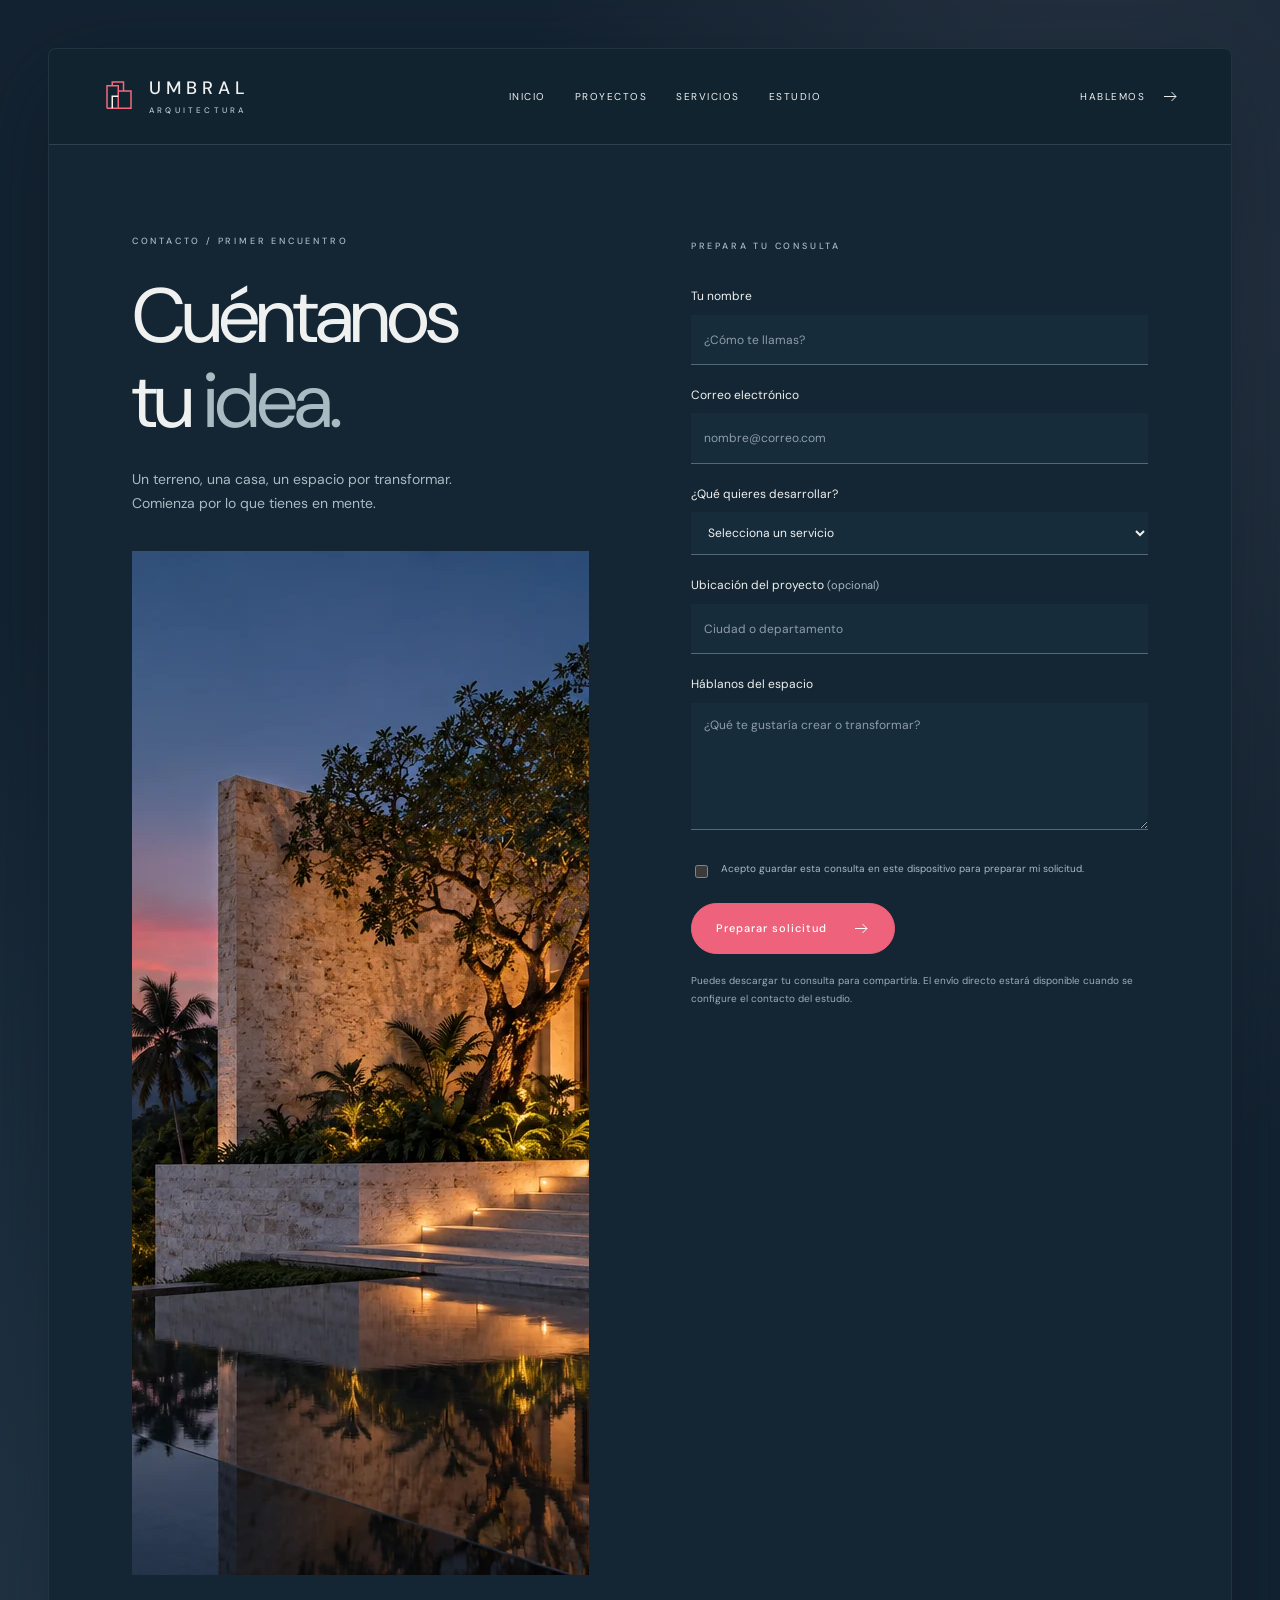
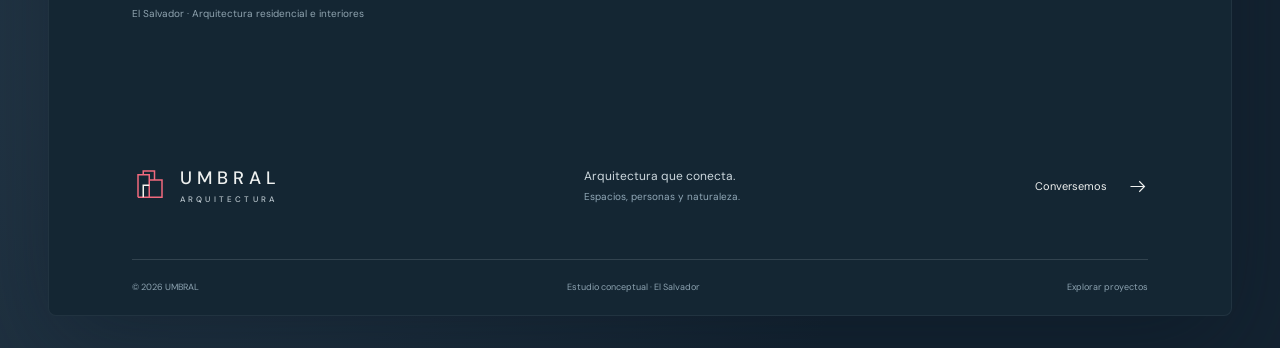
==== contacto.html @ 280de827 "Build cinematic UMBRAL architecture website" ====
<!doctype html>
<html lang="es">
<head>
<meta charset="utf-8">
<meta name="viewport" content="width=device-width,initial-scale=1">
<meta name="theme-color" content="#142633">
<meta name="description" content="Prepara una consulta para tu próximo proyecto de arquitectura.">
<title>Contacto — UMBRAL</title>
<link rel="icon" type="image/svg+xml" href="assets/logo.svg">
<link rel="preconnect" href="https://fonts.googleapis.com">
<link rel="preconnect" href="https://fonts.gstatic.com" crossorigin>
<link rel="stylesheet" href="assets/styles.css">

<script src="assets/app.js" defer></script>
</head>
<body data-page="contacto"><div id="app"></div><noscript><main style="padding:40px"><h1>UMBRAL — Arquitectura</h1><p>Activa JavaScript para explorar el sitio y sus proyectos.</p><nav><a href="index.html">Inicio</a> · <a href="proyectos.html">Proyectos</a> · <a href="servicios.html">Servicios</a> · <a href="estudio.html">Estudio</a> · <a href="contacto.html">Contacto</a></nav></main></noscript></body>
</html>
---- assets/styles.css ----
@import url('https://fonts.googleapis.com/css2?family=Barlow+Condensed:wght@400;500;600&family=DM+Sans:wght@300;400;500;600;700&display=swap');
:root{--bg:#142331;--panel:#192c3b;--paper:#f3f2ee;--ink:#eff1f0;--muted:#a9bac3;--accent:#ee637b;--line:rgba(218,231,237,.15);--font:'DM Sans',Arial,sans-serif;--display:'Barlow Condensed','Arial Narrow',sans-serif;color-scheme:dark}*{box-sizing:border-box}html{scroll-behavior:smooth;scroll-padding-top:100px}body{margin:0;background:radial-gradient(ellipse at 85% 15%,#283443 0,transparent 38%),radial-gradient(ellipse at 8% 85%,#243747 0,transparent 45%),var(--bg);font-family:var(--font);color:var(--ink);font-size:15px;line-height:1.7;-webkit-font-smoothing:antialiased}button,input,select,textarea{font:inherit}a{color:inherit;text-decoration:none}button{color:inherit;cursor:pointer}button,a,input,textarea,select{-webkit-tap-highlight-color:transparent}button{border:0;background:none}button:focus-visible,a:focus-visible,input:focus-visible,select:focus-visible,textarea:focus-visible{outline:2px solid var(--accent);outline-offset:5px}img{max-width:100%;display:block;object-fit:cover}svg{width:21px;height:21px;fill:none;stroke:currentColor;stroke-width:1.3;flex-shrink:0}h1,h2,h3,p{margin:0}h1,h2,h3{font-weight:400}h2{font-size:clamp(30px,3.6vw,52px);line-height:1.2;letter-spacing:-1.7px}h3{font-size:24px;line-height:1.4}em{font-style:normal;color:var(--muted)}[hidden]{display:none!important}.site-shell{max-width:1480px;width:calc(100% - 96px);margin:48px auto 32px;background:#142633;border:1px solid rgba(184,205,216,.08);border-radius:8px;box-shadow:0 30px 100px #07132066;position:relative;overflow:clip}.home-shell{background:#142633}.header{height:96px;display:flex;align-items:center;justify-content:space-between;padding:0 52px;gap:24px;position:relative;z-index:20;border-bottom:1px solid var(--line);background:rgba(18,35,48,.95)}.home-shell .header{position:absolute;top:0;left:0;right:0;background:linear-gradient(#17263866,transparent);border-bottom:0}.brand{display:flex;align-items:center;gap:12px;flex-shrink:0}.brand img{object-fit:contain}.brand>span{font-size:18px;letter-spacing:5px;line-height:1.2;font-weight:500}.brand small{display:block;font-size:8px;letter-spacing:3.2px;margin-top:6px;color:#b9c5cc}.desktop-nav{display:flex;gap:29px;align-items:center}.desktop-nav a,.header-contact{font-size:10px;letter-spacing:1.5px;text-transform:uppercase}.desktop-nav a{position:relative;padding:12px 0}.desktop-nav a:after{content:'';position:absolute;height:1px;background:var(--accent);bottom:5px;left:0;width:0;transition:width .25s}.desktop-nav a:hover:after,.desktop-nav a[aria-current]:after{width:100%}.header-contact{display:flex;align-items:center;gap:16px}.header-contact:hover{color:var(--accent)}.header-contact svg{width:18px}.menu-toggle{display:none;padding:12px}.menu-toggle span{display:block;width:23px;height:1px;background:white;margin:6px 0}.mobile-menu{position:absolute;left:0;right:0;top:90px;z-index:25;background:#172a39;padding:20px 30px;border-bottom:1px solid var(--line)}.mobile-menu a{display:flex;justify-content:space-between;padding:14px 0;font-size:20px;border-bottom:1px solid var(--line)}.skip{position:absolute;top:-100px;left:20px;z-index:100;background:var(--accent);color:#101d29;padding:10px 15px}.skip:focus{top:10px}.hero{min-height:780px;height:min(850px,calc(100svh - 96px));position:relative;isolation:isolate;background:#1c2d42;overflow:hidden}.hero-images,.hero-image,.hero-shade{position:absolute;inset:0;width:100%;height:100%}.hero-image{opacity:0;object-position:65% 50%;transition:opacity 1.1s ease,transform 9s linear;transform:scale(1.045);z-index:-2}.hero-image.active{opacity:1;transform:scale(1)}.hero-shade{background:linear-gradient(0deg,#112632 0%,#132838cf 11%,transparent 43%),linear-gradient(90deg,#142534d9 0%,#17253785 35%,#18273605 74%),linear-gradient(180deg,#17273960,transparent 40%);z-index:-1}.hero-copy{position:relative;padding-top:190px;margin-left:8.5%;width:43%;max-width:530px;z-index:2}.eyebrow{display:block;font-size:9px;letter-spacing:2.8px;font-weight:500;text-transform:uppercase;line-height:1.8;color:var(--muted)}.hero-eyebrow{font-size:8px;color:#e2c1cb;letter-spacing:2.7px}.hero h1{font-family:var(--display);font-weight:500;font-size:clamp(80px,9.1vw,144px);line-height:.95;letter-spacing:6px;margin:22px 0 25px}.hero h1 span{display:block;font-family:var(--font);font-size:clamp(22px,2.6vw,38px);font-weight:300;letter-spacing:-1px;line-height:1.6;margin-top:8px}.hero-copy>p{font-size:13px;line-height:1.8;max-width:340px;color:#d0d7de}.hero-credit{display:flex;align-items:center;gap:13px;margin-top:27px;margin-bottom:24px}.credit-line{width:26px;height:1px;background:var(--accent)}.hero-credit strong{font-size:11px;font-weight:500;letter-spacing:1px;display:block}.hero-credit div>span{font-size:7px;letter-spacing:2px;color:#adbcc6}.button{display:inline-flex;align-items:center;justify-content:center;gap:25px;font-size:11px;letter-spacing:1px;font-weight:500;padding:14px 24px;border:1px solid var(--line);transition:background .2s,transform .2s;line-height:1.5}.button svg{width:18px}.button:hover{transform:translateY(-2px)}.coral{background:var(--accent);color:#fff;border:1px solid var(--accent);border-radius:30px}.coral:hover{background:#fa7b91}.hero-side{position:absolute;right:30px;top:48%;transform:translateY(-50%);writing-mode:vertical-rl;display:flex;align-items:center;gap:18px;font-size:7px;letter-spacing:2.2px;color:#bbcbd3}.vertical-line{height:60px;width:1px;background:#abc4d255}.hero-bottom{position:absolute;bottom:30px;left:48px;right:48px;display:grid;grid-template-columns:1fr auto 1fr;align-items:center;gap:16px}.hero-counter{font-size:10px;letter-spacing:2px;display:flex;align-items:center;gap:14px;color:#91aab9}.hero-counter>span:first-child{color:white}.counter-line{height:1px;width:45px;background:#91aab950}.carousel-controls{display:flex;align-items:center;gap:22px}.carousel-arrow{background:#df617780;border:1px solid #f3889e66;width:28px;height:28px;display:grid;place-items:center;border-radius:50%;padding:0}.carousel-arrow:hover{background:var(--accent)}.carousel-arrow svg{width:15px}.carousel-arrow.prev svg{transform:rotate(180deg)}.thumbs{display:flex;gap:16px;align-items:center;height:142px}.thumb{position:relative;width:76px;height:76px;border-radius:50%;padding:5px;border:1px dashed #e1bdce66;transition:width .4s,height .4s,opacity .4s;opacity:.6;flex-shrink:0}.thumb img{width:100%;height:100%;border-radius:50%;object-fit:cover}.thumb span{position:absolute;bottom:8px;left:50%;transform:translateX(-50%);font-size:8px;color:white;text-shadow:0 1px 4px black}.thumb.selected{width:120px;height:120px;border-color:#f2a0b3;opacity:1}.thumb:hover{opacity:1}.pause{justify-self:end;width:30px;height:30px;border-radius:50%;color:#b4c6d0;border:1px solid var(--line);line-height:1}.section{padding:88px 7%}.intro{display:grid;grid-template-columns:1.2fr 1fr;gap:10%;border-bottom:1px solid var(--line)}.intro h2{margin-top:24px}.intro-text{padding-top:40px}.intro-text p{color:#acbdc8;font-size:14px;line-height:1.9}.intro-text p+p{margin-top:18px}.text-link{display:inline-flex;align-items:center;gap:30px;padding:10px 0;border-bottom:1px solid #70899855;font-size:11px;letter-spacing:.7px;transition:color .2s}.text-link:hover{color:var(--accent)}.intro-text .text-link{margin-top:20px}.section-head{display:flex;align-items:end;justify-content:space-between;gap:35px;margin-bottom:44px}.section-head h2{margin-top:17px}.project-grid{display:grid;grid-template-columns:1.4fr 1fr;gap:35px}.project:nth-child(2){padding-top:70px}.project:nth-child(3){grid-column:1/-1;width:65%;margin-left:auto;margin-top:20px}.project-image{display:block;width:100%;padding:0;position:relative;overflow:hidden}.project-image img{width:100%;aspect-ratio:1.45;transition:transform .6s,filter .6s;filter:brightness(.88)}.project-image:hover img{transform:scale(1.035);filter:brightness(1)}.image-arrow{position:absolute;bottom:17px;right:17px;border:1px solid #ffffff60;background:#16273880;border-radius:50%;width:38px;height:38px;display:grid;place-items:center}.project-label{display:flex;justify-content:space-between;align-items:center;padding-top:18px;gap:15px}.project-label h3{font-size:21px;margin-top:5px}.project-label h3 button{padding:0;text-align:left}.project-label .eyebrow{font-size:8px;letter-spacing:1.5px}.concept-label{font-size:9px;color:#9caeb9;border:1px solid var(--line);padding:2px 8px;white-space:nowrap}.disclosure{font-size:10px;color:#90a4b0;line-height:1.8;margin-top:30px}.service-strip{border-top:1px solid var(--line);padding-top:60px}.service-strip>.eyebrow{margin-bottom:25px}.service-strip>a{display:flex;gap:32px;padding:25px 0;border-bottom:1px solid var(--line);align-items:center}.service-strip>a>span{font-size:10px;color:var(--accent)}.service-strip h3{flex:1;font-size:clamp(22px,2.7vw,36px);letter-spacing:-.5px}.service-strip a:hover h3{color:var(--accent)}.closing{background:#1b2f3e;text-align:center;padding:85px 25px}.closing h2{margin:20px 0 30px}.footer{padding:55px 7% 20px;display:grid;grid-template-columns:1fr 1fr auto;align-items:center;gap:30px}.footer p{font-size:12px;color:#ccd7dd}.footer p span{font-size:10px;color:#91a8b7}.footer>a:last-of-type{display:flex;align-items:center;gap:20px;font-size:11px}.footer-bottom{grid-column:1/-1;display:flex;justify-content:space-between;gap:20px;border-top:1px solid var(--line);padding-top:20px;margin-top:22px;color:#8da3b1;font-size:9px}.page-heading{padding-bottom:50px}.page-heading h1{font-size:clamp(48px,6vw,85px);letter-spacing:-3px;line-height:1.1;margin:25px 0}.page-heading p{color:var(--muted);max-width:500px}.portfolio{padding-top:15px}.filters{display:flex;flex-wrap:wrap;gap:15px;margin-bottom:50px}.filters button{padding:8px 18px;border:1px solid var(--line);border-radius:30px;font-size:11px;color:var(--muted)}.filters button[aria-pressed=true]{color:white;background:var(--accent);border-color:var(--accent)}.portfolio-grid .project:nth-child(2){padding-top:0}.portfolio-grid .project:nth-child(3){width:100%;grid-column:auto;margin:0}.portfolio-grid{grid-template-columns:1fr 1fr}.service-detail{display:grid;grid-template-columns:1fr 1fr;gap:8%;align-items:center;border-top:1px solid var(--line);scroll-margin-top:20px}.service-photo img{aspect-ratio:1;object-position:center}.service-detail h2{margin:20px 0;font-size:clamp(30px,3vw,44px)}.service-detail p,.identity p{color:var(--muted);font-size:14px}.service-detail:nth-child(odd) .service-photo{order:2}.detail-list{list-style:none;padding:0;margin:25px 0;color:var(--muted);font-size:12px}.detail-list li{padding:10px 0;border-bottom:1px solid var(--line)}.detail-list li:before{content:'↗';color:var(--accent);margin-right:14px}.process h2{margin-top:20px}.process ol{display:grid;grid-template-columns:repeat(4,1fr);gap:30px;list-style:none;padding:0;margin:45px 0 0}.process li{border-top:1px solid var(--line);padding-top:20px}.process li>span{color:var(--accent);font-size:10px}.process h3{font-size:22px;margin:15px 0 10px}.process p{color:var(--muted);font-size:12px}.studio-cover{height:550px;position:relative;isolation:isolate}.studio-cover>img{position:absolute;width:100%;height:100%;z-index:-2}.studio-cover:after{content:'';position:absolute;inset:0;background:linear-gradient(90deg,#122735ca,#12273530),linear-gradient(0deg,#122735,transparent 60%);z-index:-1}.studio-cover>div{position:absolute;left:7%;right:7%;bottom:70px}.studio-cover h1{font-size:clamp(40px,4.6vw,66px);line-height:1.15;letter-spacing:-2px;margin-top:18px}.studio-cover em{color:#d1d9dd}.values>div{display:grid;grid-template-columns:50px 1fr 1fr;gap:30px;padding:30px 0;border-bottom:1px solid var(--line);align-items:center}.values>.eyebrow{margin-bottom:15px}.values>div>span{color:var(--accent);font-size:10px}.values p{color:var(--muted);font-size:13px}.identity{display:grid;grid-template-columns:180px 1fr;gap:60px;align-items:center;background:#1b2f3e}.identity>img{width:140px;object-fit:contain}.identity h2{margin:18px 0}.identity p{max-width:680px}.contact-layout{display:grid;grid-template-columns:1fr 1fr;gap:10%}.contact-intro h1{font-size:clamp(50px,6vw,85px);line-height:1.1;letter-spacing:-3px;margin:25px 0}.contact-intro>p:not(.disclosure){color:var(--muted);font-size:14px;max-width:320px}.contact-intro>img{margin-top:35px;aspect-ratio:1.2;width:100%}form{padding-top:5px}form>.eyebrow{margin-bottom:32px}form>label{display:block;margin:20px 0 8px;font-size:12px}form label>span{color:var(--muted);font-size:11px}input:not([type=checkbox]),select,textarea{width:100%;border:0;border-bottom:1px solid #526978;background:#172c3b;color:var(--ink);padding:12px 13px;border-radius:0}input::placeholder,textarea::placeholder{color:#8d9da8;font-size:12px}textarea{resize:vertical;min-height:110px;max-height:400px}select{font-size:12px}.consent{display:flex!important;gap:10px;align-items:start;margin:22px 0!important}.consent input{margin-top:5px;accent-color:var(--accent)}.consent span{font-size:10px}.form-note{font-size:10px;color:#99aeba;line-height:1.8;margin-top:18px}.form-result{margin-top:24px;padding:20px;background:#243947;border:1px solid var(--line)}.form-result p{font-size:12px;color:var(--muted)}.clear-draft{display:block;padding:15px 0 0;font-size:10px;color:var(--muted);text-decoration:underline}.project-dialog{border:1px solid var(--line);padding:0;background:#182c3a;color:var(--ink);width:min(800px,90vw);max-height:90svh;overflow:auto;border-radius:7px}.project-dialog::backdrop{background:#071420cf;backdrop-filter:blur(8px)}.dialog-image{width:100%;max-height:380px;object-fit:cover}.dialog-body{padding:35px}.dialog-body h2{margin:12px 0 18px}.dialog-body p{color:var(--muted);font-size:14px}.dialog-close{position:absolute;right:15px;top:15px;z-index:2;background:#132633cc;border:1px solid #ffffff55;border-radius:50%;width:36px;height:36px;font-size:25px;line-height:1}.dialog-open{overflow:hidden}.sr-only{position:absolute;width:1px;height:1px;padding:0;margin:-1px;overflow:hidden;clip:rect(0,0,0,0);white-space:nowrap;border:0}
@media(min-width:1600px){.hero-copy{padding-top:220px}}@media(max-width:1100px){.site-shell{width:calc(100% - 48px);margin-top:24px}.header{padding:0 30px}.desktop-nav{gap:20px}.hero{min-height:760px}.hero-copy{width:53%;padding-top:185px}.hero-bottom{left:30px;right:30px}.carousel-controls{gap:16px}.section{padding:65px 6%}.hero h1{font-size:100px}.project-grid{gap:25px}.identity{gap:30px}}@media(max-width:800px){.site-shell{width:calc(100% - 28px);margin:14px auto;border-radius:6px}.header{height:88px;padding:0 24px;gap:15px}.desktop-nav{display:none}.header-contact{margin-left:auto;font-size:9px;gap:10px}.menu-toggle{display:block;padding:4px}.mobile-menu{top:88px}.brand>span{font-size:16px;letter-spacing:4px}.brand img{width:30px;height:30px}.brand small{font-size:7px}.hero{min-height:760px;height:calc(100svh - 28px);max-height:950px}.hero-copy{margin-left:7%;width:70%;padding-top:180px}.hero h1{font-size:100px;margin-top:18px}.hero h1 span{font-size:30px}.hero-image{object-position:64% center}.hero-shade{background:linear-gradient(0deg,#112632 0%,#132838ce 15%,transparent 50%),linear-gradient(90deg,#142534ce,#17253745 70%),linear-gradient(180deg,#17273975,transparent 40%)}.hero-side{right:20px}.hero-bottom{left:24px;right:24px;bottom:23px;grid-template-columns:1fr auto}.carousel-controls{grid-column:1/-1;grid-row:1;justify-content:center}.hero-counter{grid-row:2;font-size:8px;margin-top:14px}.pause{grid-row:2}.thumbs{height:130px}.thumb{width:70px;height:70px}.thumb.selected{width:108px;height:108px}.intro{gap:30px;grid-template-columns:1fr}.intro-text{padding-top:0;max-width:530px}.section-head{align-items:start;flex-direction:column;gap:20px}.section{padding:55px 7%}.project-grid{gap:25px}.project:nth-child(2){padding-top:50px}.project:nth-child(3){width:85%}.service-detail{gap:30px;grid-template-columns:1fr}.service-photo img{aspect-ratio:1.5}.service-detail:nth-child(odd) .service-photo{order:0}.process ol{grid-template-columns:1fr 1fr}.values>div{grid-template-columns:30px 1fr;gap:10px 20px}.values p{grid-column:2}.identity{grid-template-columns:1fr;gap:25px}.identity img{width:90px;height:90px}.contact-layout{grid-template-columns:1fr;gap:45px}.contact-intro>img{aspect-ratio:1.8}.footer{grid-template-columns:1fr 1fr;padding:40px 7% 20px;gap:25px}.footer>a:last-of-type{grid-column:1/-1}.footer-bottom{flex-wrap:wrap;gap:10px 20px}.page-heading h1{letter-spacing:-2px}.closing{padding:60px 25px}}@media(max-width:480px){.header{padding:0 18px}.header-contact{font-size:8px}.header-contact svg{display:none}.hero{min-height:740px}.hero-copy{padding-top:160px;width:83%;margin-left:8%}.hero h1{font-size:87px;letter-spacing:4px}.hero h1 span{font-size:27px}.hero-eyebrow{font-size:7px;letter-spacing:1.8px}.hero-copy>p{font-size:12px;max-width:275px}.hero-credit{margin-top:23px;margin-bottom:22px}.hero-side{display:none}.hero-bottom{left:20px;right:20px}.carousel-controls{gap:12px}.thumbs{gap:12px;height:116px}.thumb{width:61px;height:61px;padding:4px}.thumb.selected{width:96px;height:96px}.carousel-arrow{width:25px;height:25px}.project-grid{grid-template-columns:1fr}.project:nth-child(2){padding-top:0}.project:nth-child(3){width:100%;grid-column:auto;margin:0}.portfolio-grid{grid-template-columns:1fr}.service-strip>a{gap:18px}.service-strip h3{font-size:21px}.section{padding:45px 7%}.process ol{gap:20px}.process h3{font-size:19px}.footer{grid-template-columns:1fr}.footer>a:last-of-type{grid-column:auto}.footer-bottom{grid-column:auto;flex-direction:column;align-items:start}.studio-cover{height:460px}.studio-cover h1{font-size:37px}.dialog-body{padding:25px}.button{font-size:10px;padding:13px 20px}.page-heading h1{font-size:45px}.filters{gap:8px;margin-bottom:30px}.filters button{font-size:10px;padding:7px 12px}}
@media(prefers-reduced-motion:reduce){html{scroll-behavior:auto}*,*:before,*:after{transition:none!important;animation:none!important}.hero-image{transform:none}.project-image:hover img,.button:hover{transform:none}}
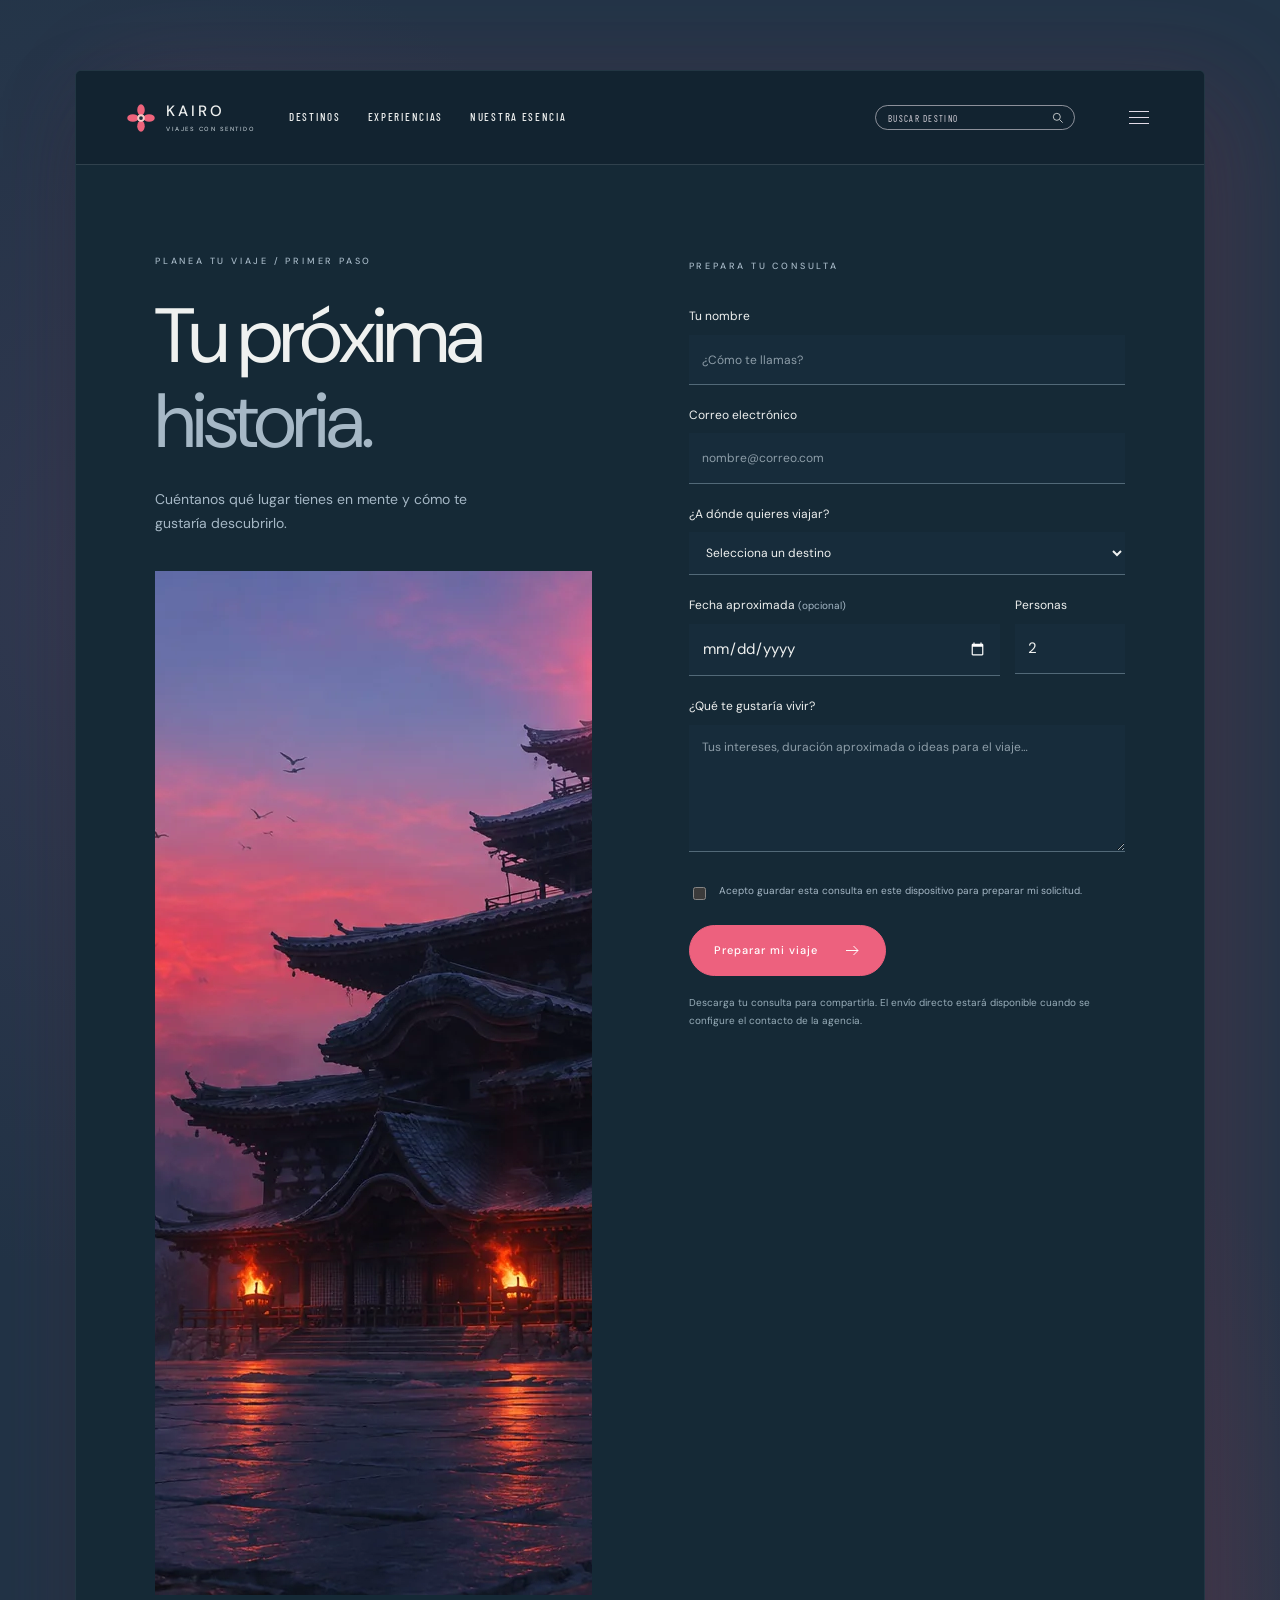
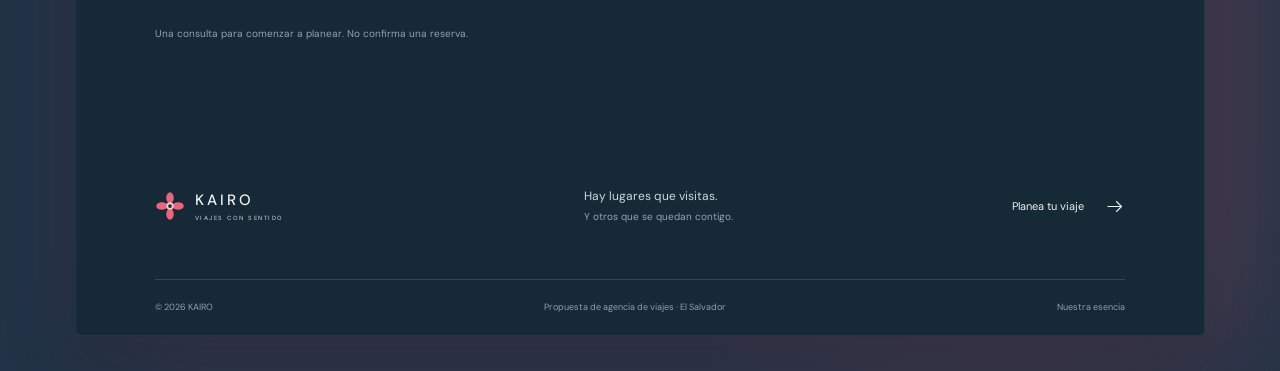
==== commit 168a6bb3: "Convert to KAIRO travel agency with Japan reference composition" ====
--- a/contacto.html
+++ b/contacto.html
@@ -1,17 +1,10 @@
 <!doctype html>
-<html lang="es">
-<head>
-<meta charset="utf-8">
-<meta name="viewport" content="width=device-width,initial-scale=1">
-<meta name="theme-color" content="#142633">
-<meta name="description" content="Prepara una consulta para tu próximo proyecto de arquitectura.">
-<title>Contacto — UMBRAL</title>
-<link rel="icon" type="image/svg+xml" href="assets/logo.svg">
-<link rel="preconnect" href="https://fonts.googleapis.com">
-<link rel="preconnect" href="https://fonts.gstatic.com" crossorigin>
+<html lang="es"><head>
+<meta charset="utf-8"><meta name="viewport" content="width=device-width,initial-scale=1">
+<meta name="theme-color" content="#223447"><meta name="description" content="Prepara una consulta personal para descubrir tu próximo destino.">
+<title>Planea tu viaje — KAIRO</title><link rel="icon" type="image/svg+xml" href="assets/logo.svg">
+<link rel="preconnect" href="https://fonts.googleapis.com"><link rel="preconnect" href="https://fonts.gstatic.com" crossorigin>
 <link rel="stylesheet" href="assets/styles.css">
 
-<script src="assets/app.js" defer></script>
-</head>
-<body data-page="contacto"><div id="app"></div><noscript><main style="padding:40px"><h1>UMBRAL — Arquitectura</h1><p>Activa JavaScript para explorar el sitio y sus proyectos.</p><nav><a href="index.html">Inicio</a> · <a href="proyectos.html">Proyectos</a> · <a href="servicios.html">Servicios</a> · <a href="estudio.html">Estudio</a> · <a href="contacto.html">Contacto</a></nav></main></noscript></body>
-</html>
+<script src="assets/app.js" defer></script></head>
+<body data-page="contacto"><div id="app"></div><noscript><main style="padding:40px"><h1>KAIRO — Viajes con sentido</h1><p>Activa JavaScript para explorar destinos y preparar tu consulta.</p><nav><a href="index.html">Inicio</a> · <a href="destinos.html">Destinos</a> · <a href="experiencias.html">Experiencias</a> · <a href="nosotros.html">Nuestra esencia</a> · <a href="contacto.html">Contacto</a></nav></main></noscript></body></html>
--- a/assets/styles.css
+++ b/assets/styles.css
@@ -2,3 +2,10 @@
 :root{--bg:#142331;--panel:#192c3b;--paper:#f3f2ee;--ink:#eff1f0;--muted:#a9bac3;--accent:#ee637b;--line:rgba(218,231,237,.15);--font:'DM Sans',Arial,sans-serif;--display:'Barlow Condensed','Arial Narrow',sans-serif;color-scheme:dark}*{box-sizing:border-box}html{scroll-behavior:smooth;scroll-padding-top:100px}body{margin:0;background:radial-gradient(ellipse at 85% 15%,#283443 0,transparent 38%),radial-gradient(ellipse at 8% 85%,#243747 0,transparent 45%),var(--bg);font-family:var(--font);color:var(--ink);font-size:15px;line-height:1.7;-webkit-font-smoothing:antialiased}button,input,select,textarea{font:inherit}a{color:inherit;text-decoration:none}button{color:inherit;cursor:pointer}button,a,input,textarea,select{-webkit-tap-highlight-color:transparent}button{border:0;background:none}button:focus-visible,a:focus-visible,input:focus-visible,select:focus-visible,textarea:focus-visible{outline:2px solid var(--accent);outline-offset:5px}img{max-width:100%;display:block;object-fit:cover}svg{width:21px;height:21px;fill:none;stroke:currentColor;stroke-width:1.3;flex-shrink:0}h1,h2,h3,p{margin:0}h1,h2,h3{font-weight:400}h2{font-size:clamp(30px,3.6vw,52px);line-height:1.2;letter-spacing:-1.7px}h3{font-size:24px;line-height:1.4}em{font-style:normal;color:var(--muted)}[hidden]{display:none!important}.site-shell{max-width:1480px;width:calc(100% - 96px);margin:48px auto 32px;background:#142633;border:1px solid rgba(184,205,216,.08);border-radius:8px;box-shadow:0 30px 100px #07132066;position:relative;overflow:clip}.home-shell{background:#142633}.header{height:96px;display:flex;align-items:center;justify-content:space-between;padding:0 52px;gap:24px;position:relative;z-index:20;border-bottom:1px solid var(--line);background:rgba(18,35,48,.95)}.home-shell .header{position:absolute;top:0;left:0;right:0;background:linear-gradient(#17263866,transparent);border-bottom:0}.brand{display:flex;align-items:center;gap:12px;flex-shrink:0}.brand img{object-fit:contain}.brand>span{font-size:18px;letter-spacing:5px;line-height:1.2;font-weight:500}.brand small{display:block;font-size:8px;letter-spacing:3.2px;margin-top:6px;color:#b9c5cc}.desktop-nav{display:flex;gap:29px;align-items:center}.desktop-nav a,.header-contact{font-size:10px;letter-spacing:1.5px;text-transform:uppercase}.desktop-nav a{position:relative;padding:12px 0}.desktop-nav a:after{content:'';position:absolute;height:1px;background:var(--accent);bottom:5px;left:0;width:0;transition:width .25s}.desktop-nav a:hover:after,.desktop-nav a[aria-current]:after{width:100%}.header-contact{display:flex;align-items:center;gap:16px}.header-contact:hover{color:var(--accent)}.header-contact svg{width:18px}.menu-toggle{display:none;padding:12px}.menu-toggle span{display:block;width:23px;height:1px;background:white;margin:6px 0}.mobile-menu{position:absolute;left:0;right:0;top:90px;z-index:25;background:#172a39;padding:20px 30px;border-bottom:1px solid var(--line)}.mobile-menu a{display:flex;justify-content:space-between;padding:14px 0;font-size:20px;border-bottom:1px solid var(--line)}.skip{position:absolute;top:-100px;left:20px;z-index:100;background:var(--accent);color:#101d29;padding:10px 15px}.skip:focus{top:10px}.hero{min-height:780px;height:min(850px,calc(100svh - 96px));position:relative;isolation:isolate;background:#1c2d42;overflow:hidden}.hero-images,.hero-image,.hero-shade{position:absolute;inset:0;width:100%;height:100%}.hero-image{opacity:0;object-position:65% 50%;transition:opacity 1.1s ease,transform 9s linear;transform:scale(1.045);z-index:-2}.hero-image.active{opacity:1;transform:scale(1)}.hero-shade{background:linear-gradient(0deg,#112632 0%,#132838cf 11%,transparent 43%),linear-gradient(90deg,#142534d9 0%,#17253785 35%,#18273605 74%),linear-gradient(180deg,#17273960,transparent 40%);z-index:-1}.hero-copy{position:relative;padding-top:190px;margin-left:8.5%;width:43%;max-width:530px;z-index:2}.eyebrow{display:block;font-size:9px;letter-spacing:2.8px;font-weight:500;text-transform:uppercase;line-height:1.8;color:var(--muted)}.hero-eyebrow{font-size:8px;color:#e2c1cb;letter-spacing:2.7px}.hero h1{font-family:var(--display);font-weight:500;font-size:clamp(80px,9.1vw,144px);line-height:.95;letter-spacing:6px;margin:22px 0 25px}.hero h1 span{display:block;font-family:var(--font);font-size:clamp(22px,2.6vw,38px);font-weight:300;letter-spacing:-1px;line-height:1.6;margin-top:8px}.hero-copy>p{font-size:13px;line-height:1.8;max-width:340px;color:#d0d7de}.hero-credit{display:flex;align-items:center;gap:13px;margin-top:27px;margin-bottom:24px}.credit-line{width:26px;height:1px;background:var(--accent)}.hero-credit strong{font-size:11px;font-weight:500;letter-spacing:1px;display:block}.hero-credit div>span{font-size:7px;letter-spacing:2px;color:#adbcc6}.button{display:inline-flex;align-items:center;justify-content:center;gap:25px;font-size:11px;letter-spacing:1px;font-weight:500;padding:14px 24px;border:1px solid var(--line);transition:background .2s,transform .2s;line-height:1.5}.button svg{width:18px}.button:hover{transform:translateY(-2px)}.coral{background:var(--accent);color:#fff;border:1px solid var(--accent);border-radius:30px}.coral:hover{background:#fa7b91}.hero-side{position:absolute;right:30px;top:48%;transform:translateY(-50%);writing-mode:vertical-rl;display:flex;align-items:center;gap:18px;font-size:7px;letter-spacing:2.2px;color:#bbcbd3}.vertical-line{height:60px;width:1px;background:#abc4d255}.hero-bottom{position:absolute;bottom:30px;left:48px;right:48px;display:grid;grid-template-columns:1fr auto 1fr;align-items:center;gap:16px}.hero-counter{font-size:10px;letter-spacing:2px;display:flex;align-items:center;gap:14px;color:#91aab9}.hero-counter>span:first-child{color:white}.counter-line{height:1px;width:45px;background:#91aab950}.carousel-controls{display:flex;align-items:center;gap:22px}.carousel-arrow{background:#df617780;border:1px solid #f3889e66;width:28px;height:28px;display:grid;place-items:center;border-radius:50%;padding:0}.carousel-arrow:hover{background:var(--accent)}.carousel-arrow svg{width:15px}.carousel-arrow.prev svg{transform:rotate(180deg)}.thumbs{display:flex;gap:16px;align-items:center;height:142px}.thumb{position:relative;width:76px;height:76px;border-radius:50%;padding:5px;border:1px dashed #e1bdce66;transition:width .4s,height .4s,opacity .4s;opacity:.6;flex-shrink:0}.thumb img{width:100%;height:100%;border-radius:50%;object-fit:cover}.thumb span{position:absolute;bottom:8px;left:50%;transform:translateX(-50%);font-size:8px;color:white;text-shadow:0 1px 4px black}.thumb.selected{width:120px;height:120px;border-color:#f2a0b3;opacity:1}.thumb:hover{opacity:1}.pause{justify-self:end;width:30px;height:30px;border-radius:50%;color:#b4c6d0;border:1px solid var(--line);line-height:1}.section{padding:88px 7%}.intro{display:grid;grid-template-columns:1.2fr 1fr;gap:10%;border-bottom:1px solid var(--line)}.intro h2{margin-top:24px}.intro-text{padding-top:40px}.intro-text p{color:#acbdc8;font-size:14px;line-height:1.9}.intro-text p+p{margin-top:18px}.text-link{display:inline-flex;align-items:center;gap:30px;padding:10px 0;border-bottom:1px solid #70899855;font-size:11px;letter-spacing:.7px;transition:color .2s}.text-link:hover{color:var(--accent)}.intro-text .text-link{margin-top:20px}.section-head{display:flex;align-items:end;justify-content:space-between;gap:35px;margin-bottom:44px}.section-head h2{margin-top:17px}.project-grid{display:grid;grid-template-columns:1.4fr 1fr;gap:35px}.project:nth-child(2){padding-top:70px}.project:nth-child(3){grid-column:1/-1;width:65%;margin-left:auto;margin-top:20px}.project-image{display:block;width:100%;padding:0;position:relative;overflow:hidden}.project-image img{width:100%;aspect-ratio:1.45;transition:transform .6s,filter .6s;filter:brightness(.88)}.project-image:hover img{transform:scale(1.035);filter:brightness(1)}.image-arrow{position:absolute;bottom:17px;right:17px;border:1px solid #ffffff60;background:#16273880;border-radius:50%;width:38px;height:38px;display:grid;place-items:center}.project-label{display:flex;justify-content:space-between;align-items:center;padding-top:18px;gap:15px}.project-label h3{font-size:21px;margin-top:5px}.project-label h3 button{padding:0;text-align:left}.project-label .eyebrow{font-size:8px;letter-spacing:1.5px}.concept-label{font-size:9px;color:#9caeb9;border:1px solid var(--line);padding:2px 8px;white-space:nowrap}.disclosure{font-size:10px;color:#90a4b0;line-height:1.8;margin-top:30px}.service-strip{border-top:1px solid var(--line);padding-top:60px}.service-strip>.eyebrow{margin-bottom:25px}.service-strip>a{display:flex;gap:32px;padding:25px 0;border-bottom:1px solid var(--line);align-items:center}.service-strip>a>span{font-size:10px;color:var(--accent)}.service-strip h3{flex:1;font-size:clamp(22px,2.7vw,36px);letter-spacing:-.5px}.service-strip a:hover h3{color:var(--accent)}.closing{background:#1b2f3e;text-align:center;padding:85px 25px}.closing h2{margin:20px 0 30px}.footer{padding:55px 7% 20px;display:grid;grid-template-columns:1fr 1fr auto;align-items:center;gap:30px}.footer p{font-size:12px;color:#ccd7dd}.footer p span{font-size:10px;color:#91a8b7}.footer>a:last-of-type{display:flex;align-items:center;gap:20px;font-size:11px}.footer-bottom{grid-column:1/-1;display:flex;justify-content:space-between;gap:20px;border-top:1px solid var(--line);padding-top:20px;margin-top:22px;color:#8da3b1;font-size:9px}.page-heading{padding-bottom:50px}.page-heading h1{font-size:clamp(48px,6vw,85px);letter-spacing:-3px;line-height:1.1;margin:25px 0}.page-heading p{color:var(--muted);max-width:500px}.portfolio{padding-top:15px}.filters{display:flex;flex-wrap:wrap;gap:15px;margin-bottom:50px}.filters button{padding:8px 18px;border:1px solid var(--line);border-radius:30px;font-size:11px;color:var(--muted)}.filters button[aria-pressed=true]{color:white;background:var(--accent);border-color:var(--accent)}.portfolio-grid .project:nth-child(2){padding-top:0}.portfolio-grid .project:nth-child(3){width:100%;grid-column:auto;margin:0}.portfolio-grid{grid-template-columns:1fr 1fr}.service-detail{display:grid;grid-template-columns:1fr 1fr;gap:8%;align-items:center;border-top:1px solid var(--line);scroll-margin-top:20px}.service-photo img{aspect-ratio:1;object-position:center}.service-detail h2{margin:20px 0;font-size:clamp(30px,3vw,44px)}.service-detail p,.identity p{color:var(--muted);font-size:14px}.service-detail:nth-child(odd) .service-photo{order:2}.detail-list{list-style:none;padding:0;margin:25px 0;color:var(--muted);font-size:12px}.detail-list li{padding:10px 0;border-bottom:1px solid var(--line)}.detail-list li:before{content:'↗';color:var(--accent);margin-right:14px}.process h2{margin-top:20px}.process ol{display:grid;grid-template-columns:repeat(4,1fr);gap:30px;list-style:none;padding:0;margin:45px 0 0}.process li{border-top:1px solid var(--line);padding-top:20px}.process li>span{color:var(--accent);font-size:10px}.process h3{font-size:22px;margin:15px 0 10px}.process p{color:var(--muted);font-size:12px}.studio-cover{height:550px;position:relative;isolation:isolate}.studio-cover>img{position:absolute;width:100%;height:100%;z-index:-2}.studio-cover:after{content:'';position:absolute;inset:0;background:linear-gradient(90deg,#122735ca,#12273530),linear-gradient(0deg,#122735,transparent 60%);z-index:-1}.studio-cover>div{position:absolute;left:7%;right:7%;bottom:70px}.studio-cover h1{font-size:clamp(40px,4.6vw,66px);line-height:1.15;letter-spacing:-2px;margin-top:18px}.studio-cover em{color:#d1d9dd}.values>div{display:grid;grid-template-columns:50px 1fr 1fr;gap:30px;padding:30px 0;border-bottom:1px solid var(--line);align-items:center}.values>.eyebrow{margin-bottom:15px}.values>div>span{color:var(--accent);font-size:10px}.values p{color:var(--muted);font-size:13px}.identity{display:grid;grid-template-columns:180px 1fr;gap:60px;align-items:center;background:#1b2f3e}.identity>img{width:140px;object-fit:contain}.identity h2{margin:18px 0}.identity p{max-width:680px}.contact-layout{display:grid;grid-template-columns:1fr 1fr;gap:10%}.contact-intro h1{font-size:clamp(50px,6vw,85px);line-height:1.1;letter-spacing:-3px;margin:25px 0}.contact-intro>p:not(.disclosure){color:var(--muted);font-size:14px;max-width:320px}.contact-intro>img{margin-top:35px;aspect-ratio:1.2;width:100%}form{padding-top:5px}form>.eyebrow{margin-bottom:32px}form>label{display:block;margin:20px 0 8px;font-size:12px}form label>span{color:var(--muted);font-size:11px}input:not([type=checkbox]),select,textarea{width:100%;border:0;border-bottom:1px solid #526978;background:#172c3b;color:var(--ink);padding:12px 13px;border-radius:0}input::placeholder,textarea::placeholder{color:#8d9da8;font-size:12px}textarea{resize:vertical;min-height:110px;max-height:400px}select{font-size:12px}.consent{display:flex!important;gap:10px;align-items:start;margin:22px 0!important}.consent input{margin-top:5px;accent-color:var(--accent)}.consent span{font-size:10px}.form-note{font-size:10px;color:#99aeba;line-height:1.8;margin-top:18px}.form-result{margin-top:24px;padding:20px;background:#243947;border:1px solid var(--line)}.form-result p{font-size:12px;color:var(--muted)}.clear-draft{display:block;padding:15px 0 0;font-size:10px;color:var(--muted);text-decoration:underline}.project-dialog{border:1px solid var(--line);padding:0;background:#182c3a;color:var(--ink);width:min(800px,90vw);max-height:90svh;overflow:auto;border-radius:7px}.project-dialog::backdrop{background:#071420cf;backdrop-filter:blur(8px)}.dialog-image{width:100%;max-height:380px;object-fit:cover}.dialog-body{padding:35px}.dialog-body h2{margin:12px 0 18px}.dialog-body p{color:var(--muted);font-size:14px}.dialog-close{position:absolute;right:15px;top:15px;z-index:2;background:#132633cc;border:1px solid #ffffff55;border-radius:50%;width:36px;height:36px;font-size:25px;line-height:1}.dialog-open{overflow:hidden}.sr-only{position:absolute;width:1px;height:1px;padding:0;margin:-1px;overflow:hidden;clip:rect(0,0,0,0);white-space:nowrap;border:0}
 @media(min-width:1600px){.hero-copy{padding-top:220px}}@media(max-width:1100px){.site-shell{width:calc(100% - 48px);margin-top:24px}.header{padding:0 30px}.desktop-nav{gap:20px}.hero{min-height:760px}.hero-copy{width:53%;padding-top:185px}.hero-bottom{left:30px;right:30px}.carousel-controls{gap:16px}.section{padding:65px 6%}.hero h1{font-size:100px}.project-grid{gap:25px}.identity{gap:30px}}@media(max-width:800px){.site-shell{width:calc(100% - 28px);margin:14px auto;border-radius:6px}.header{height:88px;padding:0 24px;gap:15px}.desktop-nav{display:none}.header-contact{margin-left:auto;font-size:9px;gap:10px}.menu-toggle{display:block;padding:4px}.mobile-menu{top:88px}.brand>span{font-size:16px;letter-spacing:4px}.brand img{width:30px;height:30px}.brand small{font-size:7px}.hero{min-height:760px;height:calc(100svh - 28px);max-height:950px}.hero-copy{margin-left:7%;width:70%;padding-top:180px}.hero h1{font-size:100px;margin-top:18px}.hero h1 span{font-size:30px}.hero-image{object-position:64% center}.hero-shade{background:linear-gradient(0deg,#112632 0%,#132838ce 15%,transparent 50%),linear-gradient(90deg,#142534ce,#17253745 70%),linear-gradient(180deg,#17273975,transparent 40%)}.hero-side{right:20px}.hero-bottom{left:24px;right:24px;bottom:23px;grid-template-columns:1fr auto}.carousel-controls{grid-column:1/-1;grid-row:1;justify-content:center}.hero-counter{grid-row:2;font-size:8px;margin-top:14px}.pause{grid-row:2}.thumbs{height:130px}.thumb{width:70px;height:70px}.thumb.selected{width:108px;height:108px}.intro{gap:30px;grid-template-columns:1fr}.intro-text{padding-top:0;max-width:530px}.section-head{align-items:start;flex-direction:column;gap:20px}.section{padding:55px 7%}.project-grid{gap:25px}.project:nth-child(2){padding-top:50px}.project:nth-child(3){width:85%}.service-detail{gap:30px;grid-template-columns:1fr}.service-photo img{aspect-ratio:1.5}.service-detail:nth-child(odd) .service-photo{order:0}.process ol{grid-template-columns:1fr 1fr}.values>div{grid-template-columns:30px 1fr;gap:10px 20px}.values p{grid-column:2}.identity{grid-template-columns:1fr;gap:25px}.identity img{width:90px;height:90px}.contact-layout{grid-template-columns:1fr;gap:45px}.contact-intro>img{aspect-ratio:1.8}.footer{grid-template-columns:1fr 1fr;padding:40px 7% 20px;gap:25px}.footer>a:last-of-type{grid-column:1/-1}.footer-bottom{flex-wrap:wrap;gap:10px 20px}.page-heading h1{letter-spacing:-2px}.closing{padding:60px 25px}}@media(max-width:480px){.header{padding:0 18px}.header-contact{font-size:8px}.header-contact svg{display:none}.hero{min-height:740px}.hero-copy{padding-top:160px;width:83%;margin-left:8%}.hero h1{font-size:87px;letter-spacing:4px}.hero h1 span{font-size:27px}.hero-eyebrow{font-size:7px;letter-spacing:1.8px}.hero-copy>p{font-size:12px;max-width:275px}.hero-credit{margin-top:23px;margin-bottom:22px}.hero-side{display:none}.hero-bottom{left:20px;right:20px}.carousel-controls{gap:12px}.thumbs{gap:12px;height:116px}.thumb{width:61px;height:61px;padding:4px}.thumb.selected{width:96px;height:96px}.carousel-arrow{width:25px;height:25px}.project-grid{grid-template-columns:1fr}.project:nth-child(2){padding-top:0}.project:nth-child(3){width:100%;grid-column:auto;margin:0}.portfolio-grid{grid-template-columns:1fr}.service-strip>a{gap:18px}.service-strip h3{font-size:21px}.section{padding:45px 7%}.process ol{gap:20px}.process h3{font-size:19px}.footer{grid-template-columns:1fr}.footer>a:last-of-type{grid-column:auto}.footer-bottom{grid-column:auto;flex-direction:column;align-items:start}.studio-cover{height:460px}.studio-cover h1{font-size:37px}.dialog-body{padding:25px}.button{font-size:10px;padding:13px 20px}.page-heading h1{font-size:45px}.filters{gap:8px;margin-bottom:30px}.filters button{font-size:10px;padding:7px 12px}}
 @media(prefers-reduced-motion:reduce){html{scroll-behavior:auto}*,*:before,*:after{transition:none!important;animation:none!important}.hero-image{transform:none}.project-image:hover img,.button:hover{transform:none}}
+/* Composición de viajes */
+:root{--bg:#223447;--panel:#1a2e3d;--accent:#ed617e;--muted:#a6b8c6}body{background:radial-gradient(ellipse at 80% 85%,#71425455,transparent 25%),radial-gradient(ellipse at 8% 30%,#52466755,transparent 35%),#223447}.site-shell{width:calc(100% - 150px);max-width:1400px;margin:70px auto 35px;border-radius:6px;box-shadow:0 35px 80px #0b172855,30px 20px 110px #ea5d7930;background:#152936}.header{padding:0 50px;height:94px;gap:24px}.brand{gap:10px}.brand>span{font-size:15px;letter-spacing:3px}.brand small{font-size:6px;letter-spacing:1.5px}.brand img{width:30px;height:30px}.desktop-nav{gap:27px;margin-left:10px}.desktop-nav a{font-family:var(--display);font-size:11px;font-weight:500;letter-spacing:1.7px;white-space:nowrap}.header-search{padding:0;display:flex;align-items:center;position:relative;width:200px;margin-left:auto;border:1px solid #f0e9f18c;border-radius:30px;height:25px}.header-search input[type=search]{background:transparent;border:0;min-width:0;color:#f1edf3;border-radius:30px;width:100%;padding:4px 12px;font-family:var(--display);font-size:10px;letter-spacing:1.4px;line-height:1}.header-search input::placeholder{font-size:9px;color:#e1dce4;letter-spacing:1.3px}.header-search button{padding:3px 9px 3px 3px;display:grid;place-items:center}.header-search svg{width:14px;height:14px}.menu-toggle{display:block;margin-left:25px;padding:5px}.menu-toggle span{width:20px;margin:5px 0;background:#e2dbe7}.mobile-menu{left:auto;width:320px;right:25px;top:80px;border:1px solid var(--line);background:#172b3bf2;backdrop-filter:blur(15px);border-radius:5px;box-shadow:0 20px 40px #06101f55}.mobile-menu a{font-size:16px}.hero{height:min(790px,calc(100svh - 140px));min-height:650px;background:#1d2e42}.hero-image{object-position:center}.hero-shade{background:linear-gradient(0deg,#122735 0%,#132a38b0 15%,transparent 45%),linear-gradient(90deg,#20324865 0%,#17253718 55%,transparent 85%),linear-gradient(180deg,#21334520,transparent 35%)}.hero-copy{padding-top:180px;margin-left:11.5%;width:34%;max-width:360px}.hero-native{display:block;font-size:18px;letter-spacing:2px;line-height:1.2;color:#eee4ec}.hero h1{font-size:clamp(70px,7.8vw,120px);font-weight:500;letter-spacing:3px;line-height:1;margin:4px 0 13px;text-shadow:0 2px 20px #1c2a4530}.title-rule{width:70px;height:2px;display:block;background:var(--accent);margin:18px 0 19px}.hero-copy>p{font-size:12px;line-height:1.6;color:#efe7ed;max-width:295px;text-shadow:0 2px 8px #142334cc}.hero-credit{margin-top:23px;margin-bottom:19px;gap:10px}.route-icon{display:grid;place-items:center;width:28px;height:28px;background:#d6948960;border-radius:50%;border:1px solid #eed7cf77}.route-icon svg{width:15px;height:15px;color:#f5d6cf}.hero-credit strong{font-family:var(--display);font-size:12px;letter-spacing:2px}.hero-credit div>span{font-family:var(--display);font-size:9px;letter-spacing:2px;color:#b9b6c4}.hero .button{padding:9px 25px;font-family:var(--display);font-size:14px;letter-spacing:3px;min-width:142px;gap:20px}.hero .button svg{width:16px}.hero-bottom{bottom:18px;left:7%;right:7%;display:flex;justify-content:center}.carousel-controls{gap:25px}.thumbs{height:140px;gap:18px}.thumb{width:88px;height:88px;padding:4px;border:1px dashed #bfc6d16e;opacity:.48}.thumb img{object-position:center}.thumb.selected{width:132px;height:132px;border:1px dashed #ebc1cc;opacity:1}.thumb span{font-family:var(--display);font-size:9px;letter-spacing:1px;text-transform:uppercase;bottom:12px;opacity:0;transition:opacity .2s}.thumb.selected span,.thumb:hover span{opacity:1}.carousel-arrow{width:27px;height:27px;border:0;background:#e56b88bb}.pause{position:absolute;right:0;bottom:12px;width:23px;height:23px;font-size:9px;opacity:.6}.travel-grid{grid-template-columns:1fr 1fr}.travel-grid .project:nth-child(2){padding-top:65px}.travel-grid .project:nth-child(3){width:100%;grid-column:auto;margin:0}.travel-grid .project:nth-child(even){padding-top:65px}.travel-grid .project:last-child{grid-column:1/-1;width:65%;margin-left:auto}.portfolio-grid.travel-grid .project:nth-child(even){padding-top:0}.catalog-search{display:flex;max-width:420px;align-items:center;border-bottom:1px solid #70889a;margin-bottom:28px}.catalog-search input[type=search]{background:transparent;border:0;padding:13px 0}.catalog-search svg{margin-right:10px;color:var(--muted)}.filter-status{font-size:11px;color:var(--muted);margin-bottom:20px}.empty-state{padding:50px 0}.empty-state h2{font-size:30px}.empty-state p{color:var(--muted);margin:20px 0}.form-row{display:grid;grid-template-columns:1fr 110px;gap:15px}.form-row label{display:block;font-size:12px;margin:20px 0 8px}.form-row label span{font-size:10px;color:var(--muted)}.route-heading{font-size:17px;margin-top:24px}
+@media(min-width:1600px){.hero-copy{padding-top:190px}}@media(max-width:1200px){.site-shell{width:calc(100% - 80px);margin-top:40px}.header{padding:0 35px;gap:20px}.desktop-nav{gap:18px;margin-left:0}.header-search{width:155px}.menu-toggle{margin-left:10px}.hero{height:calc(100svh - 80px);min-height:650px;max-height:800px}.hero-copy{padding-top:170px;width:40%}.hero h1{font-size:100px}.thumb{width:75px;height:75px}.thumb.selected{width:118px;height:118px}.thumbs{gap:14px}}
+@media(max-width:1000px){.desktop-nav{display:none}.header-search{width:200px}.hero-copy{margin-left:9%;width:43%}.hero-copy>p{font-size:12px}.hero-native{font-size:17px}.hero h1{font-size:94px}.carousel-controls{gap:20px}}
+@media(max-width:800px){.site-shell{width:calc(100% - 36px);margin:18px auto}.header{height:85px;padding:0 25px;gap:15px}.header-search{width:180px}.menu-toggle{margin-left:0}.mobile-menu{top:75px;right:18px}.hero{height:calc(100svh - 36px);min-height:740px;max-height:950px}.hero-copy{padding-top:180px;margin-left:8%;width:55%;max-width:330px}.hero-image{object-position:62% center}.hero-shade{background:linear-gradient(0deg,#122735 0%,#132a38b0 20%,transparent 55%),linear-gradient(90deg,#1c2b4070,#17253720),linear-gradient(180deg,#21334540,transparent 40%)}.hero-bottom{bottom:25px;left:5%;right:5%}.carousel-controls{gap:15px}.thumbs{gap:10px;height:120px}.thumb{width:62px;height:62px}.thumb.selected{width:104px;height:104px}.pause{bottom:-8px;right:0}.travel-grid .project:last-child{width:100%}.travel-grid .project:nth-child(even){padding-top:40px}}
+@media(max-width:600px){.header{padding:0 20px}.brand>span{font-size:12px;letter-spacing:2px}.brand small{display:none}.brand img{width:26px;height:26px}.brand{gap:7px}.header-search{width:150px;height:25px}.header-search input[type=search]{font-size:9px;padding:4px 9px}.header-search input::placeholder{font-size:8px;letter-spacing:.7px}.hero-copy{width:68%;padding-top:170px}.hero h1{font-size:92px}.hero-copy>p{max-width:275px}.thumb{width:50px;height:50px}.thumb.selected{width:90px;height:90px}.thumbs{gap:8px;height:108px}.carousel-controls{gap:10px}.carousel-arrow{width:22px;height:22px}.travel-grid{grid-template-columns:1fr}.travel-grid .project:nth-child(even){padding-top:0}.travel-grid .project:last-child{grid-column:auto;width:100%;margin:0}}
+@media(max-width:400px){.site-shell{width:calc(100% - 20px);margin:10px auto}.header{padding:0 16px;gap:10px;height:78px}.header-search{width:125px}.header-search input::placeholder{font-size:7px}.menu-toggle span{width:18px}.hero{min-height:710px;height:calc(100svh - 20px)}.hero-copy{padding-top:145px;width:77%;margin-left:9%}.hero h1{font-size:84px}.hero-native{font-size:16px}.hero-copy>p{font-size:11px;max-width:245px}.hero-bottom{left:4%;right:4%;bottom:28px}.thumb{width:38px;height:38px;padding:3px}.thumb.selected{width:77px;height:77px}.thumbs{gap:7px;height:94px}.carousel-controls{gap:7px}.carousel-arrow{width:19px;height:19px}.thumb span{font-size:8px;bottom:9px}.mobile-menu{width:calc(100% - 30px);right:15px;top:72px}.form-row{grid-template-columns:1fr 85px}}
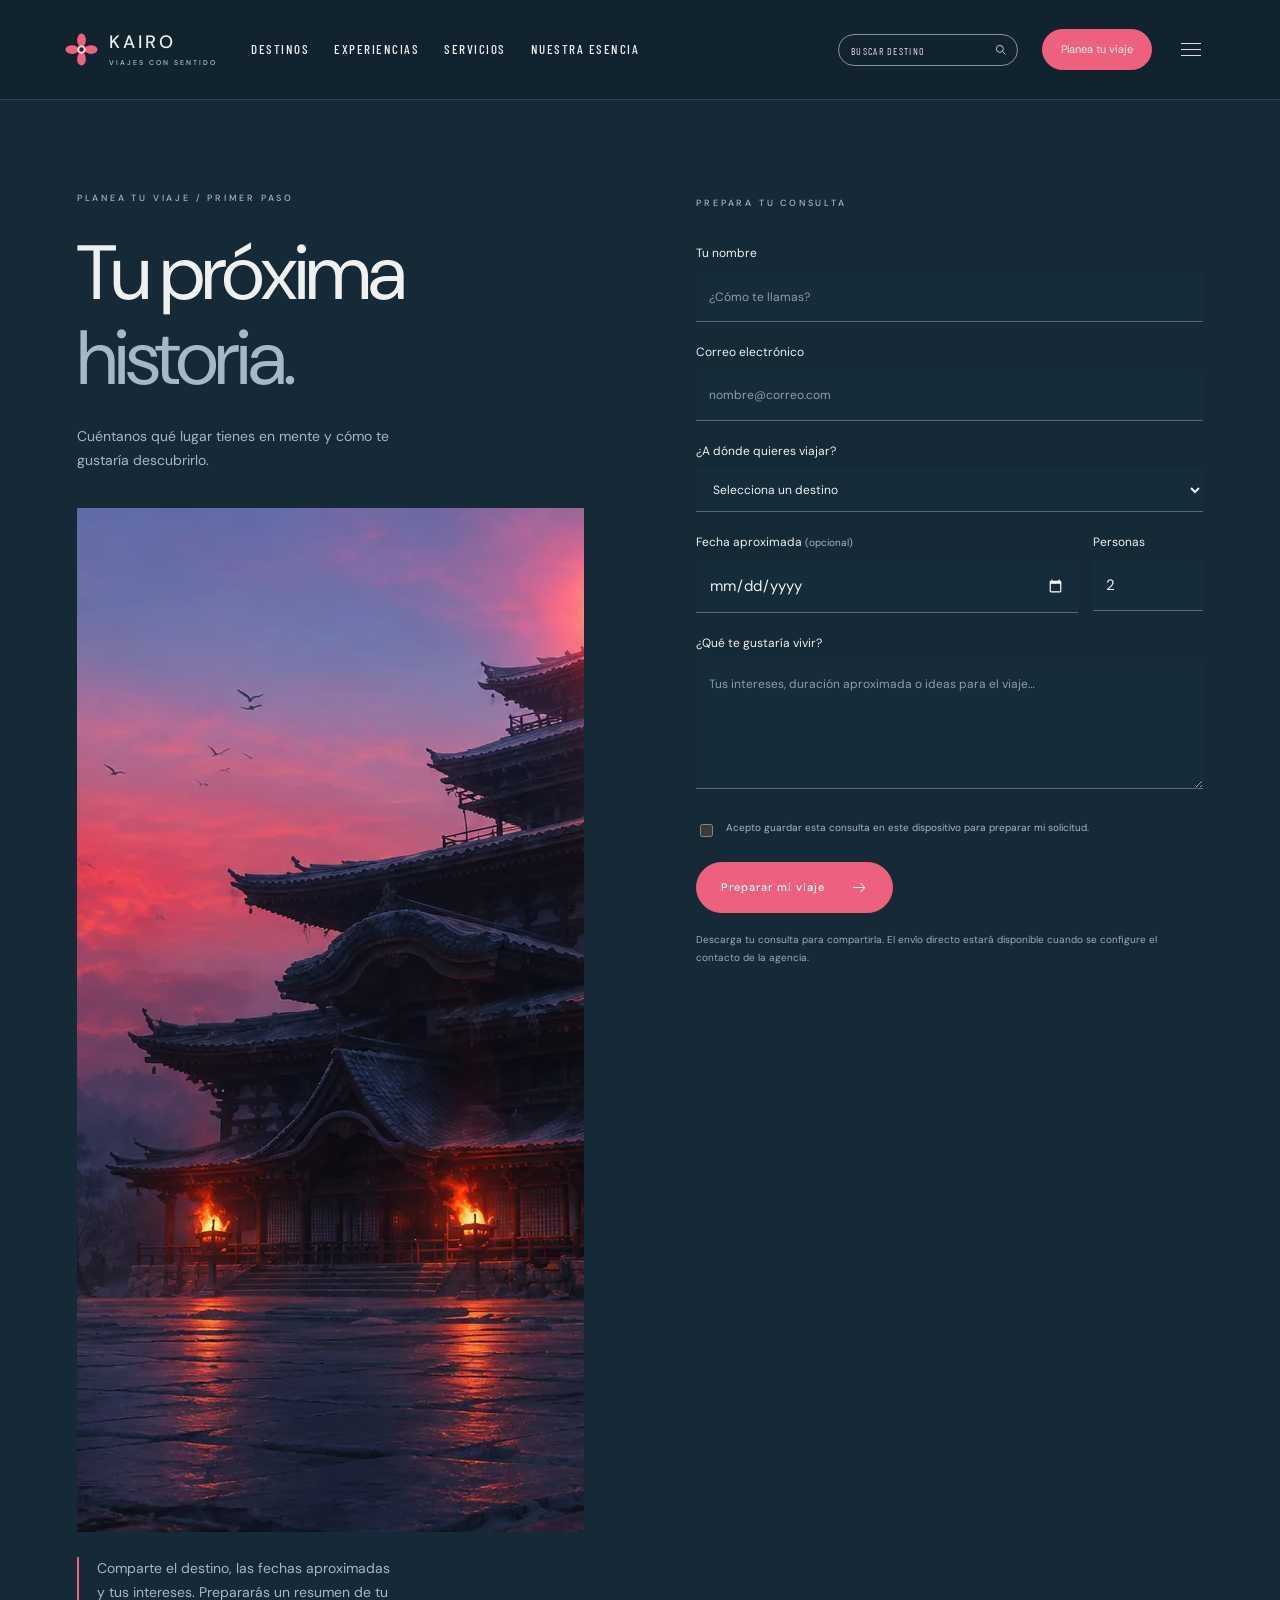
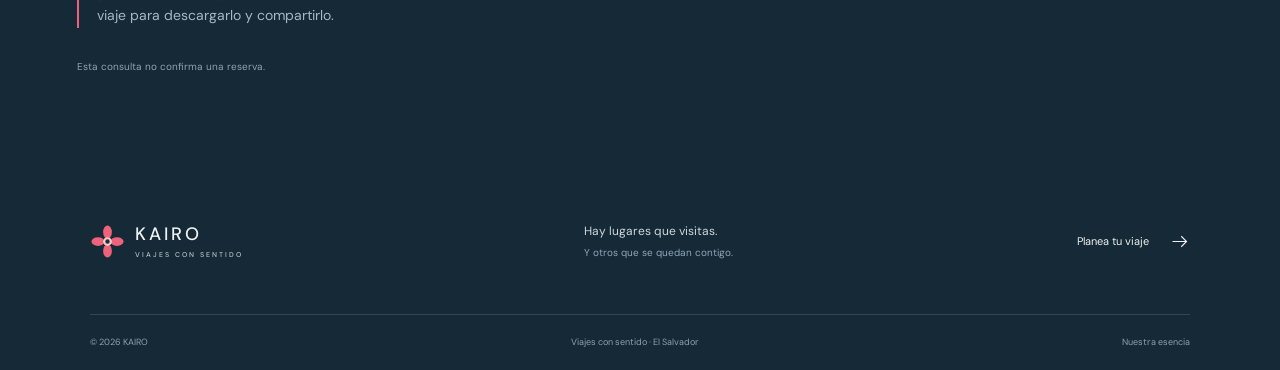
==== commit 6fec3b07: "Expand KAIRO to full-screen layout and clarify travel services" ====
--- a/contacto.html
+++ b/contacto.html
@@ -4,7 +4,7 @@
 <meta name="theme-color" content="#223447"><meta name="description" content="Prepara una consulta personal para descubrir tu próximo destino.">
 <title>Planea tu viaje — KAIRO</title><link rel="icon" type="image/svg+xml" href="assets/logo.svg">
 <link rel="preconnect" href="https://fonts.googleapis.com"><link rel="preconnect" href="https://fonts.gstatic.com" crossorigin>
-<link rel="stylesheet" href="assets/styles.css">
+<link rel="stylesheet" href="assets/styles.css?v=20261016">
 
-<script src="assets/app.js" defer></script></head>
+<script src="assets/app.js?v=20261016" defer></script></head>
 <body data-page="contacto"><div id="app"></div><noscript><main style="padding:40px"><h1>KAIRO — Viajes con sentido</h1><p>Activa JavaScript para explorar destinos y preparar tu consulta.</p><nav><a href="index.html">Inicio</a> · <a href="destinos.html">Destinos</a> · <a href="experiencias.html">Experiencias</a> · <a href="nosotros.html">Nuestra esencia</a> · <a href="contacto.html">Contacto</a></nav></main></noscript></body></html>
--- a/assets/styles.css
+++ b/assets/styles.css
@@ -1,11 +1,73 @@
 @import url('https://fonts.googleapis.com/css2?family=Barlow+Condensed:wght@400;500;600&family=DM+Sans:wght@300;400;500;600;700&display=swap');
-:root{--bg:#142331;--panel:#192c3b;--paper:#f3f2ee;--ink:#eff1f0;--muted:#a9bac3;--accent:#ee637b;--line:rgba(218,231,237,.15);--font:'DM Sans',Arial,sans-serif;--display:'Barlow Condensed','Arial Narrow',sans-serif;color-scheme:dark}*{box-sizing:border-box}html{scroll-behavior:smooth;scroll-padding-top:100px}body{margin:0;background:radial-gradient(ellipse at 85% 15%,#283443 0,transparent 38%),radial-gradient(ellipse at 8% 85%,#243747 0,transparent 45%),var(--bg);font-family:var(--font);color:var(--ink);font-size:15px;line-height:1.7;-webkit-font-smoothing:antialiased}button,input,select,textarea{font:inherit}a{color:inherit;text-decoration:none}button{color:inherit;cursor:pointer}button,a,input,textarea,select{-webkit-tap-highlight-color:transparent}button{border:0;background:none}button:focus-visible,a:focus-visible,input:focus-visible,select:focus-visible,textarea:focus-visible{outline:2px solid var(--accent);outline-offset:5px}img{max-width:100%;display:block;object-fit:cover}svg{width:21px;height:21px;fill:none;stroke:currentColor;stroke-width:1.3;flex-shrink:0}h1,h2,h3,p{margin:0}h1,h2,h3{font-weight:400}h2{font-size:clamp(30px,3.6vw,52px);line-height:1.2;letter-spacing:-1.7px}h3{font-size:24px;line-height:1.4}em{font-style:normal;color:var(--muted)}[hidden]{display:none!important}.site-shell{max-width:1480px;width:calc(100% - 96px);margin:48px auto 32px;background:#142633;border:1px solid rgba(184,205,216,.08);border-radius:8px;box-shadow:0 30px 100px #07132066;position:relative;overflow:clip}.home-shell{background:#142633}.header{height:96px;display:flex;align-items:center;justify-content:space-between;padding:0 52px;gap:24px;position:relative;z-index:20;border-bottom:1px solid var(--line);background:rgba(18,35,48,.95)}.home-shell .header{position:absolute;top:0;left:0;right:0;background:linear-gradient(#17263866,transparent);border-bottom:0}.brand{display:flex;align-items:center;gap:12px;flex-shrink:0}.brand img{object-fit:contain}.brand>span{font-size:18px;letter-spacing:5px;line-height:1.2;font-weight:500}.brand small{display:block;font-size:8px;letter-spacing:3.2px;margin-top:6px;color:#b9c5cc}.desktop-nav{display:flex;gap:29px;align-items:center}.desktop-nav a,.header-contact{font-size:10px;letter-spacing:1.5px;text-transform:uppercase}.desktop-nav a{position:relative;padding:12px 0}.desktop-nav a:after{content:'';position:absolute;height:1px;background:var(--accent);bottom:5px;left:0;width:0;transition:width .25s}.desktop-nav a:hover:after,.desktop-nav a[aria-current]:after{width:100%}.header-contact{display:flex;align-items:center;gap:16px}.header-contact:hover{color:var(--accent)}.header-contact svg{width:18px}.menu-toggle{display:none;padding:12px}.menu-toggle span{display:block;width:23px;height:1px;background:white;margin:6px 0}.mobile-menu{position:absolute;left:0;right:0;top:90px;z-index:25;background:#172a39;padding:20px 30px;border-bottom:1px solid var(--line)}.mobile-menu a{display:flex;justify-content:space-between;padding:14px 0;font-size:20px;border-bottom:1px solid var(--line)}.skip{position:absolute;top:-100px;left:20px;z-index:100;background:var(--accent);color:#101d29;padding:10px 15px}.skip:focus{top:10px}.hero{min-height:780px;height:min(850px,calc(100svh - 96px));position:relative;isolation:isolate;background:#1c2d42;overflow:hidden}.hero-images,.hero-image,.hero-shade{position:absolute;inset:0;width:100%;height:100%}.hero-image{opacity:0;object-position:65% 50%;transition:opacity 1.1s ease,transform 9s linear;transform:scale(1.045);z-index:-2}.hero-image.active{opacity:1;transform:scale(1)}.hero-shade{background:linear-gradient(0deg,#112632 0%,#132838cf 11%,transparent 43%),linear-gradient(90deg,#142534d9 0%,#17253785 35%,#18273605 74%),linear-gradient(180deg,#17273960,transparent 40%);z-index:-1}.hero-copy{position:relative;padding-top:190px;margin-left:8.5%;width:43%;max-width:530px;z-index:2}.eyebrow{display:block;font-size:9px;letter-spacing:2.8px;font-weight:500;text-transform:uppercase;line-height:1.8;color:var(--muted)}.hero-eyebrow{font-size:8px;color:#e2c1cb;letter-spacing:2.7px}.hero h1{font-family:var(--display);font-weight:500;font-size:clamp(80px,9.1vw,144px);line-height:.95;letter-spacing:6px;margin:22px 0 25px}.hero h1 span{display:block;font-family:var(--font);font-size:clamp(22px,2.6vw,38px);font-weight:300;letter-spacing:-1px;line-height:1.6;margin-top:8px}.hero-copy>p{font-size:13px;line-height:1.8;max-width:340px;color:#d0d7de}.hero-credit{display:flex;align-items:center;gap:13px;margin-top:27px;margin-bottom:24px}.credit-line{width:26px;height:1px;background:var(--accent)}.hero-credit strong{font-size:11px;font-weight:500;letter-spacing:1px;display:block}.hero-credit div>span{font-size:7px;letter-spacing:2px;color:#adbcc6}.button{display:inline-flex;align-items:center;justify-content:center;gap:25px;font-size:11px;letter-spacing:1px;font-weight:500;padding:14px 24px;border:1px solid var(--line);transition:background .2s,transform .2s;line-height:1.5}.button svg{width:18px}.button:hover{transform:translateY(-2px)}.coral{background:var(--accent);color:#fff;border:1px solid var(--accent);border-radius:30px}.coral:hover{background:#fa7b91}.hero-side{position:absolute;right:30px;top:48%;transform:translateY(-50%);writing-mode:vertical-rl;display:flex;align-items:center;gap:18px;font-size:7px;letter-spacing:2.2px;color:#bbcbd3}.vertical-line{height:60px;width:1px;background:#abc4d255}.hero-bottom{position:absolute;bottom:30px;left:48px;right:48px;display:grid;grid-template-columns:1fr auto 1fr;align-items:center;gap:16px}.hero-counter{font-size:10px;letter-spacing:2px;display:flex;align-items:center;gap:14px;color:#91aab9}.hero-counter>span:first-child{color:white}.counter-line{height:1px;width:45px;background:#91aab950}.carousel-controls{display:flex;align-items:center;gap:22px}.carousel-arrow{background:#df617780;border:1px solid #f3889e66;width:28px;height:28px;display:grid;place-items:center;border-radius:50%;padding:0}.carousel-arrow:hover{background:var(--accent)}.carousel-arrow svg{width:15px}.carousel-arrow.prev svg{transform:rotate(180deg)}.thumbs{display:flex;gap:16px;align-items:center;height:142px}.thumb{position:relative;width:76px;height:76px;border-radius:50%;padding:5px;border:1px dashed #e1bdce66;transition:width .4s,height .4s,opacity .4s;opacity:.6;flex-shrink:0}.thumb img{width:100%;height:100%;border-radius:50%;object-fit:cover}.thumb span{position:absolute;bottom:8px;left:50%;transform:translateX(-50%);font-size:8px;color:white;text-shadow:0 1px 4px black}.thumb.selected{width:120px;height:120px;border-color:#f2a0b3;opacity:1}.thumb:hover{opacity:1}.pause{justify-self:end;width:30px;height:30px;border-radius:50%;color:#b4c6d0;border:1px solid var(--line);line-height:1}.section{padding:88px 7%}.intro{display:grid;grid-template-columns:1.2fr 1fr;gap:10%;border-bottom:1px solid var(--line)}.intro h2{margin-top:24px}.intro-text{padding-top:40px}.intro-text p{color:#acbdc8;font-size:14px;line-height:1.9}.intro-text p+p{margin-top:18px}.text-link{display:inline-flex;align-items:center;gap:30px;padding:10px 0;border-bottom:1px solid #70899855;font-size:11px;letter-spacing:.7px;transition:color .2s}.text-link:hover{color:var(--accent)}.intro-text .text-link{margin-top:20px}.section-head{display:flex;align-items:end;justify-content:space-between;gap:35px;margin-bottom:44px}.section-head h2{margin-top:17px}.project-grid{display:grid;grid-template-columns:1.4fr 1fr;gap:35px}.project:nth-child(2){padding-top:70px}.project:nth-child(3){grid-column:1/-1;width:65%;margin-left:auto;margin-top:20px}.project-image{display:block;width:100%;padding:0;position:relative;overflow:hidden}.project-image img{width:100%;aspect-ratio:1.45;transition:transform .6s,filter .6s;filter:brightness(.88)}.project-image:hover img{transform:scale(1.035);filter:brightness(1)}.image-arrow{position:absolute;bottom:17px;right:17px;border:1px solid #ffffff60;background:#16273880;border-radius:50%;width:38px;height:38px;display:grid;place-items:center}.project-label{display:flex;justify-content:space-between;align-items:center;padding-top:18px;gap:15px}.project-label h3{font-size:21px;margin-top:5px}.project-label h3 button{padding:0;text-align:left}.project-label .eyebrow{font-size:8px;letter-spacing:1.5px}.concept-label{font-size:9px;color:#9caeb9;border:1px solid var(--line);padding:2px 8px;white-space:nowrap}.disclosure{font-size:10px;color:#90a4b0;line-height:1.8;margin-top:30px}.service-strip{border-top:1px solid var(--line);padding-top:60px}.service-strip>.eyebrow{margin-bottom:25px}.service-strip>a{display:flex;gap:32px;padding:25px 0;border-bottom:1px solid var(--line);align-items:center}.service-strip>a>span{font-size:10px;color:var(--accent)}.service-strip h3{flex:1;font-size:clamp(22px,2.7vw,36px);letter-spacing:-.5px}.service-strip a:hover h3{color:var(--accent)}.closing{background:#1b2f3e;text-align:center;padding:85px 25px}.closing h2{margin:20px 0 30px}.footer{padding:55px 7% 20px;display:grid;grid-template-columns:1fr 1fr auto;align-items:center;gap:30px}.footer p{font-size:12px;color:#ccd7dd}.footer p span{font-size:10px;color:#91a8b7}.footer>a:last-of-type{display:flex;align-items:center;gap:20px;font-size:11px}.footer-bottom{grid-column:1/-1;display:flex;justify-content:space-between;gap:20px;border-top:1px solid var(--line);padding-top:20px;margin-top:22px;color:#8da3b1;font-size:9px}.page-heading{padding-bottom:50px}.page-heading h1{font-size:clamp(48px,6vw,85px);letter-spacing:-3px;line-height:1.1;margin:25px 0}.page-heading p{color:var(--muted);max-width:500px}.portfolio{padding-top:15px}.filters{display:flex;flex-wrap:wrap;gap:15px;margin-bottom:50px}.filters button{padding:8px 18px;border:1px solid var(--line);border-radius:30px;font-size:11px;color:var(--muted)}.filters button[aria-pressed=true]{color:white;background:var(--accent);border-color:var(--accent)}.portfolio-grid .project:nth-child(2){padding-top:0}.portfolio-grid .project:nth-child(3){width:100%;grid-column:auto;margin:0}.portfolio-grid{grid-template-columns:1fr 1fr}.service-detail{display:grid;grid-template-columns:1fr 1fr;gap:8%;align-items:center;border-top:1px solid var(--line);scroll-margin-top:20px}.service-photo img{aspect-ratio:1;object-position:center}.service-detail h2{margin:20px 0;font-size:clamp(30px,3vw,44px)}.service-detail p,.identity p{color:var(--muted);font-size:14px}.service-detail:nth-child(odd) .service-photo{order:2}.detail-list{list-style:none;padding:0;margin:25px 0;color:var(--muted);font-size:12px}.detail-list li{padding:10px 0;border-bottom:1px solid var(--line)}.detail-list li:before{content:'↗';color:var(--accent);margin-right:14px}.process h2{margin-top:20px}.process ol{display:grid;grid-template-columns:repeat(4,1fr);gap:30px;list-style:none;padding:0;margin:45px 0 0}.process li{border-top:1px solid var(--line);padding-top:20px}.process li>span{color:var(--accent);font-size:10px}.process h3{font-size:22px;margin:15px 0 10px}.process p{color:var(--muted);font-size:12px}.studio-cover{height:550px;position:relative;isolation:isolate}.studio-cover>img{position:absolute;width:100%;height:100%;z-index:-2}.studio-cover:after{content:'';position:absolute;inset:0;background:linear-gradient(90deg,#122735ca,#12273530),linear-gradient(0deg,#122735,transparent 60%);z-index:-1}.studio-cover>div{position:absolute;left:7%;right:7%;bottom:70px}.studio-cover h1{font-size:clamp(40px,4.6vw,66px);line-height:1.15;letter-spacing:-2px;margin-top:18px}.studio-cover em{color:#d1d9dd}.values>div{display:grid;grid-template-columns:50px 1fr 1fr;gap:30px;padding:30px 0;border-bottom:1px solid var(--line);align-items:center}.values>.eyebrow{margin-bottom:15px}.values>div>span{color:var(--accent);font-size:10px}.values p{color:var(--muted);font-size:13px}.identity{display:grid;grid-template-columns:180px 1fr;gap:60px;align-items:center;background:#1b2f3e}.identity>img{width:140px;object-fit:contain}.identity h2{margin:18px 0}.identity p{max-width:680px}.contact-layout{display:grid;grid-template-columns:1fr 1fr;gap:10%}.contact-intro h1{font-size:clamp(50px,6vw,85px);line-height:1.1;letter-spacing:-3px;margin:25px 0}.contact-intro>p:not(.disclosure){color:var(--muted);font-size:14px;max-width:320px}.contact-intro>img{margin-top:35px;aspect-ratio:1.2;width:100%}form{padding-top:5px}form>.eyebrow{margin-bottom:32px}form>label{display:block;margin:20px 0 8px;font-size:12px}form label>span{color:var(--muted);font-size:11px}input:not([type=checkbox]),select,textarea{width:100%;border:0;border-bottom:1px solid #526978;background:#172c3b;color:var(--ink);padding:12px 13px;border-radius:0}input::placeholder,textarea::placeholder{color:#8d9da8;font-size:12px}textarea{resize:vertical;min-height:110px;max-height:400px}select{font-size:12px}.consent{display:flex!important;gap:10px;align-items:start;margin:22px 0!important}.consent input{margin-top:5px;accent-color:var(--accent)}.consent span{font-size:10px}.form-note{font-size:10px;color:#99aeba;line-height:1.8;margin-top:18px}.form-result{margin-top:24px;padding:20px;background:#243947;border:1px solid var(--line)}.form-result p{font-size:12px;color:var(--muted)}.clear-draft{display:block;padding:15px 0 0;font-size:10px;color:var(--muted);text-decoration:underline}.project-dialog{border:1px solid var(--line);padding:0;background:#182c3a;color:var(--ink);width:min(800px,90vw);max-height:90svh;overflow:auto;border-radius:7px}.project-dialog::backdrop{background:#071420cf;backdrop-filter:blur(8px)}.dialog-image{width:100%;max-height:380px;object-fit:cover}.dialog-body{padding:35px}.dialog-body h2{margin:12px 0 18px}.dialog-body p{color:var(--muted);font-size:14px}.dialog-close{position:absolute;right:15px;top:15px;z-index:2;background:#132633cc;border:1px solid #ffffff55;border-radius:50%;width:36px;height:36px;font-size:25px;line-height:1}.dialog-open{overflow:hidden}.sr-only{position:absolute;width:1px;height:1px;padding:0;margin:-1px;overflow:hidden;clip:rect(0,0,0,0);white-space:nowrap;border:0}
-@media(min-width:1600px){.hero-copy{padding-top:220px}}@media(max-width:1100px){.site-shell{width:calc(100% - 48px);margin-top:24px}.header{padding:0 30px}.desktop-nav{gap:20px}.hero{min-height:760px}.hero-copy{width:53%;padding-top:185px}.hero-bottom{left:30px;right:30px}.carousel-controls{gap:16px}.section{padding:65px 6%}.hero h1{font-size:100px}.project-grid{gap:25px}.identity{gap:30px}}@media(max-width:800px){.site-shell{width:calc(100% - 28px);margin:14px auto;border-radius:6px}.header{height:88px;padding:0 24px;gap:15px}.desktop-nav{display:none}.header-contact{margin-left:auto;font-size:9px;gap:10px}.menu-toggle{display:block;padding:4px}.mobile-menu{top:88px}.brand>span{font-size:16px;letter-spacing:4px}.brand img{width:30px;height:30px}.brand small{font-size:7px}.hero{min-height:760px;height:calc(100svh - 28px);max-height:950px}.hero-copy{margin-left:7%;width:70%;padding-top:180px}.hero h1{font-size:100px;margin-top:18px}.hero h1 span{font-size:30px}.hero-image{object-position:64% center}.hero-shade{background:linear-gradient(0deg,#112632 0%,#132838ce 15%,transparent 50%),linear-gradient(90deg,#142534ce,#17253745 70%),linear-gradient(180deg,#17273975,transparent 40%)}.hero-side{right:20px}.hero-bottom{left:24px;right:24px;bottom:23px;grid-template-columns:1fr auto}.carousel-controls{grid-column:1/-1;grid-row:1;justify-content:center}.hero-counter{grid-row:2;font-size:8px;margin-top:14px}.pause{grid-row:2}.thumbs{height:130px}.thumb{width:70px;height:70px}.thumb.selected{width:108px;height:108px}.intro{gap:30px;grid-template-columns:1fr}.intro-text{padding-top:0;max-width:530px}.section-head{align-items:start;flex-direction:column;gap:20px}.section{padding:55px 7%}.project-grid{gap:25px}.project:nth-child(2){padding-top:50px}.project:nth-child(3){width:85%}.service-detail{gap:30px;grid-template-columns:1fr}.service-photo img{aspect-ratio:1.5}.service-detail:nth-child(odd) .service-photo{order:0}.process ol{grid-template-columns:1fr 1fr}.values>div{grid-template-columns:30px 1fr;gap:10px 20px}.values p{grid-column:2}.identity{grid-template-columns:1fr;gap:25px}.identity img{width:90px;height:90px}.contact-layout{grid-template-columns:1fr;gap:45px}.contact-intro>img{aspect-ratio:1.8}.footer{grid-template-columns:1fr 1fr;padding:40px 7% 20px;gap:25px}.footer>a:last-of-type{grid-column:1/-1}.footer-bottom{flex-wrap:wrap;gap:10px 20px}.page-heading h1{letter-spacing:-2px}.closing{padding:60px 25px}}@media(max-width:480px){.header{padding:0 18px}.header-contact{font-size:8px}.header-contact svg{display:none}.hero{min-height:740px}.hero-copy{padding-top:160px;width:83%;margin-left:8%}.hero h1{font-size:87px;letter-spacing:4px}.hero h1 span{font-size:27px}.hero-eyebrow{font-size:7px;letter-spacing:1.8px}.hero-copy>p{font-size:12px;max-width:275px}.hero-credit{margin-top:23px;margin-bottom:22px}.hero-side{display:none}.hero-bottom{left:20px;right:20px}.carousel-controls{gap:12px}.thumbs{gap:12px;height:116px}.thumb{width:61px;height:61px;padding:4px}.thumb.selected{width:96px;height:96px}.carousel-arrow{width:25px;height:25px}.project-grid{grid-template-columns:1fr}.project:nth-child(2){padding-top:0}.project:nth-child(3){width:100%;grid-column:auto;margin:0}.portfolio-grid{grid-template-columns:1fr}.service-strip>a{gap:18px}.service-strip h3{font-size:21px}.section{padding:45px 7%}.process ol{gap:20px}.process h3{font-size:19px}.footer{grid-template-columns:1fr}.footer>a:last-of-type{grid-column:auto}.footer-bottom{grid-column:auto;flex-direction:column;align-items:start}.studio-cover{height:460px}.studio-cover h1{font-size:37px}.dialog-body{padding:25px}.button{font-size:10px;padding:13px 20px}.page-heading h1{font-size:45px}.filters{gap:8px;margin-bottom:30px}.filters button{font-size:10px;padding:7px 12px}}
+:root{--bg:#142331;--panel:#192c3b;--paper:#f3f2ee;--ink:#eff1f0;--muted:#a9bac3;--accent:#ee637b;--line:rgba(218,231,237,.15);--font:'DM Sans',Arial,sans-serif;--display:'Barlow Condensed','Arial Narrow',sans-serif;color-scheme:dark}*{box-sizing:border-box}html{scroll-behavior:smooth;scroll-padding-top:100px}body{margin:0;background:var(--bg);font-family:var(--font);color:var(--ink);font-size:15px;line-height:1.7;-webkit-font-smoothing:antialiased}button,input,select,textarea{font:inherit}a{color:inherit;text-decoration:none}button{color:inherit;cursor:pointer}button,a,input,textarea,select{-webkit-tap-highlight-color:transparent}button{border:0;background:none}button:focus-visible,a:focus-visible,input:focus-visible,select:focus-visible,textarea:focus-visible{outline:2px solid var(--accent);outline-offset:5px}img{max-width:100%;display:block;object-fit:cover}svg{width:21px;height:21px;fill:none;stroke:currentColor;stroke-width:1.3;flex-shrink:0}h1,h2,h3,p{margin:0}h1,h2,h3{font-weight:400}h2{font-size:clamp(30px,3.6vw,52px);line-height:1.2;letter-spacing:-1.7px}h3{font-size:24px;line-height:1.4}em{font-style:normal;color:var(--muted)}[hidden]{display:none!important}.home-shell{background:#142633}.header{height:96px;display:flex;align-items:center;justify-content:space-between;padding:0 52px;gap:24px;position:relative;z-index:20;border-bottom:1px solid var(--line);background:rgba(18,35,48,.95)}.home-shell .header{position:absolute;top:0;left:0;right:0;background:linear-gradient(#17263866,transparent);border-bottom:0}.brand{display:flex;align-items:center;gap:12px;flex-shrink:0}.brand img{object-fit:contain}.brand>span{font-size:18px;letter-spacing:5px;line-height:1.2;font-weight:500}.brand small{display:block;font-size:8px;letter-spacing:3.2px;margin-top:6px;color:#b9c5cc}.desktop-nav{display:flex;gap:29px;align-items:center}.desktop-nav a,.header-contact{font-size:10px;letter-spacing:1.5px;text-transform:uppercase}.desktop-nav a{position:relative;padding:12px 0}.desktop-nav a:after{content:'';position:absolute;height:1px;background:var(--accent);bottom:5px;left:0;width:0;transition:width .25s}.desktop-nav a:hover:after,.desktop-nav a[aria-current]:after{width:100%}.header-contact{display:flex;align-items:center;gap:16px}.header-contact:hover{color:var(--accent)}.header-contact svg{width:18px}.menu-toggle{display:none;padding:12px}.menu-toggle span{display:block;width:23px;height:1px;background:white;margin:6px 0}.mobile-menu{position:absolute;left:0;right:0;top:90px;z-index:25;background:#172a39;padding:20px 30px;border-bottom:1px solid var(--line)}.mobile-menu a{display:flex;justify-content:space-between;padding:14px 0;font-size:20px;border-bottom:1px solid var(--line)}.skip{position:absolute;top:-100px;left:20px;z-index:100;background:var(--accent);color:#101d29;padding:10px 15px}.skip:focus{top:10px}.hero-images,.hero-image,.hero-shade{position:absolute;inset:0;width:100%;height:100%}.hero-image{opacity:0;object-position:65% 50%;transition:opacity 1.1s ease,transform 9s linear;transform:scale(1.045);z-index:-2}.hero-image.active{opacity:1;transform:scale(1)}.hero-shade{background:linear-gradient(0deg,#112632 0%,#132838cf 11%,transparent 43%),linear-gradient(90deg,#142534d9 0%,#17253785 35%,#18273605 74%),linear-gradient(180deg,#17273960,transparent 40%);z-index:-1}.eyebrow{display:block;font-size:9px;letter-spacing:2.8px;font-weight:500;text-transform:uppercase;line-height:1.8;color:var(--muted)}.hero-eyebrow{font-size:8px;color:#e2c1cb;letter-spacing:2.7px}.hero h1{font-family:var(--display);font-weight:500;font-size:clamp(80px,9.1vw,144px);line-height:.95;letter-spacing:6px;margin:22px 0 25px}.hero h1 span{display:block;font-family:var(--font);font-size:clamp(22px,2.6vw,38px);font-weight:300;letter-spacing:-1px;line-height:1.6;margin-top:8px}.hero-copy>p{font-size:13px;line-height:1.8;max-width:340px;color:#d0d7de}.hero-credit{display:flex;align-items:center;gap:13px;margin-top:27px;margin-bottom:24px}.credit-line{width:26px;height:1px;background:var(--accent)}.hero-credit strong{font-size:11px;font-weight:500;letter-spacing:1px;display:block}.hero-credit div>span{font-size:7px;letter-spacing:2px;color:#adbcc6}.button{display:inline-flex;align-items:center;justify-content:center;gap:25px;font-size:11px;letter-spacing:1px;font-weight:500;padding:14px 24px;border:1px solid var(--line);transition:background .2s,transform .2s;line-height:1.5}.button svg{width:18px}.button:hover{transform:translateY(-2px)}.coral{background:var(--accent);color:#fff;border:1px solid var(--accent);border-radius:30px}.coral:hover{background:#fa7b91}.hero-side{position:absolute;right:30px;top:48%;transform:translateY(-50%);writing-mode:vertical-rl;display:flex;align-items:center;gap:18px;font-size:7px;letter-spacing:2.2px;color:#bbcbd3}.vertical-line{height:60px;width:1px;background:#abc4d255}.hero-bottom{position:absolute;bottom:30px;left:48px;right:48px;display:grid;grid-template-columns:1fr auto 1fr;align-items:center;gap:16px}.hero-counter{font-size:10px;letter-spacing:2px;display:flex;align-items:center;gap:14px;color:#91aab9}.hero-counter>span:first-child{color:white}.counter-line{height:1px;width:45px;background:#91aab950}.carousel-controls{display:flex;align-items:center;gap:22px}.carousel-arrow{background:#df617780;border:1px solid #f3889e66;width:28px;height:28px;display:grid;place-items:center;border-radius:50%;padding:0}.carousel-arrow:hover{background:var(--accent)}.carousel-arrow svg{width:15px}.carousel-arrow.prev svg{transform:rotate(180deg)}.thumbs{display:flex;gap:16px;align-items:center;height:142px}.thumb{position:relative;width:76px;height:76px;border-radius:50%;padding:5px;border:1px dashed #e1bdce66;transition:width .4s,height .4s,opacity .4s;opacity:.6;flex-shrink:0}.thumb img{width:100%;height:100%;border-radius:50%;object-fit:cover}.thumb span{position:absolute;bottom:8px;left:50%;transform:translateX(-50%);font-size:8px;color:white;text-shadow:0 1px 4px black}.thumb.selected{width:120px;height:120px;border-color:#f2a0b3;opacity:1}.thumb:hover{opacity:1}.pause{justify-self:end;width:30px;height:30px;border-radius:50%;color:#b4c6d0;border:1px solid var(--line);line-height:1}.section{padding:88px 7%}.intro{display:grid;grid-template-columns:1.2fr 1fr;gap:10%;border-bottom:1px solid var(--line)}.intro h2{margin-top:24px}.intro-text{padding-top:40px}.intro-text p{color:#acbdc8;font-size:14px;line-height:1.9}.intro-text p+p{margin-top:18px}.text-link{display:inline-flex;align-items:center;gap:30px;padding:10px 0;border-bottom:1px solid #70899855;font-size:11px;letter-spacing:.7px;transition:color .2s}.text-link:hover{color:var(--accent)}.intro-text .text-link{margin-top:20px}.section-head{display:flex;align-items:end;justify-content:space-between;gap:35px;margin-bottom:44px}.section-head h2{margin-top:17px}.project-grid{display:grid;grid-template-columns:1.4fr 1fr;gap:35px}.project:nth-child(2){padding-top:70px}.project:nth-child(3){grid-column:1/-1;width:65%;margin-left:auto;margin-top:20px}.project-image{display:block;width:100%;padding:0;position:relative;overflow:hidden}.project-image img{width:100%;aspect-ratio:1.45;transition:transform .6s,filter .6s;filter:brightness(.88)}.project-image:hover img{transform:scale(1.035);filter:brightness(1)}.image-arrow{position:absolute;bottom:17px;right:17px;border:1px solid #ffffff60;background:#16273880;border-radius:50%;width:38px;height:38px;display:grid;place-items:center}.project-label{display:flex;justify-content:space-between;align-items:center;padding-top:18px;gap:15px}.project-label h3{font-size:21px;margin-top:5px}.project-label h3 button{padding:0;text-align:left}.project-label .eyebrow{font-size:8px;letter-spacing:1.5px}.concept-label{font-size:9px;color:#9caeb9;border:1px solid var(--line);padding:2px 8px;white-space:nowrap}.disclosure{font-size:10px;color:#90a4b0;line-height:1.8;margin-top:30px}.service-strip{border-top:1px solid var(--line);padding-top:60px}.service-strip>.eyebrow{margin-bottom:25px}.service-strip>a{display:flex;gap:32px;padding:25px 0;border-bottom:1px solid var(--line);align-items:center}.service-strip>a>span{font-size:10px;color:var(--accent)}.service-strip h3{flex:1;font-size:clamp(22px,2.7vw,36px);letter-spacing:-.5px}.service-strip a:hover h3{color:var(--accent)}.closing{background:#1b2f3e;text-align:center;padding:85px 25px}.closing h2{margin:20px 0 30px}.footer{padding:55px 7% 20px;display:grid;grid-template-columns:1fr 1fr auto;align-items:center;gap:30px}.footer p{font-size:12px;color:#ccd7dd}.footer p span{font-size:10px;color:#91a8b7}.footer>a:last-of-type{display:flex;align-items:center;gap:20px;font-size:11px}.footer-bottom{grid-column:1/-1;display:flex;justify-content:space-between;gap:20px;border-top:1px solid var(--line);padding-top:20px;margin-top:22px;color:#8da3b1;font-size:9px}.page-heading{padding-bottom:50px}.page-heading h1{font-size:clamp(48px,6vw,85px);letter-spacing:-3px;line-height:1.1;margin:25px 0}.page-heading p{color:var(--muted);max-width:500px}.portfolio{padding-top:15px}.filters{display:flex;flex-wrap:wrap;gap:15px;margin-bottom:50px}.filters button{padding:8px 18px;border:1px solid var(--line);border-radius:30px;font-size:11px;color:var(--muted)}.filters button[aria-pressed=true]{color:white;background:var(--accent);border-color:var(--accent)}.portfolio-grid .project:nth-child(2){padding-top:0}.portfolio-grid .project:nth-child(3){width:100%;grid-column:auto;margin:0}.portfolio-grid{grid-template-columns:1fr 1fr}.service-detail{display:grid;grid-template-columns:1fr 1fr;gap:8%;align-items:center;border-top:1px solid var(--line);scroll-margin-top:20px}.service-photo img{aspect-ratio:1;object-position:center}.service-detail h2{margin:20px 0;font-size:clamp(30px,3vw,44px)}.service-detail p,.identity p{color:var(--muted);font-size:14px}.service-detail:nth-child(odd) .service-photo{order:2}.detail-list{list-style:none;padding:0;margin:25px 0;color:var(--muted);font-size:12px}.detail-list li{padding:10px 0;border-bottom:1px solid var(--line)}.detail-list li:before{content:'↗';color:var(--accent);margin-right:14px}.process h2{margin-top:20px}.process ol{display:grid;grid-template-columns:repeat(4,1fr);gap:30px;list-style:none;padding:0;margin:45px 0 0}.process li{border-top:1px solid var(--line);padding-top:20px}.process li>span{color:var(--accent);font-size:10px}.process h3{font-size:22px;margin:15px 0 10px}.process p{color:var(--muted);font-size:12px}.studio-cover{height:550px;position:relative;isolation:isolate}.studio-cover>img{position:absolute;width:100%;height:100%;z-index:-2}.studio-cover:after{content:'';position:absolute;inset:0;background:linear-gradient(90deg,#122735ca,#12273530),linear-gradient(0deg,#122735,transparent 60%);z-index:-1}.studio-cover>div{position:absolute;left:7%;right:7%;bottom:70px}.studio-cover h1{font-size:clamp(40px,4.6vw,66px);line-height:1.15;letter-spacing:-2px;margin-top:18px}.studio-cover em{color:#d1d9dd}.values>div{display:grid;grid-template-columns:50px 1fr 1fr;gap:30px;padding:30px 0;border-bottom:1px solid var(--line);align-items:center}.values>.eyebrow{margin-bottom:15px}.values>div>span{color:var(--accent);font-size:10px}.values p{color:var(--muted);font-size:13px}.identity{display:grid;grid-template-columns:180px 1fr;gap:60px;align-items:center;background:#1b2f3e}.identity>img{width:140px;object-fit:contain}.identity h2{margin:18px 0}.identity p{max-width:680px}.contact-layout{display:grid;grid-template-columns:1fr 1fr;gap:10%}.contact-intro h1{font-size:clamp(50px,6vw,85px);line-height:1.1;letter-spacing:-3px;margin:25px 0}.contact-intro>p:not(.disclosure){color:var(--muted);font-size:14px;max-width:320px}.contact-intro>img{margin-top:35px;aspect-ratio:1.2;width:100%}form{padding-top:5px}form>.eyebrow{margin-bottom:32px}form>label{display:block;margin:20px 0 8px;font-size:12px}form label>span{color:var(--muted);font-size:11px}input:not([type=checkbox]),select,textarea{width:100%;border:0;border-bottom:1px solid #526978;background:#172c3b;color:var(--ink);padding:12px 13px;border-radius:0}input::placeholder,textarea::placeholder{color:#8d9da8;font-size:12px}textarea{resize:vertical;min-height:110px;max-height:400px}select{font-size:12px}.consent{display:flex!important;gap:10px;align-items:start;margin:22px 0!important}.consent input{margin-top:5px;accent-color:var(--accent)}.consent span{font-size:10px}.form-note{font-size:10px;color:#99aeba;line-height:1.8;margin-top:18px}.form-result{margin-top:24px;padding:20px;background:#243947;border:1px solid var(--line)}.form-result p{font-size:12px;color:var(--muted)}.clear-draft{display:block;padding:15px 0 0;font-size:10px;color:var(--muted);text-decoration:underline}.project-dialog{border:1px solid var(--line);padding:0;background:#182c3a;color:var(--ink);width:min(800px,90vw);max-height:90svh;overflow:auto;border-radius:7px}.project-dialog::backdrop{background:#071420cf;backdrop-filter:blur(8px)}.dialog-image{width:100%;max-height:380px;object-fit:cover}.dialog-body{padding:35px}.dialog-body h2{margin:12px 0 18px}.dialog-body p{color:var(--muted);font-size:14px}.dialog-close{position:absolute;right:15px;top:15px;z-index:2;background:#132633cc;border:1px solid #ffffff55;border-radius:50%;width:36px;height:36px;font-size:25px;line-height:1}.dialog-open{overflow:hidden}.sr-only{position:absolute;width:1px;height:1px;padding:0;margin:-1px;overflow:hidden;clip:rect(0,0,0,0);white-space:nowrap;border:0}
+@media(min-width:1600px){}@media(max-width:1100px){.header{padding:0 30px}.desktop-nav{gap:20px}.hero-bottom{left:30px;right:30px}.carousel-controls{gap:16px}.section{padding:65px 6%}.hero h1{font-size:100px}.project-grid{gap:25px}.identity{gap:30px}}@media(max-width:800px){.header{height:88px;padding:0 24px;gap:15px}.desktop-nav{display:none}.header-contact{margin-left:auto;font-size:9px;gap:10px}.menu-toggle{display:block;padding:4px}.mobile-menu{top:88px}.brand>span{font-size:16px;letter-spacing:4px}.brand img{width:30px;height:30px}.brand small{font-size:7px}.hero h1{font-size:100px;margin-top:18px}.hero h1 span{font-size:30px}.hero-image{object-position:64% center}.hero-shade{background:linear-gradient(0deg,#112632 0%,#132838ce 15%,transparent 50%),linear-gradient(90deg,#142534ce,#17253745 70%),linear-gradient(180deg,#17273975,transparent 40%)}.hero-side{right:20px}.hero-bottom{left:24px;right:24px;bottom:23px;grid-template-columns:1fr auto}.carousel-controls{grid-column:1/-1;grid-row:1;justify-content:center}.hero-counter{grid-row:2;font-size:8px;margin-top:14px}.pause{grid-row:2}.thumbs{height:130px}.thumb{width:70px;height:70px}.thumb.selected{width:108px;height:108px}.intro{gap:30px;grid-template-columns:1fr}.intro-text{padding-top:0;max-width:530px}.section-head{align-items:start;flex-direction:column;gap:20px}.section{padding:55px 7%}.project-grid{gap:25px}.project:nth-child(2){padding-top:50px}.project:nth-child(3){width:85%}.service-detail{gap:30px;grid-template-columns:1fr}.service-photo img{aspect-ratio:1.5}.service-detail:nth-child(odd) .service-photo{order:0}.process ol{grid-template-columns:1fr 1fr}.values>div{grid-template-columns:30px 1fr;gap:10px 20px}.values p{grid-column:2}.identity{grid-template-columns:1fr;gap:25px}.identity img{width:90px;height:90px}.contact-layout{grid-template-columns:1fr;gap:45px}.contact-intro>img{aspect-ratio:1.8}.footer{grid-template-columns:1fr 1fr;padding:40px 7% 20px;gap:25px}.footer>a:last-of-type{grid-column:1/-1}.footer-bottom{flex-wrap:wrap;gap:10px 20px}.page-heading h1{letter-spacing:-2px}.closing{padding:60px 25px}}@media(max-width:480px){.header{padding:0 18px}.header-contact{font-size:8px}.header-contact svg{display:none}.hero h1{font-size:87px;letter-spacing:4px}.hero h1 span{font-size:27px}.hero-eyebrow{font-size:7px;letter-spacing:1.8px}.hero-copy>p{font-size:12px;max-width:275px}.hero-credit{margin-top:23px;margin-bottom:22px}.hero-side{display:none}.hero-bottom{left:20px;right:20px}.carousel-controls{gap:12px}.thumbs{gap:12px;height:116px}.thumb{width:61px;height:61px;padding:4px}.thumb.selected{width:96px;height:96px}.carousel-arrow{width:25px;height:25px}.project-grid{grid-template-columns:1fr}.project:nth-child(2){padding-top:0}.project:nth-child(3){width:100%;grid-column:auto;margin:0}.portfolio-grid{grid-template-columns:1fr}.service-strip>a{gap:18px}.service-strip h3{font-size:21px}.section{padding:45px 7%}.process ol{gap:20px}.process h3{font-size:19px}.footer{grid-template-columns:1fr}.footer>a:last-of-type{grid-column:auto}.footer-bottom{grid-column:auto;flex-direction:column;align-items:start}.studio-cover{height:460px}.studio-cover h1{font-size:37px}.dialog-body{padding:25px}.button{font-size:10px;padding:13px 20px}.page-heading h1{font-size:45px}.filters{gap:8px;margin-bottom:30px}.filters button{font-size:10px;padding:7px 12px}}
 @media(prefers-reduced-motion:reduce){html{scroll-behavior:auto}*,*:before,*:after{transition:none!important;animation:none!important}.hero-image{transform:none}.project-image:hover img,.button:hover{transform:none}}
 /* Composición de viajes */
-:root{--bg:#223447;--panel:#1a2e3d;--accent:#ed617e;--muted:#a6b8c6}body{background:radial-gradient(ellipse at 80% 85%,#71425455,transparent 25%),radial-gradient(ellipse at 8% 30%,#52466755,transparent 35%),#223447}.site-shell{width:calc(100% - 150px);max-width:1400px;margin:70px auto 35px;border-radius:6px;box-shadow:0 35px 80px #0b172855,30px 20px 110px #ea5d7930;background:#152936}.header{padding:0 50px;height:94px;gap:24px}.brand{gap:10px}.brand>span{font-size:15px;letter-spacing:3px}.brand small{font-size:6px;letter-spacing:1.5px}.brand img{width:30px;height:30px}.desktop-nav{gap:27px;margin-left:10px}.desktop-nav a{font-family:var(--display);font-size:11px;font-weight:500;letter-spacing:1.7px;white-space:nowrap}.header-search{padding:0;display:flex;align-items:center;position:relative;width:200px;margin-left:auto;border:1px solid #f0e9f18c;border-radius:30px;height:25px}.header-search input[type=search]{background:transparent;border:0;min-width:0;color:#f1edf3;border-radius:30px;width:100%;padding:4px 12px;font-family:var(--display);font-size:10px;letter-spacing:1.4px;line-height:1}.header-search input::placeholder{font-size:9px;color:#e1dce4;letter-spacing:1.3px}.header-search button{padding:3px 9px 3px 3px;display:grid;place-items:center}.header-search svg{width:14px;height:14px}.menu-toggle{display:block;margin-left:25px;padding:5px}.menu-toggle span{width:20px;margin:5px 0;background:#e2dbe7}.mobile-menu{left:auto;width:320px;right:25px;top:80px;border:1px solid var(--line);background:#172b3bf2;backdrop-filter:blur(15px);border-radius:5px;box-shadow:0 20px 40px #06101f55}.mobile-menu a{font-size:16px}.hero{height:min(790px,calc(100svh - 140px));min-height:650px;background:#1d2e42}.hero-image{object-position:center}.hero-shade{background:linear-gradient(0deg,#122735 0%,#132a38b0 15%,transparent 45%),linear-gradient(90deg,#20324865 0%,#17253718 55%,transparent 85%),linear-gradient(180deg,#21334520,transparent 35%)}.hero-copy{padding-top:180px;margin-left:11.5%;width:34%;max-width:360px}.hero-native{display:block;font-size:18px;letter-spacing:2px;line-height:1.2;color:#eee4ec}.hero h1{font-size:clamp(70px,7.8vw,120px);font-weight:500;letter-spacing:3px;line-height:1;margin:4px 0 13px;text-shadow:0 2px 20px #1c2a4530}.title-rule{width:70px;height:2px;display:block;background:var(--accent);margin:18px 0 19px}.hero-copy>p{font-size:12px;line-height:1.6;color:#efe7ed;max-width:295px;text-shadow:0 2px 8px #142334cc}.hero-credit{margin-top:23px;margin-bottom:19px;gap:10px}.route-icon{display:grid;place-items:center;width:28px;height:28px;background:#d6948960;border-radius:50%;border:1px solid #eed7cf77}.route-icon svg{width:15px;height:15px;color:#f5d6cf}.hero-credit strong{font-family:var(--display);font-size:12px;letter-spacing:2px}.hero-credit div>span{font-family:var(--display);font-size:9px;letter-spacing:2px;color:#b9b6c4}.hero .button{padding:9px 25px;font-family:var(--display);font-size:14px;letter-spacing:3px;min-width:142px;gap:20px}.hero .button svg{width:16px}.hero-bottom{bottom:18px;left:7%;right:7%;display:flex;justify-content:center}.carousel-controls{gap:25px}.thumbs{height:140px;gap:18px}.thumb{width:88px;height:88px;padding:4px;border:1px dashed #bfc6d16e;opacity:.48}.thumb img{object-position:center}.thumb.selected{width:132px;height:132px;border:1px dashed #ebc1cc;opacity:1}.thumb span{font-family:var(--display);font-size:9px;letter-spacing:1px;text-transform:uppercase;bottom:12px;opacity:0;transition:opacity .2s}.thumb.selected span,.thumb:hover span{opacity:1}.carousel-arrow{width:27px;height:27px;border:0;background:#e56b88bb}.pause{position:absolute;right:0;bottom:12px;width:23px;height:23px;font-size:9px;opacity:.6}.travel-grid{grid-template-columns:1fr 1fr}.travel-grid .project:nth-child(2){padding-top:65px}.travel-grid .project:nth-child(3){width:100%;grid-column:auto;margin:0}.travel-grid .project:nth-child(even){padding-top:65px}.travel-grid .project:last-child{grid-column:1/-1;width:65%;margin-left:auto}.portfolio-grid.travel-grid .project:nth-child(even){padding-top:0}.catalog-search{display:flex;max-width:420px;align-items:center;border-bottom:1px solid #70889a;margin-bottom:28px}.catalog-search input[type=search]{background:transparent;border:0;padding:13px 0}.catalog-search svg{margin-right:10px;color:var(--muted)}.filter-status{font-size:11px;color:var(--muted);margin-bottom:20px}.empty-state{padding:50px 0}.empty-state h2{font-size:30px}.empty-state p{color:var(--muted);margin:20px 0}.form-row{display:grid;grid-template-columns:1fr 110px;gap:15px}.form-row label{display:block;font-size:12px;margin:20px 0 8px}.form-row label span{font-size:10px;color:var(--muted)}.route-heading{font-size:17px;margin-top:24px}
-@media(min-width:1600px){.hero-copy{padding-top:190px}}@media(max-width:1200px){.site-shell{width:calc(100% - 80px);margin-top:40px}.header{padding:0 35px;gap:20px}.desktop-nav{gap:18px;margin-left:0}.header-search{width:155px}.menu-toggle{margin-left:10px}.hero{height:calc(100svh - 80px);min-height:650px;max-height:800px}.hero-copy{padding-top:170px;width:40%}.hero h1{font-size:100px}.thumb{width:75px;height:75px}.thumb.selected{width:118px;height:118px}.thumbs{gap:14px}}
-@media(max-width:1000px){.desktop-nav{display:none}.header-search{width:200px}.hero-copy{margin-left:9%;width:43%}.hero-copy>p{font-size:12px}.hero-native{font-size:17px}.hero h1{font-size:94px}.carousel-controls{gap:20px}}
-@media(max-width:800px){.site-shell{width:calc(100% - 36px);margin:18px auto}.header{height:85px;padding:0 25px;gap:15px}.header-search{width:180px}.menu-toggle{margin-left:0}.mobile-menu{top:75px;right:18px}.hero{height:calc(100svh - 36px);min-height:740px;max-height:950px}.hero-copy{padding-top:180px;margin-left:8%;width:55%;max-width:330px}.hero-image{object-position:62% center}.hero-shade{background:linear-gradient(0deg,#122735 0%,#132a38b0 20%,transparent 55%),linear-gradient(90deg,#1c2b4070,#17253720),linear-gradient(180deg,#21334540,transparent 40%)}.hero-bottom{bottom:25px;left:5%;right:5%}.carousel-controls{gap:15px}.thumbs{gap:10px;height:120px}.thumb{width:62px;height:62px}.thumb.selected{width:104px;height:104px}.pause{bottom:-8px;right:0}.travel-grid .project:last-child{width:100%}.travel-grid .project:nth-child(even){padding-top:40px}}
-@media(max-width:600px){.header{padding:0 20px}.brand>span{font-size:12px;letter-spacing:2px}.brand small{display:none}.brand img{width:26px;height:26px}.brand{gap:7px}.header-search{width:150px;height:25px}.header-search input[type=search]{font-size:9px;padding:4px 9px}.header-search input::placeholder{font-size:8px;letter-spacing:.7px}.hero-copy{width:68%;padding-top:170px}.hero h1{font-size:92px}.hero-copy>p{max-width:275px}.thumb{width:50px;height:50px}.thumb.selected{width:90px;height:90px}.thumbs{gap:8px;height:108px}.carousel-controls{gap:10px}.carousel-arrow{width:22px;height:22px}.travel-grid{grid-template-columns:1fr}.travel-grid .project:nth-child(even){padding-top:0}.travel-grid .project:last-child{grid-column:auto;width:100%;margin:0}}
-@media(max-width:400px){.site-shell{width:calc(100% - 20px);margin:10px auto}.header{padding:0 16px;gap:10px;height:78px}.header-search{width:125px}.header-search input::placeholder{font-size:7px}.menu-toggle span{width:18px}.hero{min-height:710px;height:calc(100svh - 20px)}.hero-copy{padding-top:145px;width:77%;margin-left:9%}.hero h1{font-size:84px}.hero-native{font-size:16px}.hero-copy>p{font-size:11px;max-width:245px}.hero-bottom{left:4%;right:4%;bottom:28px}.thumb{width:38px;height:38px;padding:3px}.thumb.selected{width:77px;height:77px}.thumbs{gap:7px;height:94px}.carousel-controls{gap:7px}.carousel-arrow{width:19px;height:19px}.thumb span{font-size:8px;bottom:9px}.mobile-menu{width:calc(100% - 30px);right:15px;top:72px}.form-row{grid-template-columns:1fr 85px}}
+:root{--bg:#223447;--panel:#1a2e3d;--accent:#ed617e;--muted:#a6b8c6}body{background:var(--bg);height:94px;gap:24px}.brand{gap:10px}.brand>span{font-size:15px;letter-spacing:3px}.brand small{font-size:6px;letter-spacing:1.5px}.brand img{width:30px;height:30px}.desktop-nav{gap:27px;margin-left:10px}.desktop-nav a{font-family:var(--display);font-size:11px;font-weight:500;letter-spacing:1.7px;white-space:nowrap}.header-search{padding:0;display:flex;align-items:center;position:relative;width:200px;margin-left:auto;border:1px solid #f0e9f18c;border-radius:30px;height:25px}.header-search input[type=search]{background:transparent;border:0;min-width:0;color:#f1edf3;border-radius:30px;width:100%;padding:4px 12px;font-family:var(--display);font-size:10px;letter-spacing:1.4px;line-height:1}.header-search input::placeholder{font-size:9px;color:#e1dce4;letter-spacing:1.3px}.header-search button{padding:3px 9px 3px 3px;display:grid;place-items:center}.header-search svg{width:14px;height:14px}.menu-toggle{display:block;margin-left:25px;padding:5px}.menu-toggle span{width:20px;margin:5px 0;background:#e2dbe7}.mobile-menu{left:auto;width:320px;right:25px;top:80px;border:1px solid var(--line);background:#172b3bf2;backdrop-filter:blur(15px);border-radius:5px;box-shadow:0 20px 40px #06101f55}.mobile-menu a{font-size:16px}.hero-image{object-position:center}.hero-shade{background:linear-gradient(0deg,#122735 0%,#132a38b0 15%,transparent 45%),linear-gradient(90deg,#20324865 0%,#17253718 55%,transparent 85%),linear-gradient(180deg,#21334520,transparent 35%)}.hero-native{display:block;font-size:18px;letter-spacing:2px;line-height:1.2;color:#eee4ec}.hero h1{font-size:clamp(70px,7.8vw,120px);font-weight:500;letter-spacing:3px;line-height:1;margin:4px 0 13px;text-shadow:0 2px 20px #1c2a4530}.title-rule{width:70px;height:2px;display:block;background:var(--accent);margin:18px 0 19px}.hero-copy>p{font-size:12px;line-height:1.6;color:#efe7ed;max-width:295px;text-shadow:0 2px 8px #142334cc}.hero-credit{margin-top:23px;margin-bottom:19px;gap:10px}.route-icon{display:grid;place-items:center;width:28px;height:28px;background:#d6948960;border-radius:50%;border:1px solid #eed7cf77}.route-icon svg{width:15px;height:15px;color:#f5d6cf}.hero-credit strong{font-family:var(--display);font-size:12px;letter-spacing:2px}.hero-credit div>span{font-family:var(--display);font-size:9px;letter-spacing:2px;color:#b9b6c4}.hero .button{padding:9px 25px;font-family:var(--display);font-size:14px;letter-spacing:3px;min-width:142px;gap:20px}.hero .button svg{width:16px}.hero-bottom{bottom:18px;left:7%;right:7%;display:flex;justify-content:center}.carousel-controls{gap:25px}.thumbs{height:140px;gap:18px}.thumb{width:88px;height:88px;padding:4px;border:1px dashed #bfc6d16e;opacity:.48}.thumb img{object-position:center}.thumb.selected{width:132px;height:132px;border:1px dashed #ebc1cc;opacity:1}.thumb span{font-family:var(--display);font-size:9px;letter-spacing:1px;text-transform:uppercase;bottom:12px;opacity:0;transition:opacity .2s}.thumb.selected span,.thumb:hover span{opacity:1}.carousel-arrow{width:27px;height:27px;border:0;background:#e56b88bb}.pause{position:absolute;right:0;bottom:12px;width:23px;height:23px;font-size:9px;opacity:.6}.travel-grid{grid-template-columns:1fr 1fr}.travel-grid .project:nth-child(2){padding-top:65px}.travel-grid .project:nth-child(3){width:100%;grid-column:auto;margin:0}.travel-grid .project:nth-child(even){padding-top:65px}.travel-grid .project:last-child{grid-column:1/-1;width:65%;margin-left:auto}.portfolio-grid.travel-grid .project:nth-child(even){padding-top:0}.catalog-search{display:flex;max-width:420px;align-items:center;border-bottom:1px solid #70889a;margin-bottom:28px}.catalog-search input[type=search]{background:transparent;border:0;padding:13px 0}.catalog-search svg{margin-right:10px;color:var(--muted)}.filter-status{font-size:11px;color:var(--muted);margin-bottom:20px}.empty-state{padding:50px 0}.empty-state h2{font-size:30px}.empty-state p{color:var(--muted);margin:20px 0}.form-row{display:grid;grid-template-columns:1fr 110px;gap:15px}.form-row label{display:block;font-size:12px;margin:20px 0 8px}.form-row label span{font-size:10px;color:var(--muted)}.route-heading{font-size:17px;margin-top:24px}
+@media(min-width:1600px){}@media(max-width:1200px){.header{padding:0 35px;gap:20px}.desktop-nav{gap:18px;margin-left:0}.header-search{width:155px}.menu-toggle{margin-left:10px}.hero h1{font-size:100px}.thumb{width:75px;height:75px}.thumb.selected{width:118px;height:118px}.thumbs{gap:14px}}
+@media(max-width:1000px){.desktop-nav{display:none}.header-search{width:200px}.hero-copy>p{font-size:12px}.hero-native{font-size:17px}.hero h1{font-size:94px}.carousel-controls{gap:20px}}
+@media(max-width:800px){.header{height:85px;padding:0 25px;gap:15px}.header-search{width:180px}.menu-toggle{margin-left:0}.mobile-menu{top:75px;right:18px}.hero-image{object-position:62% center}.hero-shade{background:linear-gradient(0deg,#122735 0%,#132a38b0 20%,transparent 55%),linear-gradient(90deg,#1c2b4070,#17253720),linear-gradient(180deg,#21334540,transparent 40%)}.hero-bottom{bottom:25px;left:5%;right:5%}.carousel-controls{gap:15px}.thumbs{gap:10px;height:120px}.thumb{width:62px;height:62px}.thumb.selected{width:104px;height:104px}.pause{bottom:-8px;right:0}.travel-grid .project:last-child{width:100%}.travel-grid .project:nth-child(even){padding-top:40px}}
+@media(max-width:600px){.header{padding:0 20px}.brand>span{font-size:12px;letter-spacing:2px}.brand small{display:none}.brand img{width:26px;height:26px}.brand{gap:7px}.header-search{width:150px;height:25px}.header-search input[type=search]{font-size:9px;padding:4px 9px}.header-search input::placeholder{font-size:8px;letter-spacing:.7px}.hero h1{font-size:92px}.hero-copy>p{max-width:275px}.thumb{width:50px;height:50px}.thumb.selected{width:90px;height:90px}.thumbs{gap:8px;height:108px}.carousel-controls{gap:10px}.carousel-arrow{width:22px;height:22px}.travel-grid{grid-template-columns:1fr}.travel-grid .project:nth-child(even){padding-top:0}.travel-grid .project:last-child{grid-column:auto;width:100%;margin:0}}
+@media(max-width:400px){.header{padding:0 16px;gap:10px;height:78px}.header-search{width:125px}.header-search input::placeholder{font-size:7px}.menu-toggle span{width:18px}.hero h1{font-size:84px}.hero-native{font-size:16px}.hero-copy>p{font-size:11px;max-width:245px}.hero-bottom{left:4%;right:4%;bottom:28px}.thumb{width:38px;height:38px;padding:3px}.thumb.selected{width:77px;height:77px}.thumbs{gap:7px;height:94px}.carousel-controls{gap:7px}.carousel-arrow{width:19px;height:19px}.thumb span{font-size:8px;bottom:9px}.mobile-menu{width:calc(100% - 30px);right:15px;top:72px}.form-row{grid-template-columns:1fr 85px}}
+
+/* Pantalla completa y contenido empresarial */
+.site-shell{width:100%;max-width:none;margin:0;border:0;border-radius:0;box-shadow:none;position:relative;overflow:clip;background:#152936}
+body{background:#152936}
+.hero{height:100svh;min-height:800px;max-height:none;position:relative;isolation:isolate;background:#1d2e42;overflow:hidden}
+.hero-copy{position:relative;padding-top:clamp(155px,21svh,230px);margin-left:clamp(28px,10vw,190px);width:36%;max-width:430px;z-index:2}
+.hero h1{font-size:clamp(100px,8.8vw,145px)}
+.hero-copy>p{font-size:14px;max-width:340px;line-height:1.7}
+.hero .button{min-height:46px;padding:10px 28px}
+.hero-bottom{bottom:28px;left:7%;right:7%}
+.section{padding-inline:max(6%,calc((100% - 1380px)/2));padding-block:90px}
+.header{padding-inline:clamp(24px,5vw,100px);height:100px;gap:24px}
+.desktop-nav{gap:25px}
+.desktop-nav a{font-size:13px;letter-spacing:1.5px}
+.header-search{height:32px;width:180px;flex-shrink:0}
+.header-search input[type=search]{font-size:12px}
+.header-search input::placeholder{font-size:10px}
+.brand>span{font-size:18px}
+.brand small{font-size:7px;letter-spacing:2px}
+.brand img{width:35px;height:35px}
+.header-cta{white-space:nowrap;font-size:11px;border:1px solid #ffffff65;border-radius:25px;padding:10px 18px;transition:background .2s}
+.header-cta:hover,.header-cta[aria-current]{background:var(--accent);border-color:var(--accent)}
+.menu-toggle{margin-left:0;min-width:40px;min-height:44px}
+.mobile-menu{top:88px;right:4%}
+.home-shell .header{background:linear-gradient(#13233399,transparent)}
+.journey-intro{background:#1b3040;display:grid;grid-template-columns:1fr 1.2fr;gap:8%;align-items:start}
+.journey-intro h2{margin-top:18px}
+.journey-intro>div>p{margin-top:22px;color:var(--muted);max-width:380px;font-size:14px}
+.journey-steps{list-style:none;margin:0;padding:0;counter-reset:step}
+.journey-steps li{display:grid;grid-template-columns:38px 1fr;gap:18px;border-bottom:1px solid var(--line);padding:24px 0;counter-increment:step}
+.journey-steps li:first-child{padding-top:0}
+.journey-steps li:before{content:'0' counter(step);font-size:12px;letter-spacing:2px;color:var(--accent);padding-top:5px}
+.journey-steps h3{font-size:22px;letter-spacing:-.4px}
+.journey-steps p{color:var(--muted);font-size:13px;margin-top:8px;max-width:470px}
+.business-services{padding-top:20px}
+.business-service{display:grid;grid-template-columns:70px 1fr 1fr;gap:35px;padding:45px 0;border-bottom:1px solid var(--line);align-items:start;scroll-margin-top:35px}
+.business-service>.service-number{font-family:var(--display);font-size:40px;color:var(--accent);line-height:1}
+.business-service h2{font-size:clamp(27px,3vw,42px);max-width:420px}
+.business-service p{color:var(--muted);font-size:14px}
+.business-service .text-link{margin-top:20px}
+.business-faq{display:grid;grid-template-columns:1fr 1.2fr;gap:8%;border-top:1px solid var(--line)}
+.business-faq h2{margin-top:18px}
+.faq-list details{border-bottom:1px solid var(--line);padding:22px 0}
+.faq-list details:first-child{padding-top:0}
+.faq-list summary{cursor:pointer;list-style:none;font-size:16px;display:flex;align-items:center;justify-content:space-between;gap:25px}
+.faq-list summary:after{content:'+';font-size:24px;font-weight:300;color:var(--accent)}
+.faq-list details[open] summary:after{content:'−'}
+.faq-list summary::-webkit-details-marker{display:none}
+.faq-list p{font-size:13px;color:var(--muted);margin-top:16px;max-width:540px}
+.faq-list summary:focus-visible{outline:2px solid var(--accent);outline-offset:6px}
+.destination-actions{display:flex;align-items:center;gap:20px;flex-wrap:wrap}
+.contact-intro .consultation-guide{font-size:12px;border-left:2px solid var(--accent);padding-left:18px;margin-top:25px;max-width:370px;color:var(--muted)}
+@media(min-width:1800px){.header{gap:38px}.hero-bottom{bottom:40px}.thumbs{gap:24px}.thumb{width:100px;height:100px}.thumb.selected{width:145px;height:145px}.thumbs{height:155px}}
+@media(max-width:1200px){.header{gap:18px}.desktop-nav{gap:18px}.desktop-nav a{font-size:11px}.header-search{width:145px}.header-cta{font-size:10px;padding:9px 13px}.section{padding-block:70px}}
+@media(max-width:1050px){.desktop-nav{display:none}.header-search{margin-left:auto;width:190px}}
+@media(max-width:800px){.header{height:88px;padding-inline:26px;gap:14px}.hero{min-height:780px}.hero-copy{padding-top:150px;width:58%;max-width:370px;margin-left:8%}.hero h1{font-size:105px}.hero-copy>p{font-size:13px;max-width:305px}.section{padding-block:60px;padding-inline:7%}.journey-intro,.business-faq{grid-template-columns:1fr;gap:36px}.business-service{grid-template-columns:40px 1fr;gap:20px}.business-service>div:last-child{grid-column:2}.business-services{padding-top:10px}.hero-bottom{bottom:30px}.mobile-menu{top:80px;right:22px}.business-service h2{font-size:30px}}
+@media(max-width:600px){.header{height:80px;padding-inline:20px;gap:10px}.header-search{width:130px;height:30px}.header-cta{display:none}.brand>span{font-size:15px}.brand img{width:28px;height:28px}.header-search input::placeholder{font-size:8px}.hero-copy{padding-top:145px;width:74%;margin-left:8%}.hero h1{font-size:100px}.hero-copy>p{max-width:285px}.hero-bottom{bottom:28px;left:4%;right:4%}.section{padding-block:50px}.business-service{padding-block:32px}.business-service>.service-number{font-size:32px}.journey-steps h3{font-size:20px}}
+@media(max-width:380px){.header{padding-inline:15px;gap:6px}.header-search{width:118px}.hero-copy{width:82%;padding-top:135px}.hero h1{font-size:88px}.hero-copy>p{font-size:12px;max-width:250px}.hero{min-height:740px}.header-search input::placeholder{font-size:7px}}
+@media(max-height:650px) and (min-width:801px){.hero{min-height:730px}.hero-copy{padding-top:135px}.hero h1{font-size:105px}}
+
+.hero h1.is-long{font-size:clamp(80px,7.4vw,125px)}
+@media(max-width:600px){.hero h1.is-long{font-size:clamp(65px,16vw,90px)}}
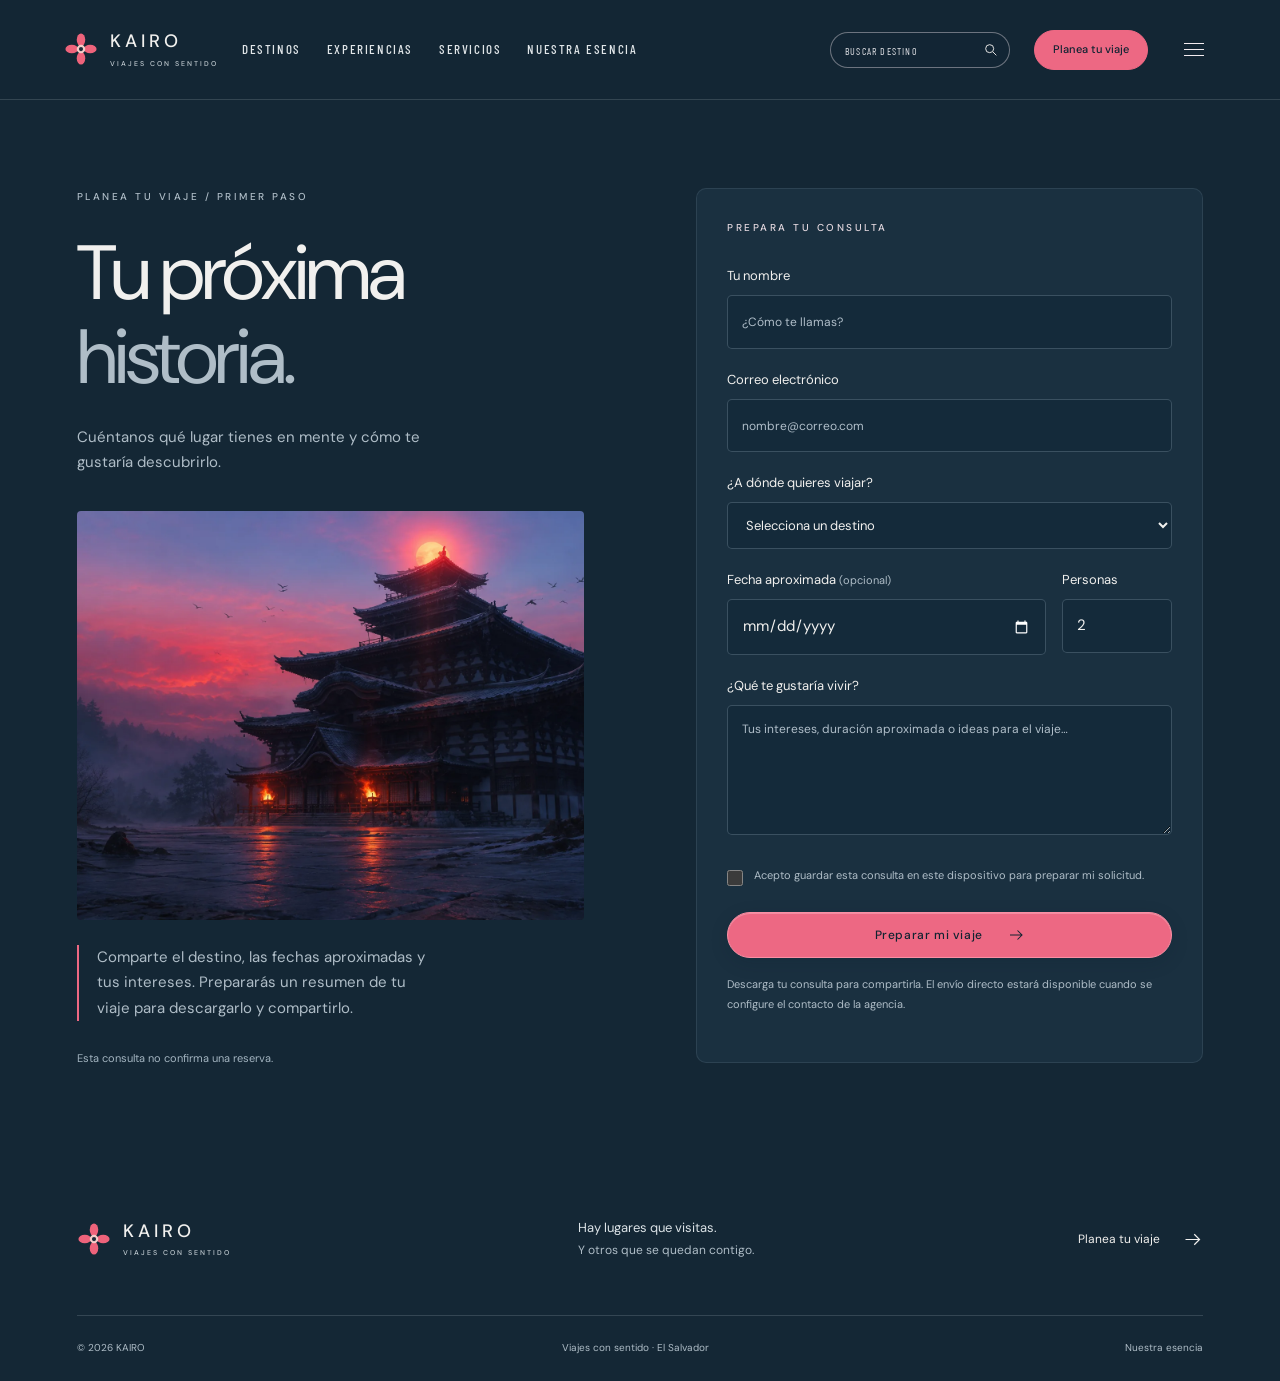
==== commit 3e00b48d: "Polish destination imagery, buttons and responsive travel interface" ====
--- a/contacto.html
+++ b/contacto.html
@@ -4,7 +4,7 @@
 <meta name="theme-color" content="#223447"><meta name="description" content="Prepara una consulta personal para descubrir tu próximo destino.">
 <title>Planea tu viaje — KAIRO</title><link rel="icon" type="image/svg+xml" href="assets/logo.svg">
 <link rel="preconnect" href="https://fonts.googleapis.com"><link rel="preconnect" href="https://fonts.gstatic.com" crossorigin>
-<link rel="stylesheet" href="assets/styles.css?v=20261016">
+<link rel="stylesheet" href="assets/styles.css?v=20261016-premium">
 
-<script src="assets/app.js?v=20261016" defer></script></head>
+<script src="assets/app.js?v=20261016-premium" defer></script></head>
 <body data-page="contacto"><div id="app"></div><noscript><main style="padding:40px"><h1>KAIRO — Viajes con sentido</h1><p>Activa JavaScript para explorar destinos y preparar tu consulta.</p><nav><a href="index.html">Inicio</a> · <a href="destinos.html">Destinos</a> · <a href="experiencias.html">Experiencias</a> · <a href="nosotros.html">Nuestra esencia</a> · <a href="contacto.html">Contacto</a></nav></main></noscript></body></html>
--- a/assets/styles.css
+++ b/assets/styles.css
@@ -1,73 +1,249 @@
 @import url('https://fonts.googleapis.com/css2?family=Barlow+Condensed:wght@400;500;600&family=DM+Sans:wght@300;400;500;600;700&display=swap');
-:root{--bg:#142331;--panel:#192c3b;--paper:#f3f2ee;--ink:#eff1f0;--muted:#a9bac3;--accent:#ee637b;--line:rgba(218,231,237,.15);--font:'DM Sans',Arial,sans-serif;--display:'Barlow Condensed','Arial Narrow',sans-serif;color-scheme:dark}*{box-sizing:border-box}html{scroll-behavior:smooth;scroll-padding-top:100px}body{margin:0;background:var(--bg);font-family:var(--font);color:var(--ink);font-size:15px;line-height:1.7;-webkit-font-smoothing:antialiased}button,input,select,textarea{font:inherit}a{color:inherit;text-decoration:none}button{color:inherit;cursor:pointer}button,a,input,textarea,select{-webkit-tap-highlight-color:transparent}button{border:0;background:none}button:focus-visible,a:focus-visible,input:focus-visible,select:focus-visible,textarea:focus-visible{outline:2px solid var(--accent);outline-offset:5px}img{max-width:100%;display:block;object-fit:cover}svg{width:21px;height:21px;fill:none;stroke:currentColor;stroke-width:1.3;flex-shrink:0}h1,h2,h3,p{margin:0}h1,h2,h3{font-weight:400}h2{font-size:clamp(30px,3.6vw,52px);line-height:1.2;letter-spacing:-1.7px}h3{font-size:24px;line-height:1.4}em{font-style:normal;color:var(--muted)}[hidden]{display:none!important}.home-shell{background:#142633}.header{height:96px;display:flex;align-items:center;justify-content:space-between;padding:0 52px;gap:24px;position:relative;z-index:20;border-bottom:1px solid var(--line);background:rgba(18,35,48,.95)}.home-shell .header{position:absolute;top:0;left:0;right:0;background:linear-gradient(#17263866,transparent);border-bottom:0}.brand{display:flex;align-items:center;gap:12px;flex-shrink:0}.brand img{object-fit:contain}.brand>span{font-size:18px;letter-spacing:5px;line-height:1.2;font-weight:500}.brand small{display:block;font-size:8px;letter-spacing:3.2px;margin-top:6px;color:#b9c5cc}.desktop-nav{display:flex;gap:29px;align-items:center}.desktop-nav a,.header-contact{font-size:10px;letter-spacing:1.5px;text-transform:uppercase}.desktop-nav a{position:relative;padding:12px 0}.desktop-nav a:after{content:'';position:absolute;height:1px;background:var(--accent);bottom:5px;left:0;width:0;transition:width .25s}.desktop-nav a:hover:after,.desktop-nav a[aria-current]:after{width:100%}.header-contact{display:flex;align-items:center;gap:16px}.header-contact:hover{color:var(--accent)}.header-contact svg{width:18px}.menu-toggle{display:none;padding:12px}.menu-toggle span{display:block;width:23px;height:1px;background:white;margin:6px 0}.mobile-menu{position:absolute;left:0;right:0;top:90px;z-index:25;background:#172a39;padding:20px 30px;border-bottom:1px solid var(--line)}.mobile-menu a{display:flex;justify-content:space-between;padding:14px 0;font-size:20px;border-bottom:1px solid var(--line)}.skip{position:absolute;top:-100px;left:20px;z-index:100;background:var(--accent);color:#101d29;padding:10px 15px}.skip:focus{top:10px}.hero-images,.hero-image,.hero-shade{position:absolute;inset:0;width:100%;height:100%}.hero-image{opacity:0;object-position:65% 50%;transition:opacity 1.1s ease,transform 9s linear;transform:scale(1.045);z-index:-2}.hero-image.active{opacity:1;transform:scale(1)}.hero-shade{background:linear-gradient(0deg,#112632 0%,#132838cf 11%,transparent 43%),linear-gradient(90deg,#142534d9 0%,#17253785 35%,#18273605 74%),linear-gradient(180deg,#17273960,transparent 40%);z-index:-1}.eyebrow{display:block;font-size:9px;letter-spacing:2.8px;font-weight:500;text-transform:uppercase;line-height:1.8;color:var(--muted)}.hero-eyebrow{font-size:8px;color:#e2c1cb;letter-spacing:2.7px}.hero h1{font-family:var(--display);font-weight:500;font-size:clamp(80px,9.1vw,144px);line-height:.95;letter-spacing:6px;margin:22px 0 25px}.hero h1 span{display:block;font-family:var(--font);font-size:clamp(22px,2.6vw,38px);font-weight:300;letter-spacing:-1px;line-height:1.6;margin-top:8px}.hero-copy>p{font-size:13px;line-height:1.8;max-width:340px;color:#d0d7de}.hero-credit{display:flex;align-items:center;gap:13px;margin-top:27px;margin-bottom:24px}.credit-line{width:26px;height:1px;background:var(--accent)}.hero-credit strong{font-size:11px;font-weight:500;letter-spacing:1px;display:block}.hero-credit div>span{font-size:7px;letter-spacing:2px;color:#adbcc6}.button{display:inline-flex;align-items:center;justify-content:center;gap:25px;font-size:11px;letter-spacing:1px;font-weight:500;padding:14px 24px;border:1px solid var(--line);transition:background .2s,transform .2s;line-height:1.5}.button svg{width:18px}.button:hover{transform:translateY(-2px)}.coral{background:var(--accent);color:#fff;border:1px solid var(--accent);border-radius:30px}.coral:hover{background:#fa7b91}.hero-side{position:absolute;right:30px;top:48%;transform:translateY(-50%);writing-mode:vertical-rl;display:flex;align-items:center;gap:18px;font-size:7px;letter-spacing:2.2px;color:#bbcbd3}.vertical-line{height:60px;width:1px;background:#abc4d255}.hero-bottom{position:absolute;bottom:30px;left:48px;right:48px;display:grid;grid-template-columns:1fr auto 1fr;align-items:center;gap:16px}.hero-counter{font-size:10px;letter-spacing:2px;display:flex;align-items:center;gap:14px;color:#91aab9}.hero-counter>span:first-child{color:white}.counter-line{height:1px;width:45px;background:#91aab950}.carousel-controls{display:flex;align-items:center;gap:22px}.carousel-arrow{background:#df617780;border:1px solid #f3889e66;width:28px;height:28px;display:grid;place-items:center;border-radius:50%;padding:0}.carousel-arrow:hover{background:var(--accent)}.carousel-arrow svg{width:15px}.carousel-arrow.prev svg{transform:rotate(180deg)}.thumbs{display:flex;gap:16px;align-items:center;height:142px}.thumb{position:relative;width:76px;height:76px;border-radius:50%;padding:5px;border:1px dashed #e1bdce66;transition:width .4s,height .4s,opacity .4s;opacity:.6;flex-shrink:0}.thumb img{width:100%;height:100%;border-radius:50%;object-fit:cover}.thumb span{position:absolute;bottom:8px;left:50%;transform:translateX(-50%);font-size:8px;color:white;text-shadow:0 1px 4px black}.thumb.selected{width:120px;height:120px;border-color:#f2a0b3;opacity:1}.thumb:hover{opacity:1}.pause{justify-self:end;width:30px;height:30px;border-radius:50%;color:#b4c6d0;border:1px solid var(--line);line-height:1}.section{padding:88px 7%}.intro{display:grid;grid-template-columns:1.2fr 1fr;gap:10%;border-bottom:1px solid var(--line)}.intro h2{margin-top:24px}.intro-text{padding-top:40px}.intro-text p{color:#acbdc8;font-size:14px;line-height:1.9}.intro-text p+p{margin-top:18px}.text-link{display:inline-flex;align-items:center;gap:30px;padding:10px 0;border-bottom:1px solid #70899855;font-size:11px;letter-spacing:.7px;transition:color .2s}.text-link:hover{color:var(--accent)}.intro-text .text-link{margin-top:20px}.section-head{display:flex;align-items:end;justify-content:space-between;gap:35px;margin-bottom:44px}.section-head h2{margin-top:17px}.project-grid{display:grid;grid-template-columns:1.4fr 1fr;gap:35px}.project:nth-child(2){padding-top:70px}.project:nth-child(3){grid-column:1/-1;width:65%;margin-left:auto;margin-top:20px}.project-image{display:block;width:100%;padding:0;position:relative;overflow:hidden}.project-image img{width:100%;aspect-ratio:1.45;transition:transform .6s,filter .6s;filter:brightness(.88)}.project-image:hover img{transform:scale(1.035);filter:brightness(1)}.image-arrow{position:absolute;bottom:17px;right:17px;border:1px solid #ffffff60;background:#16273880;border-radius:50%;width:38px;height:38px;display:grid;place-items:center}.project-label{display:flex;justify-content:space-between;align-items:center;padding-top:18px;gap:15px}.project-label h3{font-size:21px;margin-top:5px}.project-label h3 button{padding:0;text-align:left}.project-label .eyebrow{font-size:8px;letter-spacing:1.5px}.concept-label{font-size:9px;color:#9caeb9;border:1px solid var(--line);padding:2px 8px;white-space:nowrap}.disclosure{font-size:10px;color:#90a4b0;line-height:1.8;margin-top:30px}.service-strip{border-top:1px solid var(--line);padding-top:60px}.service-strip>.eyebrow{margin-bottom:25px}.service-strip>a{display:flex;gap:32px;padding:25px 0;border-bottom:1px solid var(--line);align-items:center}.service-strip>a>span{font-size:10px;color:var(--accent)}.service-strip h3{flex:1;font-size:clamp(22px,2.7vw,36px);letter-spacing:-.5px}.service-strip a:hover h3{color:var(--accent)}.closing{background:#1b2f3e;text-align:center;padding:85px 25px}.closing h2{margin:20px 0 30px}.footer{padding:55px 7% 20px;display:grid;grid-template-columns:1fr 1fr auto;align-items:center;gap:30px}.footer p{font-size:12px;color:#ccd7dd}.footer p span{font-size:10px;color:#91a8b7}.footer>a:last-of-type{display:flex;align-items:center;gap:20px;font-size:11px}.footer-bottom{grid-column:1/-1;display:flex;justify-content:space-between;gap:20px;border-top:1px solid var(--line);padding-top:20px;margin-top:22px;color:#8da3b1;font-size:9px}.page-heading{padding-bottom:50px}.page-heading h1{font-size:clamp(48px,6vw,85px);letter-spacing:-3px;line-height:1.1;margin:25px 0}.page-heading p{color:var(--muted);max-width:500px}.portfolio{padding-top:15px}.filters{display:flex;flex-wrap:wrap;gap:15px;margin-bottom:50px}.filters button{padding:8px 18px;border:1px solid var(--line);border-radius:30px;font-size:11px;color:var(--muted)}.filters button[aria-pressed=true]{color:white;background:var(--accent);border-color:var(--accent)}.portfolio-grid .project:nth-child(2){padding-top:0}.portfolio-grid .project:nth-child(3){width:100%;grid-column:auto;margin:0}.portfolio-grid{grid-template-columns:1fr 1fr}.service-detail{display:grid;grid-template-columns:1fr 1fr;gap:8%;align-items:center;border-top:1px solid var(--line);scroll-margin-top:20px}.service-photo img{aspect-ratio:1;object-position:center}.service-detail h2{margin:20px 0;font-size:clamp(30px,3vw,44px)}.service-detail p,.identity p{color:var(--muted);font-size:14px}.service-detail:nth-child(odd) .service-photo{order:2}.detail-list{list-style:none;padding:0;margin:25px 0;color:var(--muted);font-size:12px}.detail-list li{padding:10px 0;border-bottom:1px solid var(--line)}.detail-list li:before{content:'↗';color:var(--accent);margin-right:14px}.process h2{margin-top:20px}.process ol{display:grid;grid-template-columns:repeat(4,1fr);gap:30px;list-style:none;padding:0;margin:45px 0 0}.process li{border-top:1px solid var(--line);padding-top:20px}.process li>span{color:var(--accent);font-size:10px}.process h3{font-size:22px;margin:15px 0 10px}.process p{color:var(--muted);font-size:12px}.studio-cover{height:550px;position:relative;isolation:isolate}.studio-cover>img{position:absolute;width:100%;height:100%;z-index:-2}.studio-cover:after{content:'';position:absolute;inset:0;background:linear-gradient(90deg,#122735ca,#12273530),linear-gradient(0deg,#122735,transparent 60%);z-index:-1}.studio-cover>div{position:absolute;left:7%;right:7%;bottom:70px}.studio-cover h1{font-size:clamp(40px,4.6vw,66px);line-height:1.15;letter-spacing:-2px;margin-top:18px}.studio-cover em{color:#d1d9dd}.values>div{display:grid;grid-template-columns:50px 1fr 1fr;gap:30px;padding:30px 0;border-bottom:1px solid var(--line);align-items:center}.values>.eyebrow{margin-bottom:15px}.values>div>span{color:var(--accent);font-size:10px}.values p{color:var(--muted);font-size:13px}.identity{display:grid;grid-template-columns:180px 1fr;gap:60px;align-items:center;background:#1b2f3e}.identity>img{width:140px;object-fit:contain}.identity h2{margin:18px 0}.identity p{max-width:680px}.contact-layout{display:grid;grid-template-columns:1fr 1fr;gap:10%}.contact-intro h1{font-size:clamp(50px,6vw,85px);line-height:1.1;letter-spacing:-3px;margin:25px 0}.contact-intro>p:not(.disclosure){color:var(--muted);font-size:14px;max-width:320px}.contact-intro>img{margin-top:35px;aspect-ratio:1.2;width:100%}form{padding-top:5px}form>.eyebrow{margin-bottom:32px}form>label{display:block;margin:20px 0 8px;font-size:12px}form label>span{color:var(--muted);font-size:11px}input:not([type=checkbox]),select,textarea{width:100%;border:0;border-bottom:1px solid #526978;background:#172c3b;color:var(--ink);padding:12px 13px;border-radius:0}input::placeholder,textarea::placeholder{color:#8d9da8;font-size:12px}textarea{resize:vertical;min-height:110px;max-height:400px}select{font-size:12px}.consent{display:flex!important;gap:10px;align-items:start;margin:22px 0!important}.consent input{margin-top:5px;accent-color:var(--accent)}.consent span{font-size:10px}.form-note{font-size:10px;color:#99aeba;line-height:1.8;margin-top:18px}.form-result{margin-top:24px;padding:20px;background:#243947;border:1px solid var(--line)}.form-result p{font-size:12px;color:var(--muted)}.clear-draft{display:block;padding:15px 0 0;font-size:10px;color:var(--muted);text-decoration:underline}.project-dialog{border:1px solid var(--line);padding:0;background:#182c3a;color:var(--ink);width:min(800px,90vw);max-height:90svh;overflow:auto;border-radius:7px}.project-dialog::backdrop{background:#071420cf;backdrop-filter:blur(8px)}.dialog-image{width:100%;max-height:380px;object-fit:cover}.dialog-body{padding:35px}.dialog-body h2{margin:12px 0 18px}.dialog-body p{color:var(--muted);font-size:14px}.dialog-close{position:absolute;right:15px;top:15px;z-index:2;background:#132633cc;border:1px solid #ffffff55;border-radius:50%;width:36px;height:36px;font-size:25px;line-height:1}.dialog-open{overflow:hidden}.sr-only{position:absolute;width:1px;height:1px;padding:0;margin:-1px;overflow:hidden;clip:rect(0,0,0,0);white-space:nowrap;border:0}
-@media(min-width:1600px){}@media(max-width:1100px){.header{padding:0 30px}.desktop-nav{gap:20px}.hero-bottom{left:30px;right:30px}.carousel-controls{gap:16px}.section{padding:65px 6%}.hero h1{font-size:100px}.project-grid{gap:25px}.identity{gap:30px}}@media(max-width:800px){.header{height:88px;padding:0 24px;gap:15px}.desktop-nav{display:none}.header-contact{margin-left:auto;font-size:9px;gap:10px}.menu-toggle{display:block;padding:4px}.mobile-menu{top:88px}.brand>span{font-size:16px;letter-spacing:4px}.brand img{width:30px;height:30px}.brand small{font-size:7px}.hero h1{font-size:100px;margin-top:18px}.hero h1 span{font-size:30px}.hero-image{object-position:64% center}.hero-shade{background:linear-gradient(0deg,#112632 0%,#132838ce 15%,transparent 50%),linear-gradient(90deg,#142534ce,#17253745 70%),linear-gradient(180deg,#17273975,transparent 40%)}.hero-side{right:20px}.hero-bottom{left:24px;right:24px;bottom:23px;grid-template-columns:1fr auto}.carousel-controls{grid-column:1/-1;grid-row:1;justify-content:center}.hero-counter{grid-row:2;font-size:8px;margin-top:14px}.pause{grid-row:2}.thumbs{height:130px}.thumb{width:70px;height:70px}.thumb.selected{width:108px;height:108px}.intro{gap:30px;grid-template-columns:1fr}.intro-text{padding-top:0;max-width:530px}.section-head{align-items:start;flex-direction:column;gap:20px}.section{padding:55px 7%}.project-grid{gap:25px}.project:nth-child(2){padding-top:50px}.project:nth-child(3){width:85%}.service-detail{gap:30px;grid-template-columns:1fr}.service-photo img{aspect-ratio:1.5}.service-detail:nth-child(odd) .service-photo{order:0}.process ol{grid-template-columns:1fr 1fr}.values>div{grid-template-columns:30px 1fr;gap:10px 20px}.values p{grid-column:2}.identity{grid-template-columns:1fr;gap:25px}.identity img{width:90px;height:90px}.contact-layout{grid-template-columns:1fr;gap:45px}.contact-intro>img{aspect-ratio:1.8}.footer{grid-template-columns:1fr 1fr;padding:40px 7% 20px;gap:25px}.footer>a:last-of-type{grid-column:1/-1}.footer-bottom{flex-wrap:wrap;gap:10px 20px}.page-heading h1{letter-spacing:-2px}.closing{padding:60px 25px}}@media(max-width:480px){.header{padding:0 18px}.header-contact{font-size:8px}.header-contact svg{display:none}.hero h1{font-size:87px;letter-spacing:4px}.hero h1 span{font-size:27px}.hero-eyebrow{font-size:7px;letter-spacing:1.8px}.hero-copy>p{font-size:12px;max-width:275px}.hero-credit{margin-top:23px;margin-bottom:22px}.hero-side{display:none}.hero-bottom{left:20px;right:20px}.carousel-controls{gap:12px}.thumbs{gap:12px;height:116px}.thumb{width:61px;height:61px;padding:4px}.thumb.selected{width:96px;height:96px}.carousel-arrow{width:25px;height:25px}.project-grid{grid-template-columns:1fr}.project:nth-child(2){padding-top:0}.project:nth-child(3){width:100%;grid-column:auto;margin:0}.portfolio-grid{grid-template-columns:1fr}.service-strip>a{gap:18px}.service-strip h3{font-size:21px}.section{padding:45px 7%}.process ol{gap:20px}.process h3{font-size:19px}.footer{grid-template-columns:1fr}.footer>a:last-of-type{grid-column:auto}.footer-bottom{grid-column:auto;flex-direction:column;align-items:start}.studio-cover{height:460px}.studio-cover h1{font-size:37px}.dialog-body{padding:25px}.button{font-size:10px;padding:13px 20px}.page-heading h1{font-size:45px}.filters{gap:8px;margin-bottom:30px}.filters button{font-size:10px;padding:7px 12px}}
-@media(prefers-reduced-motion:reduce){html{scroll-behavior:auto}*,*:before,*:after{transition:none!important;animation:none!important}.hero-image{transform:none}.project-image:hover img,.button:hover{transform:none}}
-/* Composición de viajes */
-:root{--bg:#223447;--panel:#1a2e3d;--accent:#ed617e;--muted:#a6b8c6}body{background:var(--bg);height:94px;gap:24px}.brand{gap:10px}.brand>span{font-size:15px;letter-spacing:3px}.brand small{font-size:6px;letter-spacing:1.5px}.brand img{width:30px;height:30px}.desktop-nav{gap:27px;margin-left:10px}.desktop-nav a{font-family:var(--display);font-size:11px;font-weight:500;letter-spacing:1.7px;white-space:nowrap}.header-search{padding:0;display:flex;align-items:center;position:relative;width:200px;margin-left:auto;border:1px solid #f0e9f18c;border-radius:30px;height:25px}.header-search input[type=search]{background:transparent;border:0;min-width:0;color:#f1edf3;border-radius:30px;width:100%;padding:4px 12px;font-family:var(--display);font-size:10px;letter-spacing:1.4px;line-height:1}.header-search input::placeholder{font-size:9px;color:#e1dce4;letter-spacing:1.3px}.header-search button{padding:3px 9px 3px 3px;display:grid;place-items:center}.header-search svg{width:14px;height:14px}.menu-toggle{display:block;margin-left:25px;padding:5px}.menu-toggle span{width:20px;margin:5px 0;background:#e2dbe7}.mobile-menu{left:auto;width:320px;right:25px;top:80px;border:1px solid var(--line);background:#172b3bf2;backdrop-filter:blur(15px);border-radius:5px;box-shadow:0 20px 40px #06101f55}.mobile-menu a{font-size:16px}.hero-image{object-position:center}.hero-shade{background:linear-gradient(0deg,#122735 0%,#132a38b0 15%,transparent 45%),linear-gradient(90deg,#20324865 0%,#17253718 55%,transparent 85%),linear-gradient(180deg,#21334520,transparent 35%)}.hero-native{display:block;font-size:18px;letter-spacing:2px;line-height:1.2;color:#eee4ec}.hero h1{font-size:clamp(70px,7.8vw,120px);font-weight:500;letter-spacing:3px;line-height:1;margin:4px 0 13px;text-shadow:0 2px 20px #1c2a4530}.title-rule{width:70px;height:2px;display:block;background:var(--accent);margin:18px 0 19px}.hero-copy>p{font-size:12px;line-height:1.6;color:#efe7ed;max-width:295px;text-shadow:0 2px 8px #142334cc}.hero-credit{margin-top:23px;margin-bottom:19px;gap:10px}.route-icon{display:grid;place-items:center;width:28px;height:28px;background:#d6948960;border-radius:50%;border:1px solid #eed7cf77}.route-icon svg{width:15px;height:15px;color:#f5d6cf}.hero-credit strong{font-family:var(--display);font-size:12px;letter-spacing:2px}.hero-credit div>span{font-family:var(--display);font-size:9px;letter-spacing:2px;color:#b9b6c4}.hero .button{padding:9px 25px;font-family:var(--display);font-size:14px;letter-spacing:3px;min-width:142px;gap:20px}.hero .button svg{width:16px}.hero-bottom{bottom:18px;left:7%;right:7%;display:flex;justify-content:center}.carousel-controls{gap:25px}.thumbs{height:140px;gap:18px}.thumb{width:88px;height:88px;padding:4px;border:1px dashed #bfc6d16e;opacity:.48}.thumb img{object-position:center}.thumb.selected{width:132px;height:132px;border:1px dashed #ebc1cc;opacity:1}.thumb span{font-family:var(--display);font-size:9px;letter-spacing:1px;text-transform:uppercase;bottom:12px;opacity:0;transition:opacity .2s}.thumb.selected span,.thumb:hover span{opacity:1}.carousel-arrow{width:27px;height:27px;border:0;background:#e56b88bb}.pause{position:absolute;right:0;bottom:12px;width:23px;height:23px;font-size:9px;opacity:.6}.travel-grid{grid-template-columns:1fr 1fr}.travel-grid .project:nth-child(2){padding-top:65px}.travel-grid .project:nth-child(3){width:100%;grid-column:auto;margin:0}.travel-grid .project:nth-child(even){padding-top:65px}.travel-grid .project:last-child{grid-column:1/-1;width:65%;margin-left:auto}.portfolio-grid.travel-grid .project:nth-child(even){padding-top:0}.catalog-search{display:flex;max-width:420px;align-items:center;border-bottom:1px solid #70889a;margin-bottom:28px}.catalog-search input[type=search]{background:transparent;border:0;padding:13px 0}.catalog-search svg{margin-right:10px;color:var(--muted)}.filter-status{font-size:11px;color:var(--muted);margin-bottom:20px}.empty-state{padding:50px 0}.empty-state h2{font-size:30px}.empty-state p{color:var(--muted);margin:20px 0}.form-row{display:grid;grid-template-columns:1fr 110px;gap:15px}.form-row label{display:block;font-size:12px;margin:20px 0 8px}.form-row label span{font-size:10px;color:var(--muted)}.route-heading{font-size:17px;margin-top:24px}
-@media(min-width:1600px){}@media(max-width:1200px){.header{padding:0 35px;gap:20px}.desktop-nav{gap:18px;margin-left:0}.header-search{width:155px}.menu-toggle{margin-left:10px}.hero h1{font-size:100px}.thumb{width:75px;height:75px}.thumb.selected{width:118px;height:118px}.thumbs{gap:14px}}
-@media(max-width:1000px){.desktop-nav{display:none}.header-search{width:200px}.hero-copy>p{font-size:12px}.hero-native{font-size:17px}.hero h1{font-size:94px}.carousel-controls{gap:20px}}
-@media(max-width:800px){.header{height:85px;padding:0 25px;gap:15px}.header-search{width:180px}.menu-toggle{margin-left:0}.mobile-menu{top:75px;right:18px}.hero-image{object-position:62% center}.hero-shade{background:linear-gradient(0deg,#122735 0%,#132a38b0 20%,transparent 55%),linear-gradient(90deg,#1c2b4070,#17253720),linear-gradient(180deg,#21334540,transparent 40%)}.hero-bottom{bottom:25px;left:5%;right:5%}.carousel-controls{gap:15px}.thumbs{gap:10px;height:120px}.thumb{width:62px;height:62px}.thumb.selected{width:104px;height:104px}.pause{bottom:-8px;right:0}.travel-grid .project:last-child{width:100%}.travel-grid .project:nth-child(even){padding-top:40px}}
-@media(max-width:600px){.header{padding:0 20px}.brand>span{font-size:12px;letter-spacing:2px}.brand small{display:none}.brand img{width:26px;height:26px}.brand{gap:7px}.header-search{width:150px;height:25px}.header-search input[type=search]{font-size:9px;padding:4px 9px}.header-search input::placeholder{font-size:8px;letter-spacing:.7px}.hero h1{font-size:92px}.hero-copy>p{max-width:275px}.thumb{width:50px;height:50px}.thumb.selected{width:90px;height:90px}.thumbs{gap:8px;height:108px}.carousel-controls{gap:10px}.carousel-arrow{width:22px;height:22px}.travel-grid{grid-template-columns:1fr}.travel-grid .project:nth-child(even){padding-top:0}.travel-grid .project:last-child{grid-column:auto;width:100%;margin:0}}
-@media(max-width:400px){.header{padding:0 16px;gap:10px;height:78px}.header-search{width:125px}.header-search input::placeholder{font-size:7px}.menu-toggle span{width:18px}.hero h1{font-size:84px}.hero-native{font-size:16px}.hero-copy>p{font-size:11px;max-width:245px}.hero-bottom{left:4%;right:4%;bottom:28px}.thumb{width:38px;height:38px;padding:3px}.thumb.selected{width:77px;height:77px}.thumbs{gap:7px;height:94px}.carousel-controls{gap:7px}.carousel-arrow{width:19px;height:19px}.thumb span{font-size:8px;bottom:9px}.mobile-menu{width:calc(100% - 30px);right:15px;top:72px}.form-row{grid-template-columns:1fr 85px}}
-
-/* Pantalla completa y contenido empresarial */
-.site-shell{width:100%;max-width:none;margin:0;border:0;border-radius:0;box-shadow:none;position:relative;overflow:clip;background:#152936}
-body{background:#152936}
-.hero{height:100svh;min-height:800px;max-height:none;position:relative;isolation:isolate;background:#1d2e42;overflow:hidden}
-.hero-copy{position:relative;padding-top:clamp(155px,21svh,230px);margin-left:clamp(28px,10vw,190px);width:36%;max-width:430px;z-index:2}
-.hero h1{font-size:clamp(100px,8.8vw,145px)}
-.hero-copy>p{font-size:14px;max-width:340px;line-height:1.7}
-.hero .button{min-height:46px;padding:10px 28px}
-.hero-bottom{bottom:28px;left:7%;right:7%}
-.section{padding-inline:max(6%,calc((100% - 1380px)/2));padding-block:90px}
-.header{padding-inline:clamp(24px,5vw,100px);height:100px;gap:24px}
-.desktop-nav{gap:25px}
-.desktop-nav a{font-size:13px;letter-spacing:1.5px}
-.header-search{height:32px;width:180px;flex-shrink:0}
-.header-search input[type=search]{font-size:12px}
-.header-search input::placeholder{font-size:10px}
-.brand>span{font-size:18px}
-.brand small{font-size:7px;letter-spacing:2px}
-.brand img{width:35px;height:35px}
-.header-cta{white-space:nowrap;font-size:11px;border:1px solid #ffffff65;border-radius:25px;padding:10px 18px;transition:background .2s}
-.header-cta:hover,.header-cta[aria-current]{background:var(--accent);border-color:var(--accent)}
-.menu-toggle{margin-left:0;min-width:40px;min-height:44px}
-.mobile-menu{top:88px;right:4%}
-.home-shell .header{background:linear-gradient(#13233399,transparent)}
-.journey-intro{background:#1b3040;display:grid;grid-template-columns:1fr 1.2fr;gap:8%;align-items:start}
-.journey-intro h2{margin-top:18px}
-.journey-intro>div>p{margin-top:22px;color:var(--muted);max-width:380px;font-size:14px}
-.journey-steps{list-style:none;margin:0;padding:0;counter-reset:step}
-.journey-steps li{display:grid;grid-template-columns:38px 1fr;gap:18px;border-bottom:1px solid var(--line);padding:24px 0;counter-increment:step}
+:root{--bg:#142735;--panel:#1b3040;--ink:#f1f0ee;--muted:#afbdc7;--accent:#ed6883;--line:rgba(219,229,237,.16);--font:'DM Sans',Arial,sans-serif;--display:'Barlow Condensed','Arial Narrow',sans-serif;color-scheme:dark}
+*{box-sizing:border-box}
+html{scroll-behavior:smooth;scroll-padding-top:115px}
+body{margin:0;min-width:280px;background:var(--bg);color:var(--ink);font-family:var(--font);font-size:15px;line-height:1.7;-webkit-font-smoothing:antialiased}
+button,input,select,textarea{font:inherit}
+a{color:inherit;text-decoration:none}
+button{border:0;background:none;color:inherit;cursor:pointer}
+button,a,input,select,textarea{-webkit-tap-highlight-color:transparent}
+a,button{touch-action:manipulation}
+button:focus-visible,a:focus-visible,input:focus-visible,select:focus-visible,textarea:focus-visible,summary:focus-visible{outline:2px solid #ffb2c2;outline-offset:5px}
+img{display:block;max-width:100%;height:auto;object-fit:cover}
+svg{width:21px;height:21px;flex-shrink:0;fill:none;stroke:currentColor;stroke-width:1.4}
+h1,h2,h3,p{margin:0}
+h1,h2,h3{font-weight:400;text-wrap:balance}
+h2{font-size:clamp(30px,3.5vw,52px);line-height:1.17;letter-spacing:-1.7px}
+h3{font-size:23px;line-height:1.35}
+em{font-style:normal;color:var(--muted)}
+[hidden]{display:none!important}
+.site-shell{position:relative;width:100%;max-width:none;margin:0;border:0;border-radius:0;box-shadow:none;background:var(--bg);isolation:isolate}
+.section{padding:88px max(6%,calc((100% - 1380px)/2))}
+.eyebrow{display:block;font-size:10px;font-weight:500;line-height:1.8;letter-spacing:2.5px;text-transform:uppercase;color:var(--muted)}
+.skip{position:fixed;top:-100px;left:20px;z-index:100;background:var(--accent);color:#162633;padding:12px 18px}
+.skip:focus{top:10px}
+.sr-only{position:absolute;width:1px;height:1px;margin:-1px;padding:0;overflow:hidden;clip:rect(0,0,0,0);white-space:nowrap;border:0}
+/* Navegación */
+.header{position:sticky;top:0;z-index:30;display:flex;align-items:center;justify-content:space-between;gap:24px;height:100px;padding:0 clamp(24px,5vw,100px);background:#142735f5;border-bottom:1px solid var(--line)}
+.home-shell .header{position:absolute;inset:0 0 auto;background:linear-gradient(#152738a8,transparent);border-bottom-color:transparent}
+.home-shell .header.is-scrolled{position:fixed;background:#142735f5;border-bottom-color:var(--line);box-shadow:0 8px 30px #06142220}
+.brand{display:flex;align-items:center;gap:12px;flex-shrink:0}
+.brand img{width:34px;height:34px;object-fit:contain}
+.brand>span{font-size:18px;font-weight:500;letter-spacing:4px;line-height:1.2}
+.brand small{display:block;margin-top:7px;font-size:7px;letter-spacing:2px;color:#c2ccd2}
+.desktop-nav{display:flex;align-items:center;gap:26px}
+.desktop-nav a{position:relative;padding:15px 0;font-family:var(--display);font-size:13px;font-weight:500;letter-spacing:1.6px;text-transform:uppercase;white-space:nowrap;color:#e1e6e9;transition:color .2s}
+.desktop-nav a:after{content:'';position:absolute;bottom:7px;left:0;width:0;height:1px;background:var(--accent);transition:width .25s}
+.desktop-nav a:hover,.desktop-nav a[aria-current]{color:white}
+.desktop-nav a:hover:after,.desktop-nav a[aria-current]:after{width:100%}
+.header-search{position:relative;display:flex;align-items:center;flex-shrink:0;width:180px;height:36px;padding:0;margin-left:auto;border:1px solid #e4dbe16e;border-radius:30px;background:#14263725;transition:border-color .2s,background .2s}
+.header-search:focus-within{border-color:#f8bcc9;background:#142637a6}
+.header-search input[type=search]{min-width:0;width:100%;height:100%;padding:5px 0 5px 14px;background:transparent;border:0;border-radius:30px;font-family:var(--display);font-size:12px;letter-spacing:1.3px;color:white}
+.header-search input::placeholder{font-size:10px;letter-spacing:1.2px;color:#e0e1e6}
+.header-search button{display:grid;place-items:center;min-width:36px;height:36px;padding:6px}
+.header-search svg{width:16px;height:16px}
+.header-cta{display:inline-flex;align-items:center;justify-content:center;min-height:40px;padding:9px 18px;border:1px solid #e3e8ec88;border-radius:30px;font-size:11px;font-weight:500;white-space:nowrap;transition:background .2s,border-color .2s}
+.header-cta:hover,.header-cta[aria-current]{background:var(--accent);border-color:var(--accent);color:#102332}
+.menu-toggle{display:flex;flex-direction:column;justify-content:center;align-items:center;gap:5px;min-width:44px;min-height:44px;padding:10px;border:1px solid transparent;border-radius:50%;transition:background .2s,border-color .2s}
+.menu-toggle:hover,.menu-toggle[aria-expanded=true]{background:#ffffff0b;border-color:var(--line)}
+.menu-toggle span{width:20px;height:1px;background:#f3ecf0;transition:transform .2s,opacity .2s}
+.menu-toggle[aria-expanded=true] span:first-child{transform:translateY(6px) rotate(45deg)}
+.menu-toggle[aria-expanded=true] span:nth-child(2){opacity:0}
+.menu-toggle[aria-expanded=true] span:last-child{transform:translateY(-6px) rotate(-45deg)}
+.mobile-menu{position:fixed;top:89px;right:4%;z-index:40;width:min(340px,calc(100% - 32px));padding:16px 25px 22px;background:#162c3cf5;backdrop-filter:blur(18px);border:1px solid #a7bfcd35;border-radius:12px;box-shadow:0 25px 65px #07121d80}
+.mobile-menu a{display:flex;justify-content:space-between;align-items:center;padding:16px 0;border-bottom:1px solid var(--line);font-size:15px}
+.mobile-menu a:hover,.mobile-menu a[aria-current]{color:#ffa3b7}
+.mobile-menu a:last-child{border-bottom:0;color:#ffa3b7}
+/* Portada y selector circular */
+.hero{position:relative;isolation:isolate;height:100svh;min-height:800px;overflow:hidden;background:#1d2e42}
+.hero-images,.hero-image,.hero-shade{position:absolute;inset:0;width:100%;height:100%}
+.hero-image{z-index:-2;opacity:0;object-position:var(--scene-focus,center);transform:scale(1.025);transition:opacity 1s ease,transform 9s linear}
+.hero-image.active{opacity:1;transform:scale(1)}
+.hero-shade{z-index:-1;background:linear-gradient(0deg,#142735 0%,#142735af 13%,transparent 42%),linear-gradient(90deg,#182a3d94 0%,#172b4128 44%,transparent 80%),linear-gradient(180deg,#14263730,transparent 30%)}
+.hero-copy{position:relative;z-index:2;width:36%;max-width:440px;margin-left:clamp(28px,10vw,190px);padding-top:clamp(155px,21svh,235px)}
+.hero-native{display:block;color:#f3e5ed;font-size:18px;line-height:1.2;letter-spacing:2px}
+.hero h1{margin:6px 0 13px;font-family:var(--display);font-size:clamp(100px,8.8vw,145px);font-weight:500;line-height:1;letter-spacing:3px;text-shadow:0 4px 30px #14273520}
+.hero h1.is-long{font-size:clamp(80px,7.4vw,125px)}
+.title-rule{display:block;width:65px;height:2px;margin:20px 0;background:var(--accent)}
+.hero-copy>p{max-width:335px;color:#f1eaf0;font-size:14px;line-height:1.75;text-shadow:0 2px 12px #132332b0}
+.hero-credit{display:flex;align-items:center;gap:11px;margin:25px 0 23px}
+.route-icon{display:grid;place-items:center;width:32px;height:32px;border:1px solid #e7c1bd80;border-radius:50%;background:#e5ae9d30}
+.route-icon svg{width:15px;height:15px;color:#f0c4b7}
+.hero-credit strong{display:block;font-family:var(--display);font-size:12px;font-weight:500;letter-spacing:2px;color:#fff2ee}
+.hero-credit div>span{font-family:var(--display);font-size:10px;letter-spacing:2px;color:#d1c3cc}
+.hero .button{min-height:46px;min-width:165px;padding:11px 26px;font-family:var(--display);font-size:14px;letter-spacing:2.4px}
+.hero-bottom{position:absolute;bottom:28px;left:7%;right:7%;display:flex;align-items:center;justify-content:center;gap:20px}
+.carousel-controls{display:flex;align-items:center;gap:22px}
+.thumbs{display:flex;align-items:center;gap:18px;height:144px}
+.thumb{position:relative;flex-shrink:0;width:86px;height:86px;padding:5px;border:1px dashed #c2cad080;border-radius:50%;opacity:.66;transition:width .4s,height .4s,opacity .3s,border-color .3s}
+.thumb img{width:100%;height:100%;border-radius:50%;object-position:var(--scene-focus,center)}
+.thumb:after{content:'';position:absolute;inset:5px;border-radius:50%;background:linear-gradient(transparent 50%,#142735a0);pointer-events:none}
+.thumb span{position:absolute;z-index:1;bottom:15px;left:50%;transform:translateX(-50%);font-family:var(--display);font-size:10px;letter-spacing:1px;text-transform:uppercase;color:white;text-shadow:0 1px 5px black;opacity:0;transition:opacity .2s}
+.thumb.selected{width:130px;height:130px;opacity:1;border-color:#fac6d1}
+.thumb.selected:before{content:'';position:absolute;inset:-5px;border:1px solid #e5a1b026;border-radius:50%;pointer-events:none}
+.thumb.selected span,.thumb:hover span{opacity:1}
+.thumb:hover{opacity:1;border-color:#f4c2ce}
+.carousel-arrow,.pause{display:grid;place-items:center;flex-shrink:0;width:40px;height:40px;padding:8px;border:1px solid #e8a7b65c;border-radius:50%;background:#dd647d38;color:#ffbac9;transition:background .2s,color .2s,border-color .2s}
+.carousel-arrow:hover,.pause:hover{background:var(--accent);color:#102332;border-color:var(--accent)}
+.carousel-arrow svg{width:17px;height:17px}
+.carousel-arrow.prev svg{transform:rotate(180deg)}
+.pause{position:absolute;right:0;bottom:16px;width:36px;height:36px;font-size:13px;background:#172d3d80;border-color:var(--line);color:#d3dce2}
+/* Botones y enlaces */
+.button{display:inline-flex;align-items:center;justify-content:center;gap:24px;min-height:46px;padding:13px 25px;border:1px solid var(--line);border-radius:30px;font-size:12px;font-weight:500;line-height:1.5;letter-spacing:.6px;transition:background .2s,border-color .2s,transform .2s,box-shadow .2s}
+.button svg{width:18px;height:18px;transition:transform .2s}
+.coral{background:var(--accent);border-color:#fa8fa4;color:#112331;box-shadow:inset 0 1px 0 #ffd2dc55,0 5px 18px #071a2526}
+.coral:hover{background:#f78da2;border-color:#ffc3d0;box-shadow:inset 0 1px 0 #ffe2e955,0 8px 24px #071a253d;transform:translateY(-2px)}
+.button:hover svg{transform:translateX(3px)}
+.button:active{transform:translateY(0)}
+.text-link{display:inline-flex;align-items:center;justify-content:space-between;gap:28px;min-height:42px;padding:9px 0;border-bottom:1px solid #8ea4b160;font-size:12px;font-weight:500;letter-spacing:.3px;transition:color .2s,border-color .2s}
+.text-link svg{width:18px;transition:transform .2s}
+.text-link:hover{color:#ffaabd;border-color:var(--accent)}
+.text-link:hover svg{transform:translateX(4px)}
+/* Contenido editorial y destinos */
+.intro{display:grid;grid-template-columns:1.2fr 1fr;gap:10%;border-bottom:1px solid var(--line)}
+.intro h2{margin-top:23px}
+.intro-text{padding-top:35px}
+.intro-text p{font-size:15px;line-height:1.9;color:var(--muted);max-width:520px}
+.intro-text p+p{margin-top:18px}
+.intro-text .text-link{margin-top:23px}
+.section-head{display:flex;align-items:end;justify-content:space-between;gap:35px;margin-bottom:44px}
+.section-head h2{margin-top:18px}
+.project-grid{display:grid;grid-template-columns:1fr 1fr;gap:45px 36px;align-items:start}
+.project{min-width:0}
+.travel-grid .project:nth-child(even){padding-top:62px}
+.travel-grid .project:last-child{grid-column:1/-1;width:65%;margin-left:auto}
+.project-image{position:relative;display:block;width:100%;padding:0;overflow:hidden;isolation:isolate;border-radius:4px;background:#223b4b}
+.project-image img{width:100%;height:auto;aspect-ratio:1.45;object-position:var(--scene-focus,center);filter:brightness(1.03) saturate(.96);transition:transform .7s cubic-bezier(.2,.7,.2,1),filter .7s}
+.project-image:after{content:'';position:absolute;inset:0;z-index:0;background:linear-gradient(transparent 55%,#0e223b65);border:1px solid #ffffff12;border-radius:inherit;pointer-events:none}
+.image-arrow{position:absolute;right:20px;bottom:20px;z-index:1;display:grid;place-items:center;width:43px;height:43px;border:1px solid #e6e4eb7a;border-radius:50%;background:#182f4280;backdrop-filter:blur(8px);transition:background .25s,border-color .25s}
+.project-image:hover img{transform:scale(1.035);filter:brightness(1.08) saturate(1)}
+.project-image:hover .image-arrow{background:var(--accent);border-color:var(--accent);color:#102332}
+.project-label{display:flex;align-items:center;justify-content:space-between;gap:18px;padding-top:21px}
+.project-label .eyebrow{font-size:9px;letter-spacing:1.8px}
+.project-label h3{margin-top:6px;font-size:25px;letter-spacing:-.5px}
+.concept-label{display:inline-flex;align-items:center;gap:12px;min-height:40px;padding:8px 14px;border:1px solid #a8c0cd40;border-radius:25px;background:#ffffff03;color:#e4e9ed;font-size:10px;white-space:nowrap;transition:border-color .2s,background .2s}
+.concept-label svg{width:15px;height:15px}
+.concept-label:hover{border-color:#f6a6ba88;background:#ed688310;color:#ffb7c7}
+.disclosure{margin-top:28px;font-size:11px;line-height:1.8;color:#a4b5c1}
+.service-strip{border-top:1px solid var(--line);padding-top:60px}
+.service-strip>.eyebrow{margin-bottom:25px}
+.service-strip>a{display:flex;align-items:center;gap:32px;padding:26px 0;border-bottom:1px solid var(--line)}
+.service-strip>a>span{font-size:11px;letter-spacing:1px;color:var(--accent)}
+.service-strip h3{flex:1;font-size:clamp(23px,2.7vw,36px);letter-spacing:-.6px;transition:color .2s}
+.service-strip a:hover h3{color:#fba8bb}
+.closing{position:relative;padding:90px 24px;text-align:center;isolation:isolate;background:radial-gradient(ellipse at 50% 110%,#64415033,transparent 60%),var(--panel);border-top:1px solid var(--line)}
+.closing h2{margin:22px 0 33px}
+.footer{display:grid;grid-template-columns:1fr 1fr auto;align-items:center;gap:30px;padding:60px max(6%,calc((100% - 1380px)/2)) 25px}
+.footer p{font-size:13px;color:#dce3e7}
+.footer p span{font-size:12px;color:var(--muted)}
+.footer>a:last-of-type{display:flex;align-items:center;gap:22px;min-height:44px;font-size:12px}
+.footer>a:last-of-type:hover{color:#ffadc0}
+.footer-bottom{grid-column:1/-1;display:flex;justify-content:space-between;gap:20px;margin-top:24px;padding-top:23px;border-top:1px solid var(--line);font-size:10px;color:var(--muted)}
+.page-heading{padding-bottom:48px}
+.page-heading h1{margin:24px 0;font-size:clamp(48px,6vw,85px);line-height:1.1;letter-spacing:-3px}
+.page-heading p{max-width:550px;font-size:15px;color:var(--muted)}
+.portfolio{padding-top:12px}
+.catalog-search{display:flex;align-items:center;max-width:450px;margin-bottom:25px;padding:0 17px;border:1px solid #a6bece50;border-radius:6px;background:#1b3040;transition:border-color .2s}
+.catalog-search:focus-within{border-color:var(--accent)}
+.catalog-search input[type=search]{border:0;background:transparent;padding:14px 0}
+.catalog-search svg{margin-left:14px;color:var(--muted)}
+.filters{display:flex;flex-wrap:wrap;gap:10px;margin-bottom:22px}
+.filters button{min-height:42px;padding:9px 19px;border:1px solid #a6bece40;border-radius:30px;color:#c8d2da;font-size:12px;transition:background .2s,border-color .2s,color .2s}
+.filters button:hover{border-color:#f1a6b9a0;color:white}
+.filters button[aria-pressed=true]{background:var(--accent);border-color:var(--accent);color:#102332;font-weight:600}
+.filter-status{margin-bottom:28px;font-size:12px;color:var(--muted)}
+.portfolio-grid.travel-grid .project:nth-child(even){padding-top:0}
+.empty-state{padding:55px 0}
+.empty-state h2{font-size:30px}
+.empty-state p{margin:20px 0;color:var(--muted)}
+.service-detail{display:grid;grid-template-columns:1fr 1fr;align-items:center;gap:8%;border-top:1px solid var(--line);scroll-margin-top:100px}
+.service-photo img{width:100%;height:auto;aspect-ratio:1.04;border-radius:4px;object-position:var(--scene-focus,center)}
+.service-detail h2{margin:20px 0;font-size:clamp(30px,3vw,44px)}
+.service-detail p,.identity p{font-size:14px;line-height:1.85;color:var(--muted)}
+.service-detail:nth-child(odd) .service-photo{order:2}
+.detail-list{list-style:none;margin:25px 0;padding:0;color:var(--muted);font-size:13px}
+.detail-list li{padding:12px 0;border-bottom:1px solid var(--line)}
+.detail-list li:before{content:'↗';margin-right:14px;color:var(--accent)}
+.studio-cover{position:relative;isolation:isolate;height:580px}
+.studio-cover>img{position:absolute;inset:0;z-index:-2;width:100%;height:100%;object-position:50% 46%}
+.studio-cover:after{content:'';position:absolute;inset:0;z-index:-1;background:linear-gradient(90deg,#142735b8,#14273510),linear-gradient(0deg,#142735,transparent 65%)}
+.studio-cover>div{position:absolute;left:max(6%,calc((100% - 1380px)/2));right:7%;bottom:70px}
+.studio-cover h1{margin-top:20px;font-size:clamp(40px,4.6vw,66px);line-height:1.15;letter-spacing:-2px}
+.studio-cover em{color:#e0e1e2}
+.values>.eyebrow{margin-bottom:17px}
+.values>div{display:grid;grid-template-columns:50px 1fr 1fr;gap:30px;align-items:center;padding:32px 0;border-bottom:1px solid var(--line)}
+.values>div>span{font-size:11px;color:var(--accent)}
+.values p{font-size:14px;color:var(--muted)}
+.identity{display:grid;grid-template-columns:150px 1fr;align-items:center;gap:60px;background:var(--panel)}
+.identity>img{width:100px;height:100px;object-fit:contain}
+.identity h2{margin:19px 0}
+.identity p{max-width:730px}
+.journey-intro{display:grid;grid-template-columns:1fr 1.2fr;gap:8%;align-items:start;background:var(--panel)}
+.journey-intro h2,.business-faq h2{margin-top:18px}
+.journey-intro>div>p{max-width:390px;margin-top:23px;font-size:14px;color:var(--muted)}
+.journey-intro .text-link{margin-top:18px}
+.journey-steps{counter-reset:step;list-style:none;margin:0;padding:0}
+.journey-steps li{counter-increment:step;display:grid;grid-template-columns:38px 1fr;gap:18px;padding:25px 0;border-bottom:1px solid var(--line)}
 .journey-steps li:first-child{padding-top:0}
-.journey-steps li:before{content:'0' counter(step);font-size:12px;letter-spacing:2px;color:var(--accent);padding-top:5px}
+.journey-steps li:before{content:'0' counter(step);padding-top:4px;font-size:12px;letter-spacing:2px;color:var(--accent)}
 .journey-steps h3{font-size:22px;letter-spacing:-.4px}
-.journey-steps p{color:var(--muted);font-size:13px;margin-top:8px;max-width:470px}
-.business-services{padding-top:20px}
-.business-service{display:grid;grid-template-columns:70px 1fr 1fr;gap:35px;padding:45px 0;border-bottom:1px solid var(--line);align-items:start;scroll-margin-top:35px}
-.business-service>.service-number{font-family:var(--display);font-size:40px;color:var(--accent);line-height:1}
-.business-service h2{font-size:clamp(27px,3vw,42px);max-width:420px}
-.business-service p{color:var(--muted);font-size:14px}
+.journey-steps p{max-width:470px;margin-top:9px;font-size:14px;color:var(--muted)}
+.business-services{padding-top:15px}
+.business-service{display:grid;grid-template-columns:70px 1fr 1fr;gap:35px;align-items:start;padding:45px 0;border-bottom:1px solid var(--line);scroll-margin-top:115px}
+.service-number{font-family:var(--display);font-size:40px;line-height:1;color:var(--accent)}
+.business-service h2{max-width:420px;font-size:clamp(27px,3vw,42px)}
+.business-service p{font-size:14px;color:var(--muted)}
 .business-service .text-link{margin-top:20px}
 .business-faq{display:grid;grid-template-columns:1fr 1.2fr;gap:8%;border-top:1px solid var(--line)}
-.business-faq h2{margin-top:18px}
-.faq-list details{border-bottom:1px solid var(--line);padding:22px 0}
+.faq-list details{padding:23px 0;border-bottom:1px solid var(--line)}
 .faq-list details:first-child{padding-top:0}
-.faq-list summary{cursor:pointer;list-style:none;font-size:16px;display:flex;align-items:center;justify-content:space-between;gap:25px}
+.faq-list summary{display:flex;align-items:center;justify-content:space-between;gap:25px;cursor:pointer;list-style:none;font-size:16px}
 .faq-list summary:after{content:'+';font-size:24px;font-weight:300;color:var(--accent)}
 .faq-list details[open] summary:after{content:'−'}
 .faq-list summary::-webkit-details-marker{display:none}
-.faq-list p{font-size:13px;color:var(--muted);margin-top:16px;max-width:540px}
-.faq-list summary:focus-visible{outline:2px solid var(--accent);outline-offset:6px}
-.destination-actions{display:flex;align-items:center;gap:20px;flex-wrap:wrap}
-.contact-intro .consultation-guide{font-size:12px;border-left:2px solid var(--accent);padding-left:18px;margin-top:25px;max-width:370px;color:var(--muted)}
-@media(min-width:1800px){.header{gap:38px}.hero-bottom{bottom:40px}.thumbs{gap:24px}.thumb{width:100px;height:100px}.thumb.selected{width:145px;height:145px}.thumbs{height:155px}}
-@media(max-width:1200px){.header{gap:18px}.desktop-nav{gap:18px}.desktop-nav a{font-size:11px}.header-search{width:145px}.header-cta{font-size:10px;padding:9px 13px}.section{padding-block:70px}}
-@media(max-width:1050px){.desktop-nav{display:none}.header-search{margin-left:auto;width:190px}}
-@media(max-width:800px){.header{height:88px;padding-inline:26px;gap:14px}.hero{min-height:780px}.hero-copy{padding-top:150px;width:58%;max-width:370px;margin-left:8%}.hero h1{font-size:105px}.hero-copy>p{font-size:13px;max-width:305px}.section{padding-block:60px;padding-inline:7%}.journey-intro,.business-faq{grid-template-columns:1fr;gap:36px}.business-service{grid-template-columns:40px 1fr;gap:20px}.business-service>div:last-child{grid-column:2}.business-services{padding-top:10px}.hero-bottom{bottom:30px}.mobile-menu{top:80px;right:22px}.business-service h2{font-size:30px}}
-@media(max-width:600px){.header{height:80px;padding-inline:20px;gap:10px}.header-search{width:130px;height:30px}.header-cta{display:none}.brand>span{font-size:15px}.brand img{width:28px;height:28px}.header-search input::placeholder{font-size:8px}.hero-copy{padding-top:145px;width:74%;margin-left:8%}.hero h1{font-size:100px}.hero-copy>p{max-width:285px}.hero-bottom{bottom:28px;left:4%;right:4%}.section{padding-block:50px}.business-service{padding-block:32px}.business-service>.service-number{font-size:32px}.journey-steps h3{font-size:20px}}
-@media(max-width:380px){.header{padding-inline:15px;gap:6px}.header-search{width:118px}.hero-copy{width:82%;padding-top:135px}.hero h1{font-size:88px}.hero-copy>p{font-size:12px;max-width:250px}.hero{min-height:740px}.header-search input::placeholder{font-size:7px}}
-@media(max-height:650px) and (min-width:801px){.hero{min-height:730px}.hero-copy{padding-top:135px}.hero h1{font-size:105px}}
-
-.hero h1.is-long{font-size:clamp(80px,7.4vw,125px)}
-@media(max-width:600px){.hero h1.is-long{font-size:clamp(65px,16vw,90px)}}
+.faq-list p{max-width:540px;margin-top:16px;font-size:14px;color:var(--muted)}
+/* Consultas y fichas de destinos */
+.contact-layout{display:grid;grid-template-columns:1fr 1fr;gap:10%;align-items:start}
+.contact-intro h1{margin:25px 0;font-size:clamp(50px,6vw,85px);line-height:1.1;letter-spacing:-3px}
+.contact-intro>p:not(.disclosure){max-width:360px;font-size:15px;color:var(--muted)}
+.contact-intro>img{width:100%;height:auto;aspect-ratio:1.24;margin-top:35px;border-radius:4px;object-position:65% 45%}
+.contact-intro .consultation-guide{max-width:390px;margin-top:25px;padding-left:18px;border-left:2px solid var(--accent);font-size:13px;color:var(--muted)}
+#contact-form{padding:30px;background:#1a3040;border:1px solid #aac0ce20;border-radius:10px}
+#contact-form>.eyebrow{margin-bottom:28px;color:#e4d8df}
+#contact-form>label{display:block;margin:20px 0 8px;font-size:13px}
+input:not([type=checkbox]),select,textarea{width:100%;min-width:0;padding:13px 14px;border:1px solid #a5bdce42;border-radius:5px;background:#142a3a;color:var(--ink);transition:border-color .2s,background .2s}
+input:not([type=checkbox]):hover,select:hover,textarea:hover{border-color:#b5c7d17a}
+input:not([type=checkbox]):focus,select:focus,textarea:focus{border-color:var(--accent);background:#172f40}
+input::placeholder,textarea::placeholder{font-size:12px;color:#b0bec9}
+select{font-size:13px}
+textarea{resize:vertical;min-height:130px;max-height:450px}
+.form-row{display:grid;grid-template-columns:minmax(0,1fr) 110px;gap:16px}
+.form-row label{display:block;margin:20px 0 8px;font-size:13px}
+.form-row label span{font-size:11px;color:var(--muted)}
+.consent{display:flex!important;align-items:start;gap:11px;margin:23px 0!important}
+.consent input{width:16px;height:16px;flex-shrink:0;margin:4px 0 0;accent-color:var(--accent)}
+.consent span{font-size:11px;line-height:1.8;color:var(--muted)}
+#contact-form>.button{width:100%;margin-top:3px}
+.form-note{margin-top:17px;font-size:11px;line-height:1.8;color:var(--muted)}
+.form-result{margin-top:25px;padding:20px;background:#223d4d;border:1px solid #b7c7d42b;border-radius:6px}
+.form-result p{font-size:13px;color:var(--muted)}
+.clear-draft{display:block;min-height:40px;padding:10px 0 0;font-size:11px;color:var(--muted);text-decoration:underline}
+.project-dialog{width:min(850px,92vw);max-height:90svh;margin:auto;padding:0;overflow:auto;overscroll-behavior:contain;border:1px solid #bdd0db40;border-radius:12px;background:#172e3e;color:var(--ink);box-shadow:0 30px 100px #0007}
+.project-dialog::backdrop{background:#071420c9;backdrop-filter:blur(10px)}
+.dialog-image{width:100%;height:auto;aspect-ratio:1.9;max-height:420px;object-position:var(--scene-focus,center)}
+.dialog-body{padding:36px 40px 40px}
+.dialog-body h2{margin:12px 0 20px}
+.dialog-body p{font-size:14px;line-height:1.85;color:var(--muted)}
+.route-heading{margin-top:25px;font-size:17px}
+.dialog-close{position:sticky;top:16px;z-index:2;float:right;display:grid;place-items:center;width:42px;height:42px;margin:16px 16px -58px 0;padding:0;border:1px solid #ffffff77;border-radius:50%;background:#122534dc;backdrop-filter:blur(8px);font-size:26px;line-height:1;transition:background .2s}
+.dialog-close:hover{background:var(--accent);color:#102332}
+.dialog-open{overflow:hidden}
+@media(min-width:1800px){.hero-bottom{bottom:40px}.thumbs{height:155px;gap:24px}.thumb{width:100px;height:100px}.thumb.selected{width:145px;height:145px}}
+@media(max-width:1250px){.header{gap:16px}.desktop-nav{gap:18px}.desktop-nav a{font-size:12px}.header-search{width:150px}.header-cta{font-size:10px;padding:9px 14px}.section{padding-block:70px}.hero-copy{width:40%}.thumbs{gap:14px}.thumb{width:76px;height:76px}.thumb.selected{width:118px;height:118px}.project-grid{gap:38px 28px}}
+@media(max-width:1100px){.desktop-nav{display:none}.header-search{margin-left:auto;width:200px}}
+@media(max-width:800px){.header{height:88px;padding-inline:26px;gap:14px}.mobile-menu{top:80px;right:22px}.hero{min-height:780px}.hero-copy{width:58%;max-width:370px;margin-left:8%;padding-top:150px}.hero h1{font-size:105px}.hero-copy>p{font-size:13px;max-width:305px}.hero-image{object-position:var(--mobile-focus,62% center)}.hero-shade{background:linear-gradient(0deg,#142735 0%,#142735bc 19%,transparent 55%),linear-gradient(90deg,#182a3dad,#172b4120),linear-gradient(180deg,#14263755,transparent 40%)}.hero-bottom{bottom:30px;left:5%;right:5%}.carousel-controls{gap:14px}.thumbs{height:120px;gap:10px}.thumb{width:62px;height:62px}.thumb.selected{width:104px;height:104px}.carousel-arrow{width:36px;height:36px}.pause{right:0;bottom:-12px;width:32px;height:32px}.section{padding:60px 7%}.intro,.journey-intro,.business-faq{grid-template-columns:1fr;gap:34px}.intro-text{padding-top:0}.section-head{align-items:start;flex-direction:column;gap:20px}.travel-grid .project:nth-child(even){padding-top:40px}.travel-grid .project:last-child{width:85%}.service-detail{grid-template-columns:1fr;gap:32px}.service-detail:nth-child(odd) .service-photo{order:0}.service-photo img{aspect-ratio:1.55}.business-service{grid-template-columns:40px 1fr;gap:20px}.business-service>div:last-child{grid-column:2}.business-service h2{font-size:30px}.business-services{padding-top:12px}.values>div{grid-template-columns:30px 1fr;gap:12px 20px}.values p{grid-column:2}.identity{grid-template-columns:1fr;gap:25px}.identity>img{width:80px;height:80px}.contact-layout{grid-template-columns:1fr;gap:40px}.contact-intro>img{aspect-ratio:1.8}.footer{grid-template-columns:1fr 1fr;gap:25px;padding:45px 7% 25px}.footer>a:last-of-type{grid-column:1/-1}.footer-bottom{flex-wrap:wrap;gap:12px 20px}.closing{padding-block:65px}.studio-cover{height:500px}.page-heading h1{letter-spacing:-2px}}
+@media(max-width:600px){.header{height:80px;padding-inline:20px;gap:10px}.header-search{width:135px;height:34px}.header-search input[type=search]{padding-left:11px;font-size:11px}.header-search input::placeholder{font-size:8px;letter-spacing:.7px}.header-search button{min-width:32px;height:34px}.header-cta{display:none}.brand{gap:8px}.brand>span{font-size:16px;letter-spacing:3px}.brand small{display:none}.brand img{width:29px;height:29px}.menu-toggle{min-width:40px}.mobile-menu{top:72px;right:16px}.hero-copy{width:74%;max-width:340px;margin-left:8%;padding-top:145px}.hero h1{font-size:100px}.hero h1.is-long{font-size:clamp(65px,16vw,90px)}.hero-copy>p{max-width:285px;font-size:13px}.hero-bottom{left:3%;right:3%;bottom:32px}.thumbs{height:110px;gap:8px}.thumb{width:46px;height:46px;padding:3px}.thumb:after{inset:3px}.thumb.selected{width:88px;height:88px}.thumb span{bottom:12px;font-size:9px}.carousel-controls{gap:8px}.carousel-arrow{width:32px;height:40px;padding:7px;border-radius:24px}.carousel-arrow svg{width:15px}.pause{bottom:-16px}.section{padding-block:50px}.project-grid{grid-template-columns:1fr;gap:34px}.travel-grid .project:nth-child(even){padding-top:0}.travel-grid .project:last-child{width:100%;grid-column:auto;margin:0}.project-image img{aspect-ratio:1.5}.project-label{gap:12px;padding-top:17px}.project-label h3{font-size:24px}.project-label .eyebrow{font-size:8px;letter-spacing:1.4px}.concept-label{font-size:10px;padding:8px 12px;min-height:42px}.image-arrow{bottom:15px;right:15px;width:38px;height:38px}.service-strip>a{gap:20px}.service-strip h3{font-size:23px}.journey-steps h3{font-size:20px}.business-service{padding-block:32px}.service-number{font-size:32px}.business-service h2{font-size:28px}.footer{grid-template-columns:1fr}.footer>a:last-of-type,.footer-bottom{grid-column:auto}.footer-bottom{flex-direction:column;align-items:start}.page-heading h1{font-size:48px}.studio-cover{height:460px}.studio-cover>div{left:7%;bottom:50px}.studio-cover h1{font-size:40px}.dialog-body{padding:27px 24px 30px}.project-dialog{width:94vw;border-radius:10px}.dialog-image{aspect-ratio:1.4}.dialog-close{width:40px;height:40px;margin:12px 12px -52px 0}#contact-form{padding:24px 20px}.contact-intro h1{font-size:59px}.form-row{grid-template-columns:minmax(0,1fr) 90px;gap:12px}.form-row label{font-size:12px}.form-row label span{display:block}.closing h2{font-size:34px}}
+@media(max-width:380px){.header{padding-inline:14px;gap:5px}.brand>span{font-size:14px}.brand img{width:27px;height:27px}.header-search{width:122px}.hero{min-height:750px}.hero-copy{width:82%;padding-top:135px}.hero h1{font-size:88px}.hero-native{font-size:16px}.hero-copy>p{font-size:12px;max-width:250px}.hero-bottom{left:2%;right:2%}.thumbs{gap:6px;height:96px}.thumb{width:36px;height:36px}.thumb.selected{width:75px;height:75px}.carousel-controls{gap:6px}.carousel-arrow{width:29px;height:40px}.thumb span{font-size:8px;bottom:10px}.concept-label{gap:8px;padding:8px 10px}.project-label h3{font-size:23px}}
+@media(max-height:650px) and (min-width:801px){.hero{min-height:730px}.hero-copy{padding-top:135px}.hero h1{font-size:105px}.hero h1.is-long{font-size:94px}}
+@media(hover:none){.project-image:hover img{transform:none}.button:hover{transform:none}}
+@media(prefers-reduced-motion:reduce){html{scroll-behavior:auto}*,*:before,*:after{animation:none!important;transition:none!important}.hero-image{transform:none}.project-image:hover img,.button:hover,.button:hover svg,.text-link:hover svg{transform:none}}
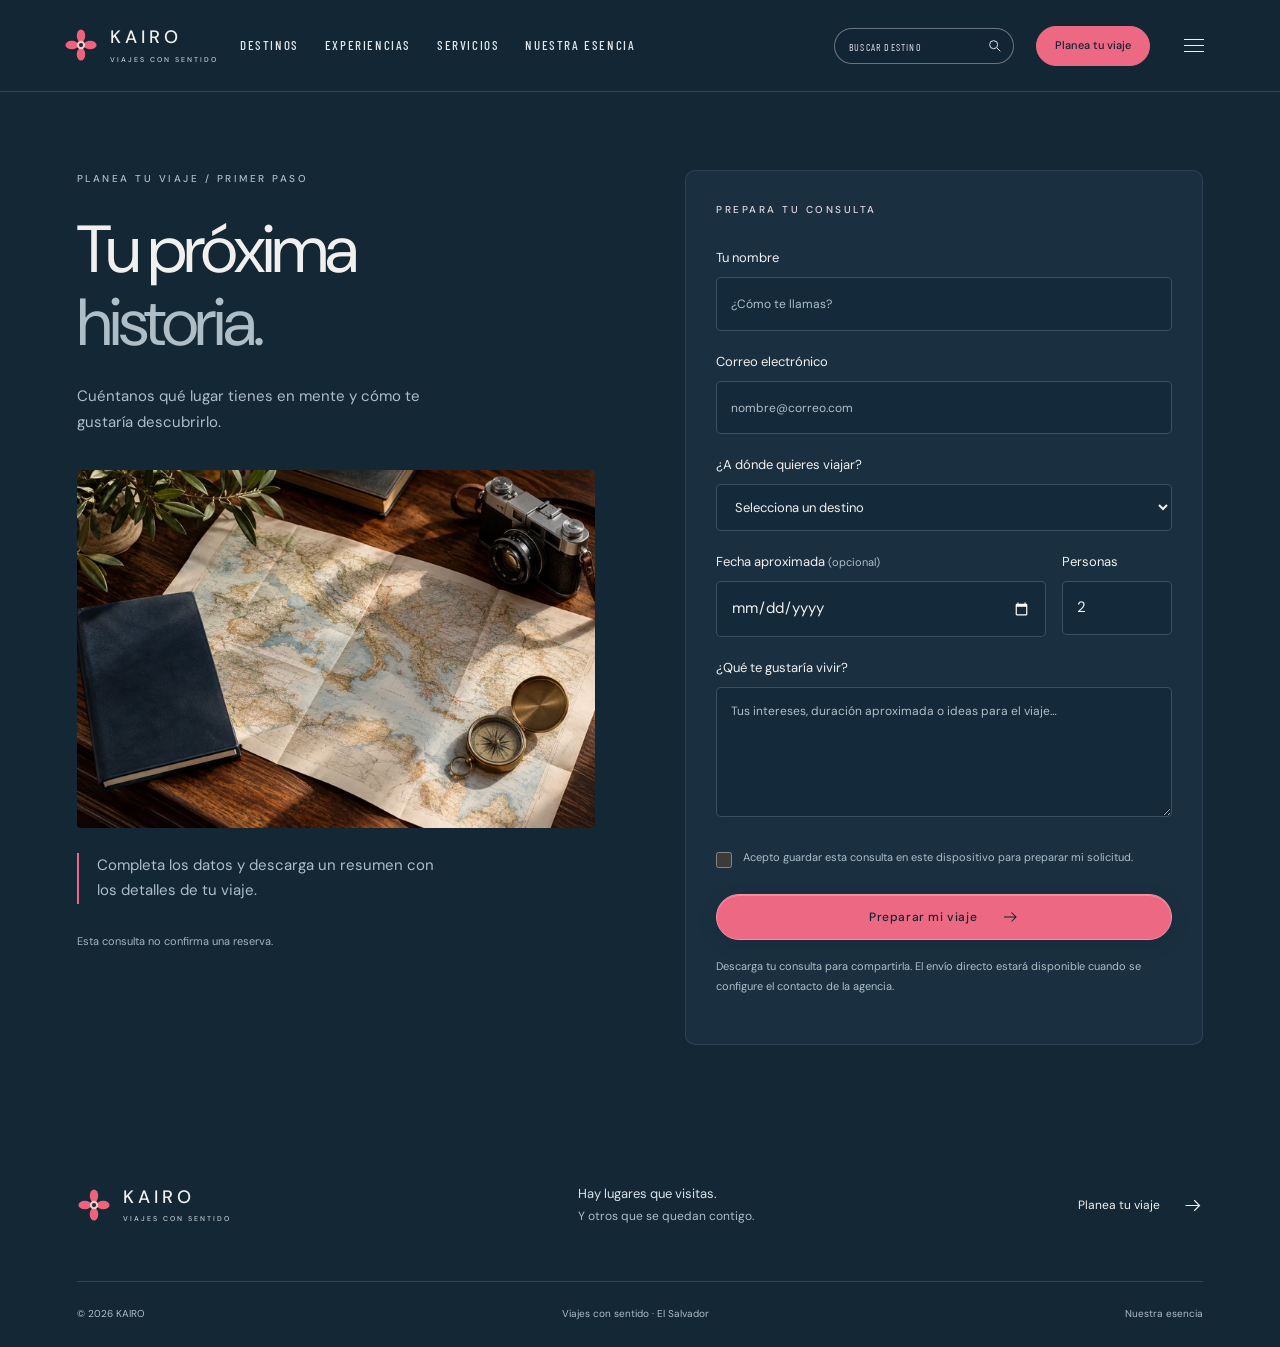
==== commit 814fca0f: "Balance page layouts and introduce distinct editorial travel imagery" ====
--- a/contacto.html
+++ b/contacto.html
@@ -4,7 +4,7 @@
 <meta name="theme-color" content="#223447"><meta name="description" content="Prepara una consulta personal para descubrir tu próximo destino.">
 <title>Planea tu viaje — KAIRO</title><link rel="icon" type="image/svg+xml" href="assets/logo.svg">
 <link rel="preconnect" href="https://fonts.googleapis.com"><link rel="preconnect" href="https://fonts.gstatic.com" crossorigin>
-<link rel="stylesheet" href="assets/styles.css?v=20261016-premium">
+<link rel="stylesheet" href="assets/styles.css?v=20261016-editorial">
 
-<script src="assets/app.js?v=20261016-premium" defer></script></head>
+<script src="assets/app.js?v=20261016-editorial" defer></script></head>
 <body data-page="contacto"><div id="app"></div><noscript><main style="padding:40px"><h1>KAIRO — Viajes con sentido</h1><p>Activa JavaScript para explorar destinos y preparar tu consulta.</p><nav><a href="index.html">Inicio</a> · <a href="destinos.html">Destinos</a> · <a href="experiencias.html">Experiencias</a> · <a href="nosotros.html">Nuestra esencia</a> · <a href="contacto.html">Contacto</a></nav></main></noscript></body></html>
--- a/assets/styles.css
+++ b/assets/styles.css
@@ -13,18 +13,18 @@
 svg{width:21px;height:21px;flex-shrink:0;fill:none;stroke:currentColor;stroke-width:1.4}
 h1,h2,h3,p{margin:0}
 h1,h2,h3{font-weight:400;text-wrap:balance}
-h2{font-size:clamp(30px,3.5vw,52px);line-height:1.17;letter-spacing:-1.7px}
+h2{font-size:clamp(29px,3.15vw,46px);line-height:1.17;letter-spacing:-1.7px}
 h3{font-size:23px;line-height:1.35}
 em{font-style:normal;color:var(--muted)}
 [hidden]{display:none!important}
 .site-shell{position:relative;width:100%;max-width:none;margin:0;border:0;border-radius:0;box-shadow:none;background:var(--bg);isolation:isolate}
-.section{padding:88px max(6%,calc((100% - 1380px)/2))}
+.section{padding:78px max(6%,calc((100% - 1240px)/2))}
 .eyebrow{display:block;font-size:10px;font-weight:500;line-height:1.8;letter-spacing:2.5px;text-transform:uppercase;color:var(--muted)}
 .skip{position:fixed;top:-100px;left:20px;z-index:100;background:var(--accent);color:#162633;padding:12px 18px}
 .skip:focus{top:10px}
 .sr-only{position:absolute;width:1px;height:1px;margin:-1px;padding:0;overflow:hidden;clip:rect(0,0,0,0);white-space:nowrap;border:0}
 /* Navegación */
-.header{position:sticky;top:0;z-index:30;display:flex;align-items:center;justify-content:space-between;gap:24px;height:100px;padding:0 clamp(24px,5vw,100px);background:#142735f5;border-bottom:1px solid var(--line)}
+.header{position:sticky;top:0;z-index:30;display:flex;align-items:center;justify-content:space-between;gap:22px;height:92px;padding:0 clamp(24px,5vw,100px);background:#142735f5;border-bottom:1px solid var(--line)}
 .home-shell .header{position:absolute;inset:0 0 auto;background:linear-gradient(#152738a8,transparent);border-bottom-color:transparent}
 .home-shell .header.is-scrolled{position:fixed;background:#142735f5;border-bottom-color:var(--line);box-shadow:0 8px 30px #06142220}
 .brand{display:flex;align-items:center;gap:12px;flex-shrink:0}
@@ -55,18 +55,18 @@
 .mobile-menu a:hover,.mobile-menu a[aria-current]{color:#ffa3b7}
 .mobile-menu a:last-child{border-bottom:0;color:#ffa3b7}
 /* Portada y selector circular */
-.hero{position:relative;isolation:isolate;height:100svh;min-height:800px;overflow:hidden;background:#1d2e42}
+.hero{position:relative;isolation:isolate;height:100svh;min-height:740px;overflow:hidden;background:#1d2e42}
 .hero-images,.hero-image,.hero-shade{position:absolute;inset:0;width:100%;height:100%}
-.hero-image{z-index:-2;opacity:0;object-position:var(--scene-focus,center);transform:scale(1.025);transition:opacity 1s ease,transform 9s linear}
+.hero-image{z-index:-2;opacity:0;object-position:var(--scene-focus,center);transform:none;transition:opacity 1s ease}
 .hero-image.active{opacity:1;transform:scale(1)}
 .hero-shade{z-index:-1;background:linear-gradient(0deg,#142735 0%,#142735af 13%,transparent 42%),linear-gradient(90deg,#182a3d94 0%,#172b4128 44%,transparent 80%),linear-gradient(180deg,#14263730,transparent 30%)}
-.hero-copy{position:relative;z-index:2;width:36%;max-width:440px;margin-left:clamp(28px,10vw,190px);padding-top:clamp(155px,21svh,235px)}
+.hero-copy{position:relative;z-index:2;width:36%;max-width:405px;margin-left:clamp(28px,9.5vw,170px);padding-top:clamp(140px,20svh,215px)}
 .hero-native{display:block;color:#f3e5ed;font-size:18px;line-height:1.2;letter-spacing:2px}
-.hero h1{margin:6px 0 13px;font-family:var(--display);font-size:clamp(100px,8.8vw,145px);font-weight:500;line-height:1;letter-spacing:3px;text-shadow:0 4px 30px #14273520}
+.hero h1{margin:6px 0 13px;font-family:var(--display);font-size:clamp(92px,8.2vw,130px);font-weight:500;line-height:1;letter-spacing:3px;text-shadow:0 4px 30px #14273520}
 .hero h1.is-long{font-size:clamp(80px,7.4vw,125px)}
 .title-rule{display:block;width:65px;height:2px;margin:20px 0;background:var(--accent)}
-.hero-copy>p{max-width:335px;color:#f1eaf0;font-size:14px;line-height:1.75;text-shadow:0 2px 12px #132332b0}
-.hero-credit{display:flex;align-items:center;gap:11px;margin:25px 0 23px}
+.hero-copy>p{max-width:315px;color:#f1eaf0;font-size:13px;line-height:1.8;text-shadow:0 2px 12px #132332b0}
+.hero-credit{display:flex;align-items:center;gap:11px;margin:22px 0 20px}
 .route-icon{display:grid;place-items:center;width:32px;height:32px;border:1px solid #e7c1bd80;border-radius:50%;background:#e5ae9d30}
 .route-icon svg{width:15px;height:15px;color:#f0c4b7}
 .hero-credit strong{display:block;font-family:var(--display);font-size:12px;font-weight:500;letter-spacing:2px;color:#fff2ee}
@@ -74,12 +74,12 @@
 .hero .button{min-height:46px;min-width:165px;padding:11px 26px;font-family:var(--display);font-size:14px;letter-spacing:2.4px}
 .hero-bottom{position:absolute;bottom:28px;left:7%;right:7%;display:flex;align-items:center;justify-content:center;gap:20px}
 .carousel-controls{display:flex;align-items:center;gap:22px}
-.thumbs{display:flex;align-items:center;gap:18px;height:144px}
-.thumb{position:relative;flex-shrink:0;width:86px;height:86px;padding:5px;border:1px dashed #c2cad080;border-radius:50%;opacity:.66;transition:width .4s,height .4s,opacity .3s,border-color .3s}
+.thumbs{display:flex;align-items:center;gap:16px;height:130px}
+.thumb{position:relative;flex-shrink:0;width:78px;height:78px;padding:5px;border:1px dashed #c2cad080;border-radius:50%;opacity:.66;transition:width .4s,height .4s,opacity .3s,border-color .3s}
 .thumb img{width:100%;height:100%;border-radius:50%;object-position:var(--scene-focus,center)}
 .thumb:after{content:'';position:absolute;inset:5px;border-radius:50%;background:linear-gradient(transparent 50%,#142735a0);pointer-events:none}
 .thumb span{position:absolute;z-index:1;bottom:15px;left:50%;transform:translateX(-50%);font-family:var(--display);font-size:10px;letter-spacing:1px;text-transform:uppercase;color:white;text-shadow:0 1px 5px black;opacity:0;transition:opacity .2s}
-.thumb.selected{width:130px;height:130px;opacity:1;border-color:#fac6d1}
+.thumb.selected{width:116px;height:116px;opacity:1;border-color:#fac6d1}
 .thumb.selected:before{content:'';position:absolute;inset:-5px;border:1px solid #e5a1b026;border-radius:50%;pointer-events:none}
 .thumb.selected span,.thumb:hover span{opacity:1}
 .thumb:hover{opacity:1;border-color:#f4c2ce}
@@ -100,23 +100,23 @@
 .text-link:hover{color:#ffaabd;border-color:var(--accent)}
 .text-link:hover svg{transform:translateX(4px)}
 /* Contenido editorial y destinos */
-.intro{display:grid;grid-template-columns:1.2fr 1fr;gap:10%;border-bottom:1px solid var(--line)}
+.intro{display:grid;grid-template-columns:1.1fr 1fr;gap:8%;border-bottom:1px solid var(--line)}
 .intro h2{margin-top:23px}
 .intro-text{padding-top:35px}
-.intro-text p{font-size:15px;line-height:1.9;color:var(--muted);max-width:520px}
+.intro-text p{font-size:14px;line-height:1.9;color:var(--muted);max-width:52ch}
 .intro-text p+p{margin-top:18px}
 .intro-text .text-link{margin-top:23px}
 .section-head{display:flex;align-items:end;justify-content:space-between;gap:35px;margin-bottom:44px}
 .section-head h2{margin-top:18px}
-.project-grid{display:grid;grid-template-columns:1fr 1fr;gap:45px 36px;align-items:start}
+.project-grid{display:grid;grid-template-columns:1fr 1fr;gap:38px 32px;align-items:start}
 .project{min-width:0}
-.travel-grid .project:nth-child(even){padding-top:62px}
-.travel-grid .project:last-child{grid-column:1/-1;width:65%;margin-left:auto}
+.travel-grid .project:nth-child(even){padding-top:0}
+.travel-grid .project:last-child{grid-column:1/-1;width:100%;margin:0}
 .project-image{position:relative;display:block;width:100%;padding:0;overflow:hidden;isolation:isolate;border-radius:4px;background:#223b4b}
-.project-image img{width:100%;height:auto;aspect-ratio:1.45;object-position:var(--scene-focus,center);filter:brightness(1.03) saturate(.96);transition:transform .7s cubic-bezier(.2,.7,.2,1),filter .7s}
+.project-image img{width:100%;height:auto;aspect-ratio:1.45;object-position:var(--scene-focus,center);filter:none;transition:transform .7s cubic-bezier(.2,.7,.2,1),filter .7s}
 .project-image:after{content:'';position:absolute;inset:0;z-index:0;background:linear-gradient(transparent 55%,#0e223b65);border:1px solid #ffffff12;border-radius:inherit;pointer-events:none}
 .image-arrow{position:absolute;right:20px;bottom:20px;z-index:1;display:grid;place-items:center;width:43px;height:43px;border:1px solid #e6e4eb7a;border-radius:50%;background:#182f4280;backdrop-filter:blur(8px);transition:background .25s,border-color .25s}
-.project-image:hover img{transform:scale(1.035);filter:brightness(1.08) saturate(1)}
+.project-image:hover img{transform:scale(1.035);filter:brightness(1.025)}
 .project-image:hover .image-arrow{background:var(--accent);border-color:var(--accent);color:#102332}
 .project-label{display:flex;align-items:center;justify-content:space-between;gap:18px;padding-top:21px}
 .project-label .eyebrow{font-size:9px;letter-spacing:1.8px}
@@ -133,15 +133,15 @@
 .service-strip a:hover h3{color:#fba8bb}
 .closing{position:relative;padding:90px 24px;text-align:center;isolation:isolate;background:radial-gradient(ellipse at 50% 110%,#64415033,transparent 60%),var(--panel);border-top:1px solid var(--line)}
 .closing h2{margin:22px 0 33px}
-.footer{display:grid;grid-template-columns:1fr 1fr auto;align-items:center;gap:30px;padding:60px max(6%,calc((100% - 1380px)/2)) 25px}
+.footer{display:grid;grid-template-columns:1fr 1fr auto;align-items:center;gap:30px;padding:60px max(6%,calc((100% - 1240px)/2)) 25px}
 .footer p{font-size:13px;color:#dce3e7}
 .footer p span{font-size:12px;color:var(--muted)}
 .footer>a:last-of-type{display:flex;align-items:center;gap:22px;min-height:44px;font-size:12px}
 .footer>a:last-of-type:hover{color:#ffadc0}
 .footer-bottom{grid-column:1/-1;display:flex;justify-content:space-between;gap:20px;margin-top:24px;padding-top:23px;border-top:1px solid var(--line);font-size:10px;color:var(--muted)}
 .page-heading{padding-bottom:48px}
-.page-heading h1{margin:24px 0;font-size:clamp(48px,6vw,85px);line-height:1.1;letter-spacing:-3px}
-.page-heading p{max-width:550px;font-size:15px;color:var(--muted)}
+.page-heading h1{margin:24px 0;font-size:clamp(44px,5.2vw,72px);line-height:1.1;letter-spacing:-3px}
+.page-heading p{max-width:48ch;font-size:14px;color:var(--muted)}
 .portfolio{padding-top:12px}
 .catalog-search{display:flex;align-items:center;max-width:450px;margin-bottom:25px;padding:0 17px;border:1px solid #a6bece50;border-radius:6px;background:#1b3040;transition:border-color .2s}
 .catalog-search:focus-within{border-color:var(--accent)}
@@ -157,18 +157,18 @@
 .empty-state h2{font-size:30px}
 .empty-state p{margin:20px 0;color:var(--muted)}
 .service-detail{display:grid;grid-template-columns:1fr 1fr;align-items:center;gap:8%;border-top:1px solid var(--line);scroll-margin-top:100px}
-.service-photo img{width:100%;height:auto;aspect-ratio:1.04;border-radius:4px;object-position:var(--scene-focus,center)}
+.service-photo img{width:100%;height:auto;aspect-ratio:1.35;border-radius:4px;object-position:var(--scene-focus,center)}
 .service-detail h2{margin:20px 0;font-size:clamp(30px,3vw,44px)}
 .service-detail p,.identity p{font-size:14px;line-height:1.85;color:var(--muted)}
 .service-detail:nth-child(odd) .service-photo{order:2}
 .detail-list{list-style:none;margin:25px 0;padding:0;color:var(--muted);font-size:13px}
 .detail-list li{padding:12px 0;border-bottom:1px solid var(--line)}
 .detail-list li:before{content:'↗';margin-right:14px;color:var(--accent)}
-.studio-cover{position:relative;isolation:isolate;height:580px}
+.studio-cover{position:relative;isolation:isolate;height:480px}
 .studio-cover>img{position:absolute;inset:0;z-index:-2;width:100%;height:100%;object-position:50% 46%}
 .studio-cover:after{content:'';position:absolute;inset:0;z-index:-1;background:linear-gradient(90deg,#142735b8,#14273510),linear-gradient(0deg,#142735,transparent 65%)}
-.studio-cover>div{position:absolute;left:max(6%,calc((100% - 1380px)/2));right:7%;bottom:70px}
-.studio-cover h1{margin-top:20px;font-size:clamp(40px,4.6vw,66px);line-height:1.15;letter-spacing:-2px}
+.studio-cover>div{position:absolute;left:max(6%,calc((100% - 1240px)/2));right:7%;bottom:70px}
+.studio-cover h1{margin-top:20px;font-size:clamp(38px,4.2vw,60px);line-height:1.15;letter-spacing:-2px}
 .studio-cover em{color:#e0e1e2}
 .values>.eyebrow{margin-bottom:17px}
 .values>div{display:grid;grid-template-columns:50px 1fr 1fr;gap:30px;align-items:center;padding:32px 0;border-bottom:1px solid var(--line)}
@@ -203,8 +203,8 @@
 .faq-list summary::-webkit-details-marker{display:none}
 .faq-list p{max-width:540px;margin-top:16px;font-size:14px;color:var(--muted)}
 /* Consultas y fichas de destinos */
-.contact-layout{display:grid;grid-template-columns:1fr 1fr;gap:10%;align-items:start}
-.contact-intro h1{margin:25px 0;font-size:clamp(50px,6vw,85px);line-height:1.1;letter-spacing:-3px}
+.contact-layout{display:grid;grid-template-columns:1fr 1fr;gap:8%;align-items:start}
+.contact-intro h1{margin:25px 0;font-size:clamp(46px,5.2vw,72px);line-height:1.1;letter-spacing:-3px}
 .contact-intro>p:not(.disclosure){max-width:360px;font-size:15px;color:var(--muted)}
 .contact-intro>img{width:100%;height:auto;aspect-ratio:1.24;margin-top:35px;border-radius:4px;object-position:65% 45%}
 .contact-intro .consultation-guide{max-width:390px;margin-top:25px;padding-left:18px;border-left:2px solid var(--accent);font-size:13px;color:var(--muted)}
@@ -241,9 +241,22 @@
 @media(min-width:1800px){.hero-bottom{bottom:40px}.thumbs{height:155px;gap:24px}.thumb{width:100px;height:100px}.thumb.selected{width:145px;height:145px}}
 @media(max-width:1250px){.header{gap:16px}.desktop-nav{gap:18px}.desktop-nav a{font-size:12px}.header-search{width:150px}.header-cta{font-size:10px;padding:9px 14px}.section{padding-block:70px}.hero-copy{width:40%}.thumbs{gap:14px}.thumb{width:76px;height:76px}.thumb.selected{width:118px;height:118px}.project-grid{gap:38px 28px}}
 @media(max-width:1100px){.desktop-nav{display:none}.header-search{margin-left:auto;width:200px}}
-@media(max-width:800px){.header{height:88px;padding-inline:26px;gap:14px}.mobile-menu{top:80px;right:22px}.hero{min-height:780px}.hero-copy{width:58%;max-width:370px;margin-left:8%;padding-top:150px}.hero h1{font-size:105px}.hero-copy>p{font-size:13px;max-width:305px}.hero-image{object-position:var(--mobile-focus,62% center)}.hero-shade{background:linear-gradient(0deg,#142735 0%,#142735bc 19%,transparent 55%),linear-gradient(90deg,#182a3dad,#172b4120),linear-gradient(180deg,#14263755,transparent 40%)}.hero-bottom{bottom:30px;left:5%;right:5%}.carousel-controls{gap:14px}.thumbs{height:120px;gap:10px}.thumb{width:62px;height:62px}.thumb.selected{width:104px;height:104px}.carousel-arrow{width:36px;height:36px}.pause{right:0;bottom:-12px;width:32px;height:32px}.section{padding:60px 7%}.intro,.journey-intro,.business-faq{grid-template-columns:1fr;gap:34px}.intro-text{padding-top:0}.section-head{align-items:start;flex-direction:column;gap:20px}.travel-grid .project:nth-child(even){padding-top:40px}.travel-grid .project:last-child{width:85%}.service-detail{grid-template-columns:1fr;gap:32px}.service-detail:nth-child(odd) .service-photo{order:0}.service-photo img{aspect-ratio:1.55}.business-service{grid-template-columns:40px 1fr;gap:20px}.business-service>div:last-child{grid-column:2}.business-service h2{font-size:30px}.business-services{padding-top:12px}.values>div{grid-template-columns:30px 1fr;gap:12px 20px}.values p{grid-column:2}.identity{grid-template-columns:1fr;gap:25px}.identity>img{width:80px;height:80px}.contact-layout{grid-template-columns:1fr;gap:40px}.contact-intro>img{aspect-ratio:1.8}.footer{grid-template-columns:1fr 1fr;gap:25px;padding:45px 7% 25px}.footer>a:last-of-type{grid-column:1/-1}.footer-bottom{flex-wrap:wrap;gap:12px 20px}.closing{padding-block:65px}.studio-cover{height:500px}.page-heading h1{letter-spacing:-2px}}
+@media(max-width:800px){.header{height:88px;padding-inline:26px;gap:14px}.mobile-menu{top:80px;right:22px}.hero{min-height:780px}.hero-copy{width:58%;max-width:370px;margin-left:8%;padding-top:150px}.hero h1{font-size:105px}.hero-copy>p{font-size:13px;max-width:305px}.hero-image{object-position:var(--mobile-focus,62% center)}.hero-shade{background:linear-gradient(0deg,#142735 0%,#142735bc 19%,transparent 55%),linear-gradient(90deg,#182a3dad,#172b4120),linear-gradient(180deg,#14263755,transparent 40%)}.hero-bottom{bottom:30px;left:5%;right:5%}.carousel-controls{gap:14px}.thumbs{height:120px;gap:10px}.thumb{width:62px;height:62px}.thumb.selected{width:104px;height:104px}.carousel-arrow{width:36px;height:36px}.pause{right:0;bottom:-12px;width:32px;height:32px}.section{padding:60px 7%}.intro,.journey-intro,.business-faq{grid-template-columns:1fr;gap:34px}.intro-text{padding-top:0}.section-head{align-items:start;flex-direction:column;gap:20px}.travel-grid .project:nth-child(even){padding-top:0}.travel-grid .project:last-child{width:100%}.service-detail{grid-template-columns:1fr;gap:32px}.service-detail:nth-child(odd) .service-photo{order:0}.service-photo img{aspect-ratio:1.55}.business-service{grid-template-columns:40px 1fr;gap:20px}.business-service>div:last-child{grid-column:2}.business-service h2{font-size:30px}.business-services{padding-top:12px}.values>div{grid-template-columns:30px 1fr;gap:12px 20px}.values p{grid-column:2}.identity{grid-template-columns:1fr;gap:25px}.identity>img{width:80px;height:80px}.contact-layout{grid-template-columns:1fr;gap:40px}.contact-intro>img{aspect-ratio:1.8}.footer{grid-template-columns:1fr 1fr;gap:25px;padding:45px 7% 25px}.footer>a:last-of-type{grid-column:1/-1}.footer-bottom{flex-wrap:wrap;gap:12px 20px}.closing{padding-block:65px}.studio-cover{height:500px}.page-heading h1{letter-spacing:-2px}}
 @media(max-width:600px){.header{height:80px;padding-inline:20px;gap:10px}.header-search{width:135px;height:34px}.header-search input[type=search]{padding-left:11px;font-size:11px}.header-search input::placeholder{font-size:8px;letter-spacing:.7px}.header-search button{min-width:32px;height:34px}.header-cta{display:none}.brand{gap:8px}.brand>span{font-size:16px;letter-spacing:3px}.brand small{display:none}.brand img{width:29px;height:29px}.menu-toggle{min-width:40px}.mobile-menu{top:72px;right:16px}.hero-copy{width:74%;max-width:340px;margin-left:8%;padding-top:145px}.hero h1{font-size:100px}.hero h1.is-long{font-size:clamp(65px,16vw,90px)}.hero-copy>p{max-width:285px;font-size:13px}.hero-bottom{left:3%;right:3%;bottom:32px}.thumbs{height:110px;gap:8px}.thumb{width:46px;height:46px;padding:3px}.thumb:after{inset:3px}.thumb.selected{width:88px;height:88px}.thumb span{bottom:12px;font-size:9px}.carousel-controls{gap:8px}.carousel-arrow{width:32px;height:40px;padding:7px;border-radius:24px}.carousel-arrow svg{width:15px}.pause{bottom:-16px}.section{padding-block:50px}.project-grid{grid-template-columns:1fr;gap:34px}.travel-grid .project:nth-child(even){padding-top:0}.travel-grid .project:last-child{width:100%;grid-column:auto;margin:0}.project-image img{aspect-ratio:1.5}.project-label{gap:12px;padding-top:17px}.project-label h3{font-size:24px}.project-label .eyebrow{font-size:8px;letter-spacing:1.4px}.concept-label{font-size:10px;padding:8px 12px;min-height:42px}.image-arrow{bottom:15px;right:15px;width:38px;height:38px}.service-strip>a{gap:20px}.service-strip h3{font-size:23px}.journey-steps h3{font-size:20px}.business-service{padding-block:32px}.service-number{font-size:32px}.business-service h2{font-size:28px}.footer{grid-template-columns:1fr}.footer>a:last-of-type,.footer-bottom{grid-column:auto}.footer-bottom{flex-direction:column;align-items:start}.page-heading h1{font-size:48px}.studio-cover{height:460px}.studio-cover>div{left:7%;bottom:50px}.studio-cover h1{font-size:40px}.dialog-body{padding:27px 24px 30px}.project-dialog{width:94vw;border-radius:10px}.dialog-image{aspect-ratio:1.4}.dialog-close{width:40px;height:40px;margin:12px 12px -52px 0}#contact-form{padding:24px 20px}.contact-intro h1{font-size:59px}.form-row{grid-template-columns:minmax(0,1fr) 90px;gap:12px}.form-row label{font-size:12px}.form-row label span{display:block}.closing h2{font-size:34px}}
 @media(max-width:380px){.header{padding-inline:14px;gap:5px}.brand>span{font-size:14px}.brand img{width:27px;height:27px}.header-search{width:122px}.hero{min-height:750px}.hero-copy{width:82%;padding-top:135px}.hero h1{font-size:88px}.hero-native{font-size:16px}.hero-copy>p{font-size:12px;max-width:250px}.hero-bottom{left:2%;right:2%}.thumbs{gap:6px;height:96px}.thumb{width:36px;height:36px}.thumb.selected{width:75px;height:75px}.carousel-controls{gap:6px}.carousel-arrow{width:29px;height:40px}.thumb span{font-size:8px;bottom:10px}.concept-label{gap:8px;padding:8px 10px}.project-label h3{font-size:23px}}
 @media(max-height:650px) and (min-width:801px){.hero{min-height:730px}.hero-copy{padding-top:135px}.hero h1{font-size:105px}.hero h1.is-long{font-size:94px}}
 @media(hover:none){.project-image:hover img{transform:none}.button:hover{transform:none}}
 @media(prefers-reduced-motion:reduce){html{scroll-behavior:auto}*,*:before,*:after{animation:none!important;transition:none!important}.hero-image{transform:none}.project-image:hover img,.button:hover,.button:hover svg,.text-link:hover svg{transform:none}}
+
+/* Jerarquía y encuadres del contenido */
+p{overflow-wrap:break-word}
+.destination-summary{max-width:52ch;margin-top:11px;color:var(--muted);font-size:13px;line-height:1.75}
+.travel-grid .project:last-child .project-image img{aspect-ratio:2.35}
+.page-heading h1{max-width:18ch}
+.business-service .detail-list{margin-top:18px;margin-bottom:0}
+.business-service>.service-number{padding-top:5px}
+.contact-layout .contact-intro>img{aspect-ratio:1.45;object-position:center}
+.content-dialog .dialog-image{object-position:center}
+@media(max-width:800px){.hero{min-height:750px}.hero-copy{padding-top:140px}.hero h1{font-size:96px}.section{padding-block:54px}.service-photo img{aspect-ratio:1.55}.studio-cover{height:430px}.contact-layout{gap:32px}}
+@media(max-width:600px){.hero{min-height:740px}.hero-copy{padding-top:140px}.hero h1{font-size:92px}.section{padding-block:45px}.project-label h3{font-size:22px}.concept-label{min-height:40px;padding:8px 12px}.travel-grid .project:last-child .project-image img{aspect-ratio:1.5}.studio-cover{height:420px}.studio-cover h1{font-size:37px}.contact-intro h1{font-size:50px}.page-heading h1{font-size:43px}.business-service h2{font-size:26px}.destination-summary{font-size:12px}}
+@media(max-width:380px){.hero h1{font-size:82px}.hero-copy{padding-top:132px}.hero{min-height:720px}.project-label{gap:9px}.concept-label{font-size:9px;padding:8px 10px}}
